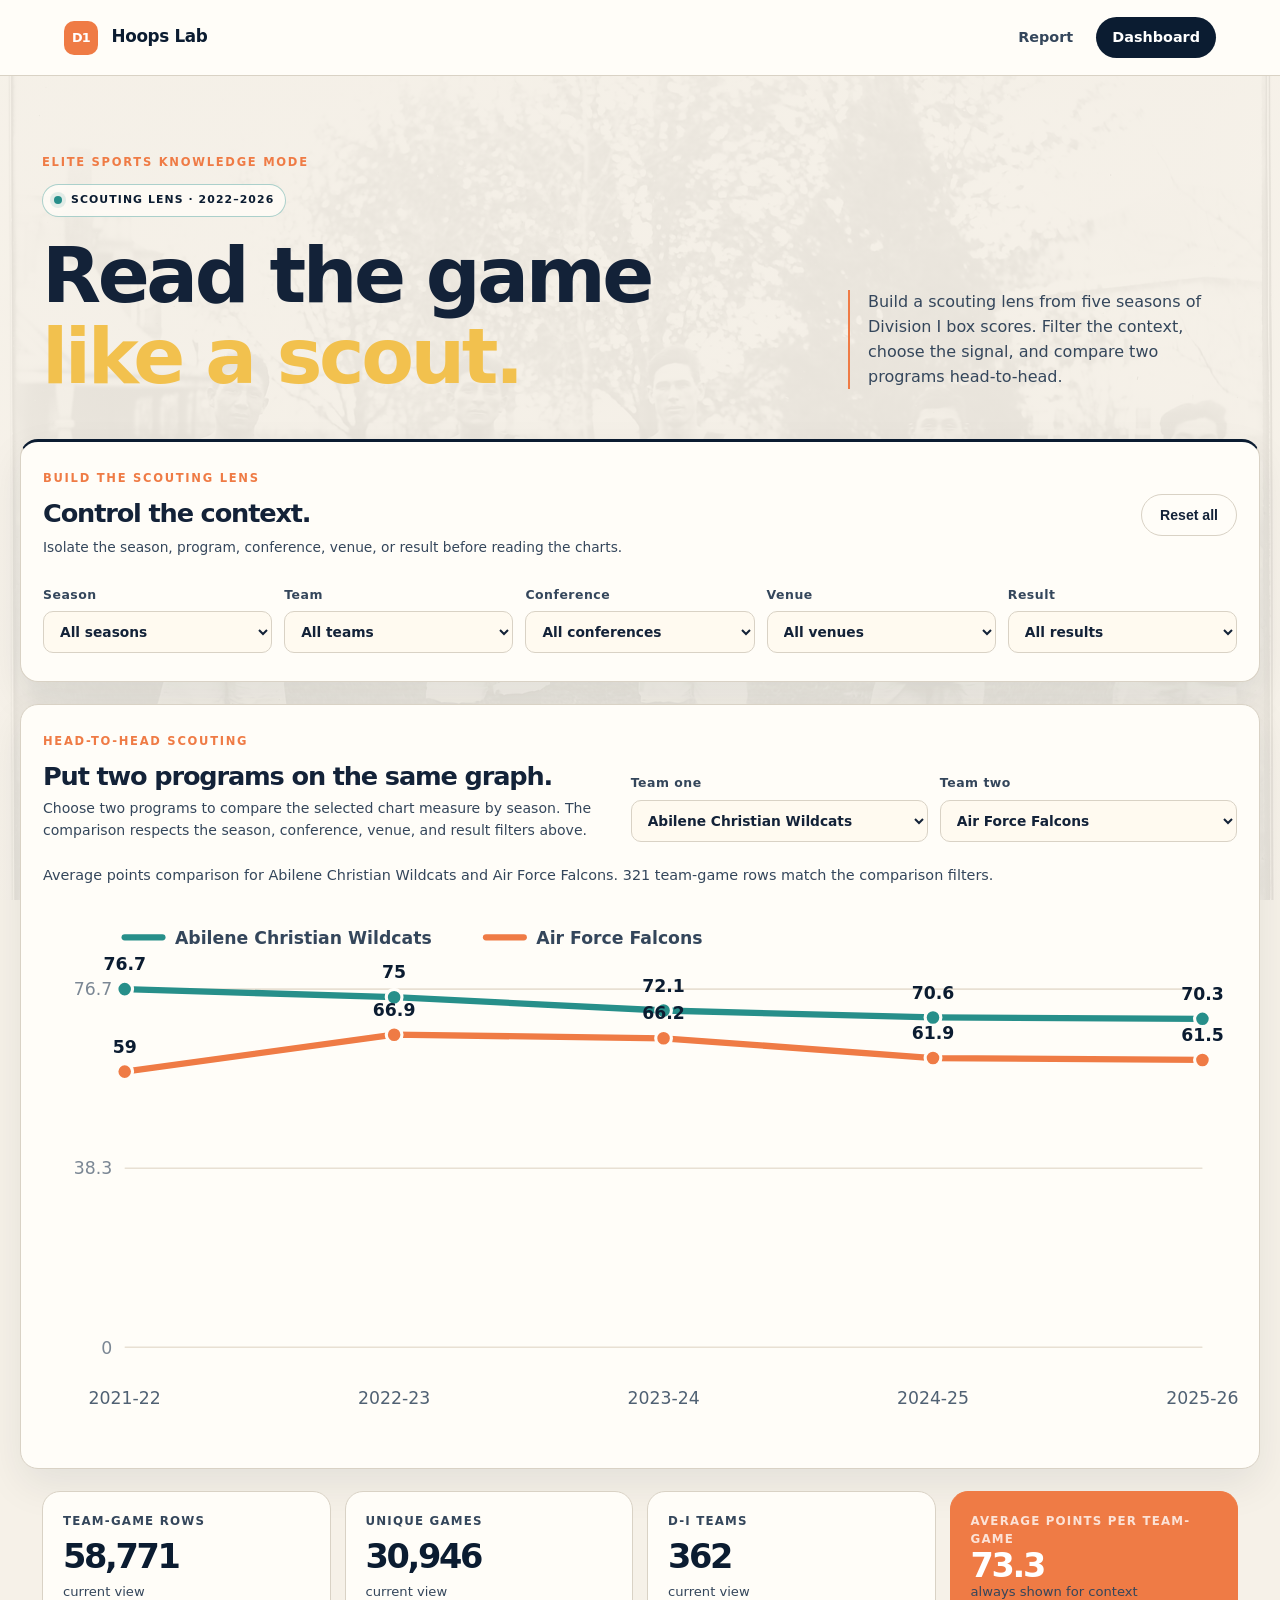
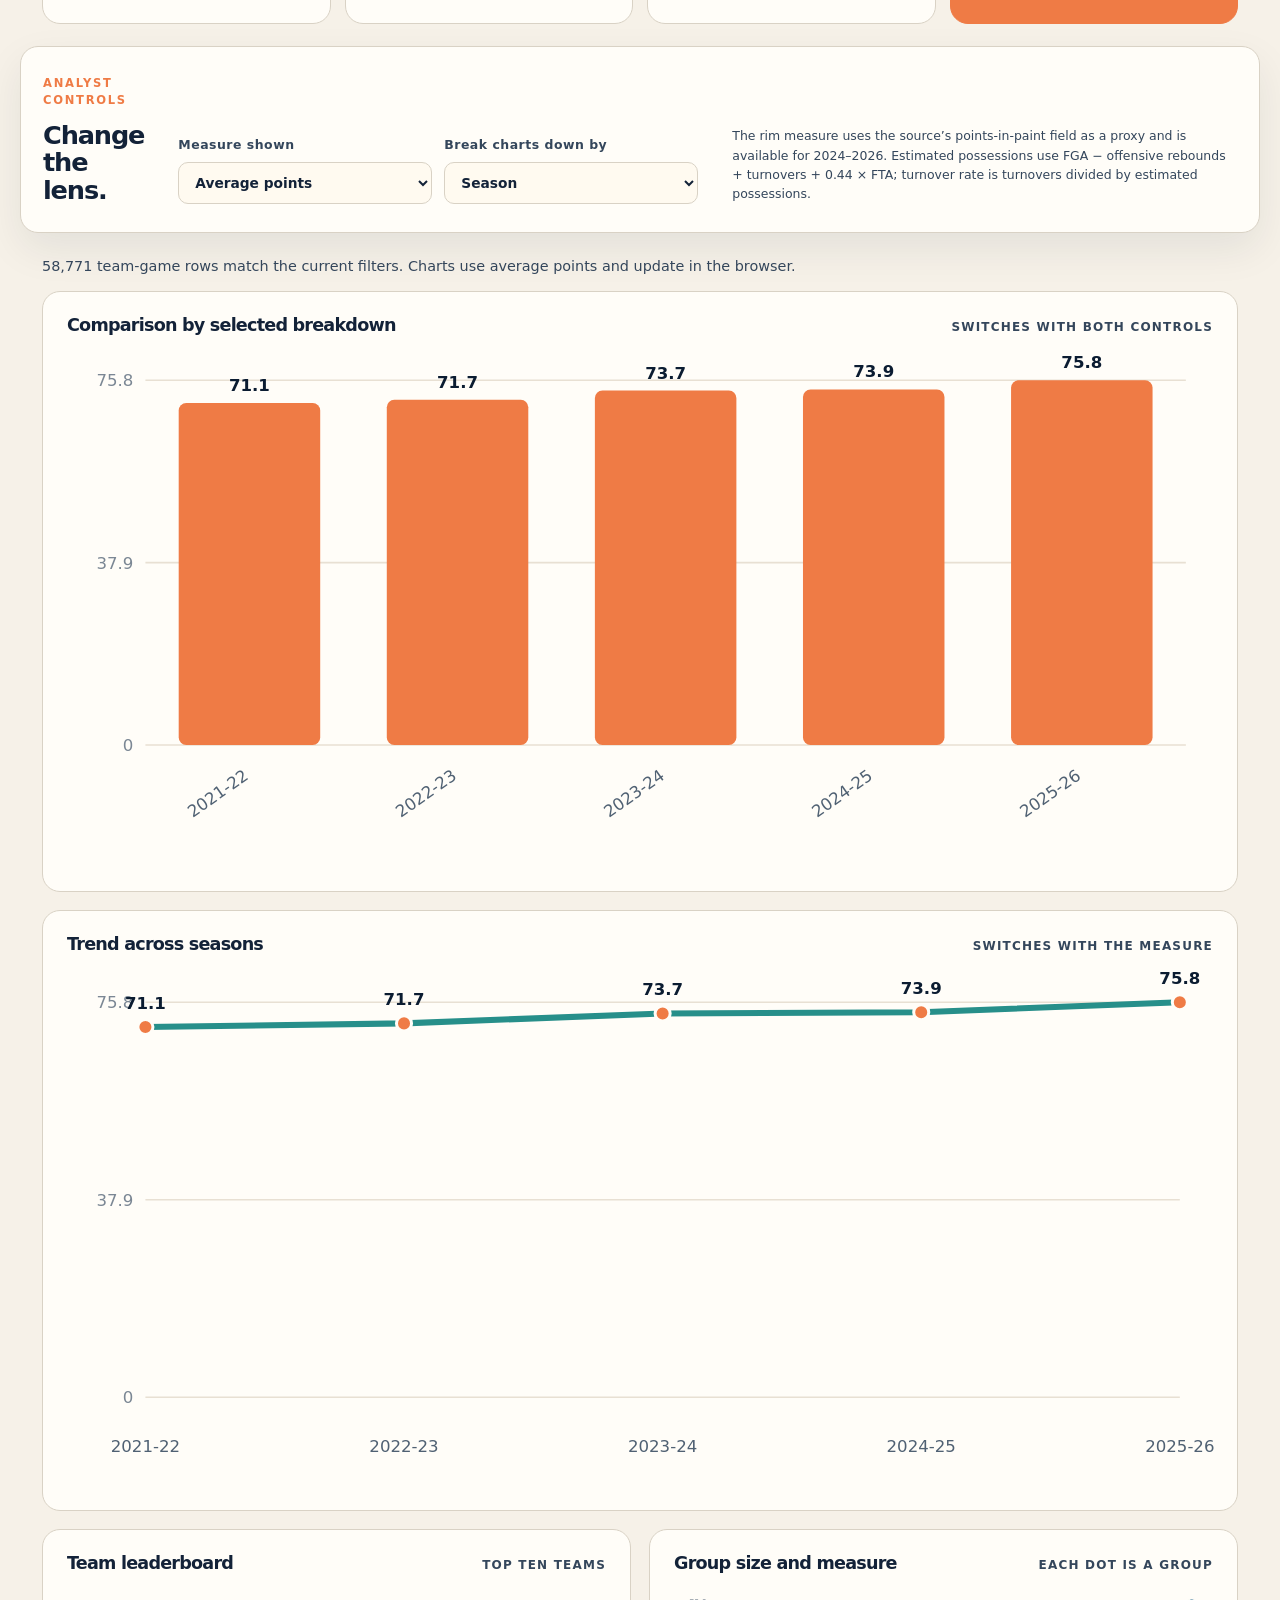
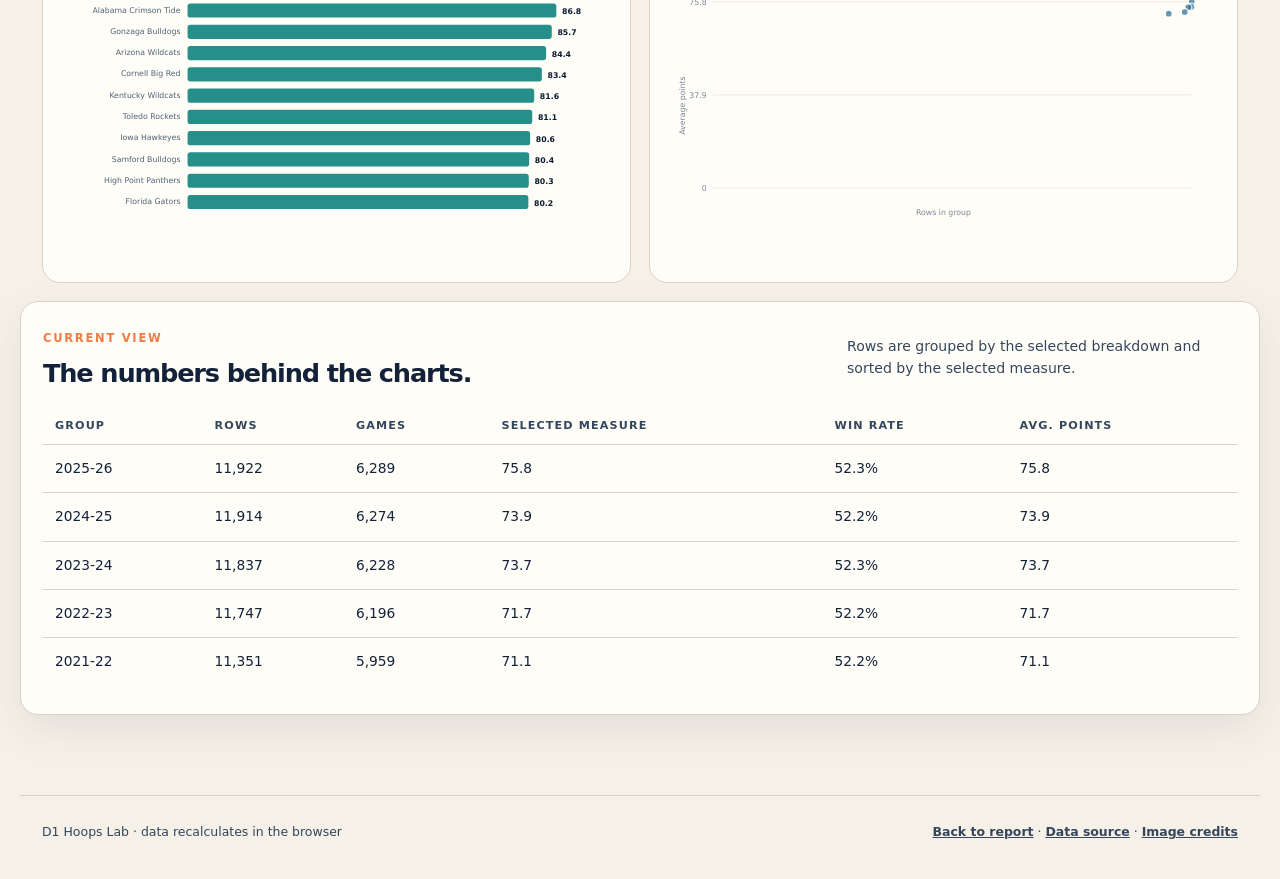
==== dashboard.html @ cf7beac0 "Refine dashboard for elite sports knowledge mode" ====
<!doctype html>
<html lang="en">
  <head>
    <meta charset="utf-8">
    <meta name="viewport" content="width=device-width, initial-scale=1">
    <meta name="description" content="Filter and explore NCAA Division I men's basketball team-game data.">
    <title>D-I Hoops Lab | Dashboard</title>
    <link rel="stylesheet" href="styles.css">
  </head>
  <body data-page="dashboard">
    <header class="site-nav">
      <a class="brand" href="index.html"><span class="brand-mark">D1</span> Hoops Lab</a>
      <nav aria-label="Primary navigation">
        <a href="index.html">Report</a>
        <a class="active" href="dashboard.html">Dashboard</a>
      </nav>
    </header>

    <main class="dashboard-page">
      <section class="dashboard-heading">
        <div>
          <p class="eyebrow">Elite Sports Knowledge Mode</p>
          <div class="dashboard-mode" aria-label="Elite Sports Knowledge Mode">
            <span class="mode-dot" aria-hidden="true"></span>
            <span>Scouting lens · 2022–2026</span>
          </div>
          <h1>Read the game<br><span>like a scout.</span></h1>
        </div>
        <p class="dashboard-intro">Build a scouting lens from five seasons of Division I box scores. Filter the context, choose the signal, and compare two programs head-to-head.</p>
      </section>

      <section class="filter-panel" aria-label="Dashboard filters">
        <div class="filter-heading">
          <div>
            <p class="eyebrow">Build the scouting lens</p>
            <h2>Control the context.</h2>
            <p class="filter-heading-note">Isolate the season, program, conference, venue, or result before reading the charts.</p>
          </div>
          <button id="reset-filters" class="button button-outline" type="button">Reset all</button>
        </div>
        <div class="filter-grid">
          <label>Season<select id="filter-season"></select></label>
          <label>Team<select id="filter-team"></select></label>
          <label>Conference<select id="filter-conference"></select></label>
          <label>Venue<select id="filter-venue"></select></label>
          <label>Result<select id="filter-result"></select></label>
        </div>
      </section>

      <section class="comparison-panel" aria-labelledby="comparison-heading">
        <div class="comparison-heading">
          <div>
            <p class="eyebrow">Head-to-head scouting</p>
            <h2 id="comparison-heading">Put two programs on the same graph.</h2>
            <p>Choose two programs to compare the selected chart measure by season. The comparison respects the season, conference, venue, and result filters above.</p>
          </div>
          <div class="comparison-controls">
            <label>Team one<select id="compare-team-a" aria-label="First team to compare"></select></label>
            <label>Team two<select id="compare-team-b" aria-label="Second team to compare"></select></label>
          </div>
        </div>
        <p id="comparison-status" class="comparison-status">Choose two teams to begin.</p>
        <div id="dashboard-chart-compare" class="chart comparison-chart loading">Loading…</div>
      </section>

      <section class="summary-grid" aria-label="Filtered summary numbers">
        <article class="summary-card"><span class="card-label">Team-game rows</span><strong id="summary-teamgames" class="loading">—</strong><span>current view</span></article>
        <article class="summary-card"><span class="card-label">Unique games</span><strong id="summary-games" class="loading">—</strong><span>current view</span></article>
        <article class="summary-card"><span class="card-label">D-I teams</span><strong id="summary-teams" class="loading">—</strong><span>current view</span></article>
        <article class="summary-card accent-card"><span class="card-label" id="summary-average-label">Average points per team-game</span><strong id="summary-average" class="loading">—</strong><span>always shown for context</span></article>
      </section>

      <section class="control-panel">
        <div>
          <p class="eyebrow">Analyst controls</p>
          <h2>Change the lens.</h2>
        </div>
        <div class="control-grid">
          <label>Measure shown<select id="measure-select">
            <option value="points">Average points</option>
            <option value="winRate">Win rate</option>
            <option value="threePA">Average 3PA</option>
            <option value="threeRate">3-point shot attempt rate</option>
            <option value="efg">Effective FG%</option>
            <option value="rebounds">Average rebounds</option>
            <option value="pointsInPaint">Shots around rim (paint points proxy)</option>
            <option value="freeThrowAttempts">Free throw attempts</option>
            <option value="steals">Steals</option>
            <option value="blocks">Blocks</option>
            <option value="turnovers">Average turnovers</option>
            <option value="turnoverRate">Turnover rate</option>
            <option value="possessions">Number of possessions</option>
          </select></label>
          <label>Break charts down by<select id="breakdown-select">
            <option value="season">Season</option>
            <option value="conference">Conference</option>
            <option value="venue">Venue</option>
            <option value="team">Team</option>
          </select></label>
        </div>
        <p class="control-note">The rim measure uses the source’s points-in-paint field as a proxy and is available for 2024–2026. Estimated possessions use FGA − offensive rebounds + turnovers + 0.44 × FTA; turnover rate is turnovers divided by estimated possessions.</p>
      </section>

      <p id="dashboard-status" class="dashboard-status loading">Loading the data…</p>

      <section class="dashboard-charts" aria-label="Interactive charts">
        <article class="dashboard-chart-card chart-wide"><div class="chart-card-heading"><h3>Comparison by selected breakdown</h3><span>Switches with both controls</span></div><div id="dashboard-chart-bars" class="chart loading">Loading…</div></article>
        <article class="dashboard-chart-card chart-wide"><div class="chart-card-heading"><h3>Trend across seasons</h3><span>Switches with the measure</span></div><div id="dashboard-chart-line" class="chart loading">Loading…</div></article>
        <article class="dashboard-chart-card"><div class="chart-card-heading"><h3>Team leaderboard</h3><span>Top ten teams</span></div><div id="dashboard-chart-top" class="chart loading">Loading…</div></article>
        <article class="dashboard-chart-card"><div class="chart-card-heading"><h3>Group size and measure</h3><span>Each dot is a group</span></div><div id="dashboard-chart-dots" class="chart loading">Loading…</div></article>
      </section>

      <section class="table-section">
        <div class="table-heading"><div><p class="eyebrow">Current view</p><h2>The numbers behind the charts.</h2></div><p>Rows are grouped by the selected breakdown and sorted by the selected measure.</p></div>
        <div class="table-scroll"><table><thead><tr><th>Group</th><th>Rows</th><th>Games</th><th>Selected measure</th><th>Win rate</th><th>Avg. points</th></tr></thead><tbody id="dashboard-table-body"><tr><td colspan="6" class="empty-cell">Loading…</td></tr></tbody></table></div>
      </section>
    </main>

    <footer class="site-footer">
      <span>D1 Hoops Lab · data recalculates in the browser</span>
      <span><a href="index.html">Back to report</a> · <a href="data/README.md">Data source</a> · <a href="assets/README.md">Image credits</a></span>
    </footer>

    <noscript><div class="noscript">This dashboard needs JavaScript to load and filter the data.</div></noscript>
    <script src="app.js"></script>
  </body>
</html>
---- styles.css ----
:root {
  --ink: #132238;
  --ink-soft: #34465b;
  --navy: #0b1c31;
  --cream: #f6f1e8;
  --paper: #fffdf8;
  --line: #d9d2c5;
  --orange: #ef7b45;
  --gold: #f2c14e;
  --teal: #278f8a;
  --blue: #2e6f95;
  --shadow: 0 16px 40px rgba(19, 34, 56, 0.08);
  --radius: 18px;
}

* { box-sizing: border-box; }

html { scroll-behavior: smooth; }

body {
  margin: 0;
  background: var(--cream);
  color: var(--ink);
  font-family: Inter, ui-sans-serif, system-ui, -apple-system, BlinkMacSystemFont, "Segoe UI", sans-serif;
  line-height: 1.55;
}

body[data-page="report"] {
  background-image: linear-gradient(rgba(246, 241, 232, 0.91), rgba(246, 241, 232, 0.91)), url("assets/basketball-1901-purdue.jpg");
  background-position: center top;
  background-size: cover;
  background-attachment: fixed;
}

body[data-page="dashboard"] {
  background-image: linear-gradient(rgba(246, 241, 232, 0.93), rgba(246, 241, 232, 0.93)), url("assets/basketball-1909-nara.jpg");
  background-position: center top;
  background-size: cover;
  background-attachment: fixed;
}

a { color: inherit; }

.site-nav {
  height: 76px;
  padding: 0 clamp(22px, 5vw, 76px);
  display: flex;
  align-items: center;
  justify-content: space-between;
  background: var(--paper);
  border-bottom: 1px solid var(--line);
}

.brand {
  color: var(--navy);
  font-size: 1.05rem;
  font-weight: 800;
  letter-spacing: -0.02em;
  text-decoration: none;
}

.brand-mark {
  display: inline-grid;
  place-items: center;
  width: 34px;
  height: 34px;
  margin-right: 8px;
  border-radius: 10px;
  background: var(--orange);
  color: white;
  font-size: 0.8rem;
  letter-spacing: -0.06em;
}

nav { display: flex; gap: 7px; }

nav a {
  padding: 9px 16px;
  border-radius: 999px;
  color: var(--ink-soft);
  font-size: 0.9rem;
  font-weight: 700;
  text-decoration: none;
}

nav a:hover, nav a.active { background: var(--navy); color: white; }

main { overflow: hidden; }

.hero {
  min-height: 480px;
  padding: clamp(58px, 9vw, 120px) clamp(22px, 8vw, 124px);
  display: flex;
  justify-content: space-between;
  gap: 42px;
  background: var(--navy);
  color: white;
  position: relative;
}

.report-hero {
  background-image: linear-gradient(rgba(11, 28, 49, 0.91), rgba(11, 28, 49, 0.91)), url("assets/basketball-1901-purdue.jpg");
  background-position: center;
  background-size: cover;
}

.hero::after {
  content: "";
  width: 42vw;
  height: 42vw;
  max-width: 510px;
  max-height: 510px;
  position: absolute;
  right: 5vw;
  bottom: -19vw;
  border: 2px solid rgba(242, 193, 78, 0.42);
  border-radius: 50%;
  box-shadow: 0 0 0 28px rgba(242, 193, 78, 0.07), 0 0 0 56px rgba(242, 193, 78, 0.05);
  pointer-events: none;
}

.hero-copy, .hero-note { position: relative; z-index: 1; }
.hero-copy { max-width: 760px; }

.eyebrow {
  margin: 0 0 12px;
  color: var(--orange);
  font-size: 0.72rem;
  font-weight: 850;
  letter-spacing: 0.15em;
  text-transform: uppercase;
}

.hero .eyebrow { color: var(--gold); }

h1, h2, h3, p { margin-top: 0; }
h1, h2, h3 { line-height: 1.06; letter-spacing: -0.045em; }
h1 { margin-bottom: 24px; font-size: clamp(3.2rem, 7vw, 7.7rem); font-weight: 850; }
h1 span { color: var(--gold); }
h2 { font-size: clamp(1.7rem, 3vw, 3rem); }
h3 { font-size: 1.1rem; }

.hero-summary { max-width: 640px; color: #cbd4df; font-size: 1.05rem; }
.hero-note { align-self: flex-start; max-width: 180px; margin-top: 30px; color: #cbd4df; }
.hero-note p { margin-bottom: 4px; color: var(--gold); font-size: 2rem; font-weight: 850; letter-spacing: -0.05em; }
.hero-note span { font-size: 0.85rem; }

.button {
  display: inline-flex;
  align-items: center;
  gap: 14px;
  padding: 12px 18px;
  border: 1px solid transparent;
  border-radius: 999px;
  font-size: 0.88rem;
  font-weight: 800;
  text-decoration: none;
  transition: transform 160ms ease, background 160ms ease, color 160ms ease;
}

.button:hover { transform: translateY(-2px); }
.button-light { margin-top: 18px; background: var(--gold); color: var(--navy); }
.button-dark { background: var(--navy); color: white; }
.button-outline { background: transparent; border-color: var(--line); color: var(--ink); cursor: pointer; }
.button-outline:hover { background: var(--navy); border-color: var(--navy); color: white; }

.headline-grid, .summary-grid {
  max-width: 1240px;
  margin: -52px auto 0;
  padding: 0 22px;
  position: relative;
  z-index: 2;
  display: grid;
  grid-template-columns: repeat(4, 1fr);
  gap: 14px;
}

.headline-card, .summary-card {
  min-height: 150px;
  padding: 24px;
  display: flex;
  flex-direction: column;
  justify-content: space-between;
  background: var(--paper);
  border: 1px solid var(--line);
  border-radius: var(--radius);
  box-shadow: var(--shadow);
}

.accent-card { background: var(--orange); color: white; border-color: var(--orange); }
.card-label { color: var(--ink-soft); font-size: 0.74rem; font-weight: 800; letter-spacing: 0.1em; text-transform: uppercase; }
.accent-card .card-label, .accent-card > span:last-child { color: rgba(255,255,255,0.78); }
.headline-card strong, .summary-card strong { display: block; color: var(--navy); font-size: 2.5rem; letter-spacing: -0.07em; line-height: 1; }
.accent-card strong { color: white; }
.headline-card > span:last-child, .summary-card > span:last-child { color: var(--ink-soft); font-size: 0.82rem; }

.intro-section, .report-sections, .methodology-section, .next-step, .dashboard-heading, .dashboard-page > section, .dashboard-status {
  max-width: 1240px;
  margin-left: auto;
  margin-right: auto;
  padding-left: 22px;
  padding-right: 22px;
}

.intro-section { padding-top: 110px; padding-bottom: 58px; max-width: 980px; margin-left: max(22px, calc((100% - 1240px) / 2)); }
.intro-section h2 { max-width: 840px; }
.intro-section p:last-child { max-width: 740px; color: var(--ink-soft); font-size: 1.02rem; }

.report-sections { display: grid; gap: 18px; }
.report-section {
  padding: clamp(24px, 4vw, 48px);
  display: grid;
  grid-template-columns: minmax(250px, 0.8fr) minmax(420px, 1.2fr);
  gap: clamp(24px, 5vw, 76px);
  align-items: center;
  background: var(--paper);
  border: 1px solid var(--line);
  border-radius: var(--radius);
  box-shadow: 0 8px 26px rgba(19, 34, 56, 0.04);
}

.section-copy h2 { margin-bottom: 16px; font-size: clamp(1.6rem, 2.4vw, 2.3rem); }
.section-copy > p:last-child { margin-bottom: 0; color: var(--ink-soft); }
.chart-wrap { min-width: 0; }
.chart-title, .chart-card-heading span { color: var(--ink-soft); font-size: 0.75rem; font-weight: 800; letter-spacing: 0.1em; text-transform: uppercase; }
.chart-title { margin: 0 0 8px 4px; }
.chart { min-height: 240px; }
.chart svg { width: 100%; height: auto; min-height: 240px; overflow: visible; }
.chart-grid { stroke: #e8e0d3; stroke-width: 1; }
.chart-axis { fill: #7b8794; font-size: 11px; }
.chart-label { fill: #506173; font-size: 11px; }
.chart-value { fill: var(--navy); font-size: 11px; font-weight: 800; }
.chart-bar { fill: var(--orange); }
.chart-bar-alt { fill: var(--teal); }
.chart-line { fill: none; stroke: var(--teal); stroke-width: 4; stroke-linejoin: round; stroke-linecap: round; }
.chart-line-alt { fill: none; stroke: var(--orange); stroke-width: 4; stroke-linejoin: round; stroke-linecap: round; }
.chart-dot { fill: var(--orange); stroke: var(--paper); stroke-width: 2; }
.chart-dot-primary { fill: var(--teal); stroke: var(--paper); stroke-width: 2; }
.chart-dot-alt { fill: var(--orange); stroke: var(--paper); stroke-width: 2; }
.chart-legend { fill: var(--ink-soft); font-size: 11px; font-weight: 800; }
.chart-dot-soft { fill: var(--blue); opacity: 0.72; }
.empty-chart { min-height: 220px; display: grid; place-items: center; color: var(--ink-soft); background: #faf6ed; border-radius: 12px; }

.methodology-section {
  margin-top: 18px;
  padding-top: 68px;
  padding-bottom: 68px;
  display: grid;
  grid-template-columns: 0.55fr 1.45fr;
  gap: 58px;
}
.methodology-section p:last-child { margin: 0; color: var(--ink-soft); }

.next-step {
  margin-top: 18px;
  margin-bottom: 80px;
  padding: clamp(28px, 5vw, 58px);
  display: flex;
  align-items: center;
  justify-content: space-between;
  gap: 30px;
  background: var(--gold);
  border-radius: var(--radius);
}
.next-step h2 { max-width: 640px; margin-bottom: 14px; }
.next-step p:last-child { max-width: 660px; margin: 0; color: #4b3a14; }

.dashboard-page { padding-bottom: 80px; }
.dashboard-heading { padding-top: 78px; padding-bottom: 42px; display: flex; justify-content: space-between; align-items: end; gap: 48px; }
.dashboard-heading h1 { margin-bottom: 0; font-size: clamp(3rem, 6vw, 6rem); }
.dashboard-mode { display: inline-flex; align-items: center; gap: 9px; margin-bottom: 18px; padding: 7px 11px; border: 1px solid rgba(39, 143, 138, 0.38); border-radius: 999px; background: rgba(255, 253, 248, 0.78); color: var(--navy); font-size: 0.68rem; font-weight: 850; letter-spacing: 0.1em; text-transform: uppercase; }
.mode-dot { width: 8px; height: 8px; border-radius: 50%; background: var(--teal); box-shadow: 0 0 0 4px rgba(39, 143, 138, 0.12); }
.dashboard-intro { max-width: 390px; margin: 0 0 8px; padding-left: 18px; border-left: 2px solid var(--orange); color: var(--ink-soft); }

.filter-panel, .control-panel, .table-section {
  background: var(--paper);
  border: 1px solid var(--line);
  border-radius: var(--radius);
  box-shadow: var(--shadow);
}
.filter-panel { padding: 28px; border-top: 3px solid var(--navy); }
.comparison-panel { margin-top: 22px; padding: 28px; background: var(--paper); border: 1px solid var(--line); border-radius: var(--radius); box-shadow: var(--shadow); }
.filter-heading, .table-heading { display: flex; align-items: center; justify-content: space-between; gap: 24px; }
.filter-heading h2, .table-heading h2 { margin-bottom: 0; font-size: 1.6rem; }
.filter-heading-note { max-width: 580px; margin: 10px 0 0; color: var(--ink-soft); font-size: 0.86rem; }
.comparison-heading { display: flex; align-items: end; justify-content: space-between; gap: 34px; }
.comparison-heading h2 { margin-bottom: 8px; font-size: 1.6rem; }
.comparison-heading p:last-child { max-width: 610px; margin: 0; color: var(--ink-soft); font-size: 0.88rem; }
.comparison-controls { display: grid; grid-template-columns: repeat(2, minmax(170px, 1fr)); gap: 12px; min-width: min(100%, 520px); }
.comparison-status { margin: 22px 0 0; color: var(--ink-soft); font-size: 0.9rem; }
.comparison-chart { margin-top: 12px; }
.filter-grid, .control-grid { display: grid; grid-template-columns: repeat(5, 1fr); gap: 12px; margin-top: 26px; }
label { display: grid; gap: 7px; color: var(--ink-soft); font-size: 0.78rem; font-weight: 800; letter-spacing: 0.04em; }
select { width: 100%; min-height: 42px; padding: 0 12px; border: 1px solid var(--line); border-radius: 10px; background: #fffaf0; color: var(--ink); font: inherit; font-size: 0.86rem; font-weight: 600; letter-spacing: 0; }
select:focus { outline: 3px solid rgba(39, 143, 138, 0.2); border-color: var(--teal); }

.summary-grid { margin-top: 22px; padding: 0; }
.summary-card { min-height: 124px; padding: 20px; box-shadow: none; }
.summary-card strong { font-size: 2.1rem; }

.control-panel { margin-top: 22px; padding: 28px; display: flex; align-items: end; justify-content: space-between; gap: 34px; }
.control-panel h2 { margin-bottom: 0; font-size: 1.6rem; }
.control-grid { min-width: min(100%, 520px); grid-template-columns: repeat(2, 1fr); margin-top: 0; }
.control-note { margin: 16px 0 0; color: var(--ink-soft); font-size: 0.78rem; }
.dashboard-status { margin-top: 22px; margin-bottom: 0; color: var(--ink-soft); font-size: 0.9rem; }

.dashboard-charts { margin-top: 14px; display: grid; grid-template-columns: repeat(2, minmax(0, 1fr)); gap: 18px; }
.dashboard-chart-card { min-width: 0; padding: 24px; background: var(--paper); border: 1px solid var(--line); border-radius: var(--radius); }
.chart-wide { grid-column: span 2; }
.chart-card-heading { display: flex; justify-content: space-between; align-items: baseline; gap: 16px; margin-bottom: 10px; }
.chart-card-heading h3 { margin-bottom: 0; }

.table-section { margin-top: 18px; padding: 28px; }
.table-heading { margin-bottom: 20px; }
.table-heading p:last-child { max-width: 390px; margin: 0; color: var(--ink-soft); font-size: 0.88rem; }
.table-scroll { overflow-x: auto; }
table { width: 100%; border-collapse: collapse; font-size: 0.86rem; }
th { padding: 10px 12px; color: var(--ink-soft); font-size: 0.7rem; letter-spacing: 0.1em; text-align: left; text-transform: uppercase; }
td { padding: 13px 12px; border-top: 1px solid var(--line); white-space: nowrap; }
tbody tr:hover { background: #fff8e9; }
.empty-cell { padding: 30px; color: var(--ink-soft); text-align: center; }

.site-footer { max-width: 1240px; margin: 0 auto; padding: 26px 22px 38px; display: flex; justify-content: space-between; gap: 20px; border-top: 1px solid var(--line); color: var(--ink-soft); font-size: 0.78rem; }
.site-footer a { font-weight: 750; }
.noscript { padding: 18px 22px; background: var(--orange); color: white; text-align: center; }
.loading { color: #9ba6b2 !important; }
.loading-panel { min-height: 180px; display: grid; place-items: center; background: var(--paper); border: 1px dashed var(--line); border-radius: var(--radius); color: var(--ink-soft); }

@media (max-width: 900px) {
  .hero { min-height: 430px; }
  .hero-note { display: none; }
  .headline-grid, .summary-grid { grid-template-columns: repeat(2, 1fr); }
  .report-section { grid-template-columns: 1fr; }
  .methodology-section { grid-template-columns: 1fr; gap: 10px; }
  .filter-grid { grid-template-columns: repeat(2, 1fr); }
  .filter-grid label:last-child { grid-column: span 2; }
  .dashboard-heading, .control-panel, .comparison-heading { display: block; }
  .dashboard-intro { margin-top: 24px; }
  .control-grid { margin-top: 24px; }
  .comparison-controls { margin-top: 24px; }
}

@media (max-width: 620px) {
  .site-nav { height: 66px; }
  nav a { padding: 8px 10px; font-size: 0.8rem; }
  .hero { padding-top: 58px; padding-bottom: 100px; }
  h1 { font-size: 3.25rem; }
  .headline-grid, .summary-grid { grid-template-columns: 1fr 1fr; gap: 9px; }
  .headline-card, .summary-card { min-height: 125px; padding: 16px; }
  .headline-card strong, .summary-card strong { font-size: 1.9rem; }
  .headline-card > span:last-child, .summary-card > span:last-child { font-size: 0.7rem; }
  .intro-section { padding-top: 82px; }
  .report-section, .filter-panel, .comparison-panel, .control-panel, .table-section { padding: 20px; }
  .filter-grid, .control-grid { grid-template-columns: 1fr; }
  .filter-grid label:last-child { grid-column: auto; }
  .comparison-controls { grid-template-columns: 1fr; }
  .dashboard-charts { grid-template-columns: 1fr; }
  .chart-wide { grid-column: auto; }
  .chart-card-heading { display: block; }
  .chart-card-heading span { display: block; margin-top: 5px; }
  .table-heading, .next-step { display: block; }
  .next-step .button { margin-top: 22px; }
  .site-footer { display: block; }
  .site-footer span { display: block; margin-top: 8px; }
}

@media (prefers-reduced-motion: reduce) {
  body[data-page="report"], body[data-page="dashboard"] { background-attachment: scroll; }
}
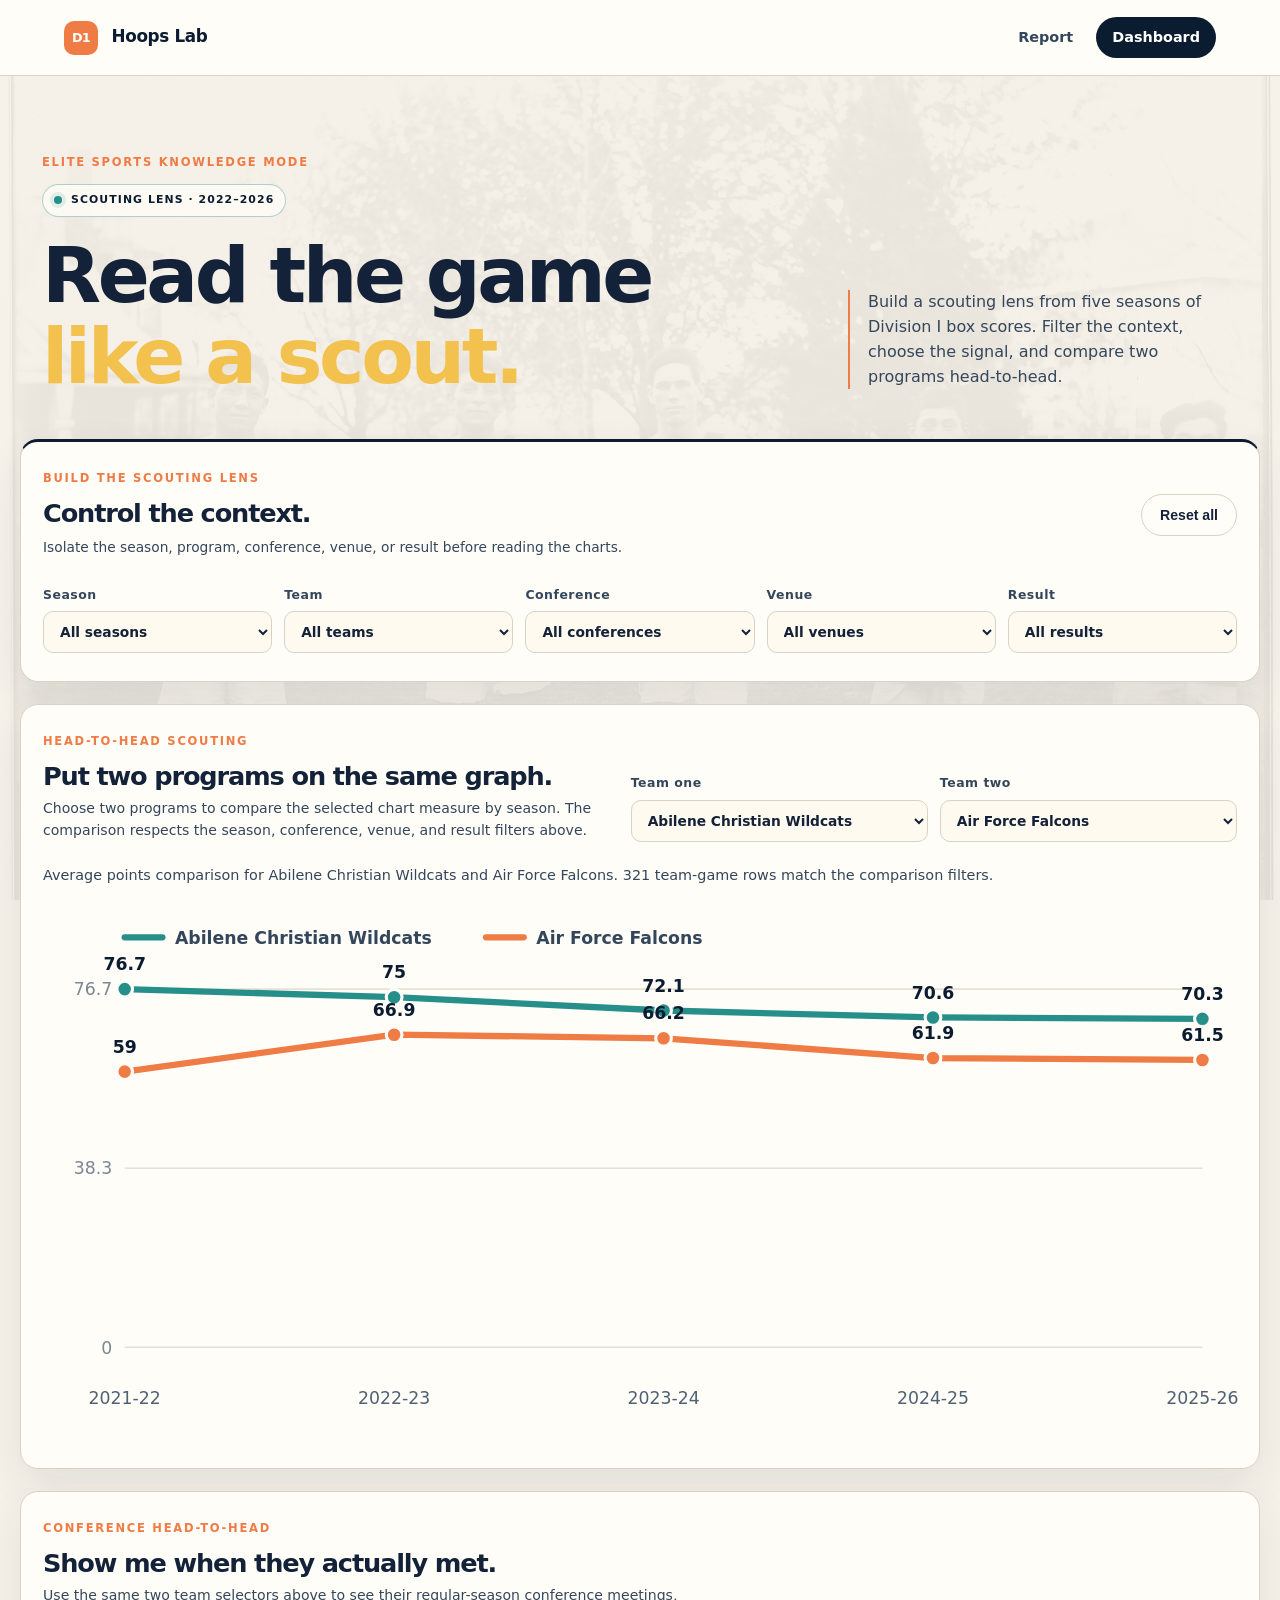
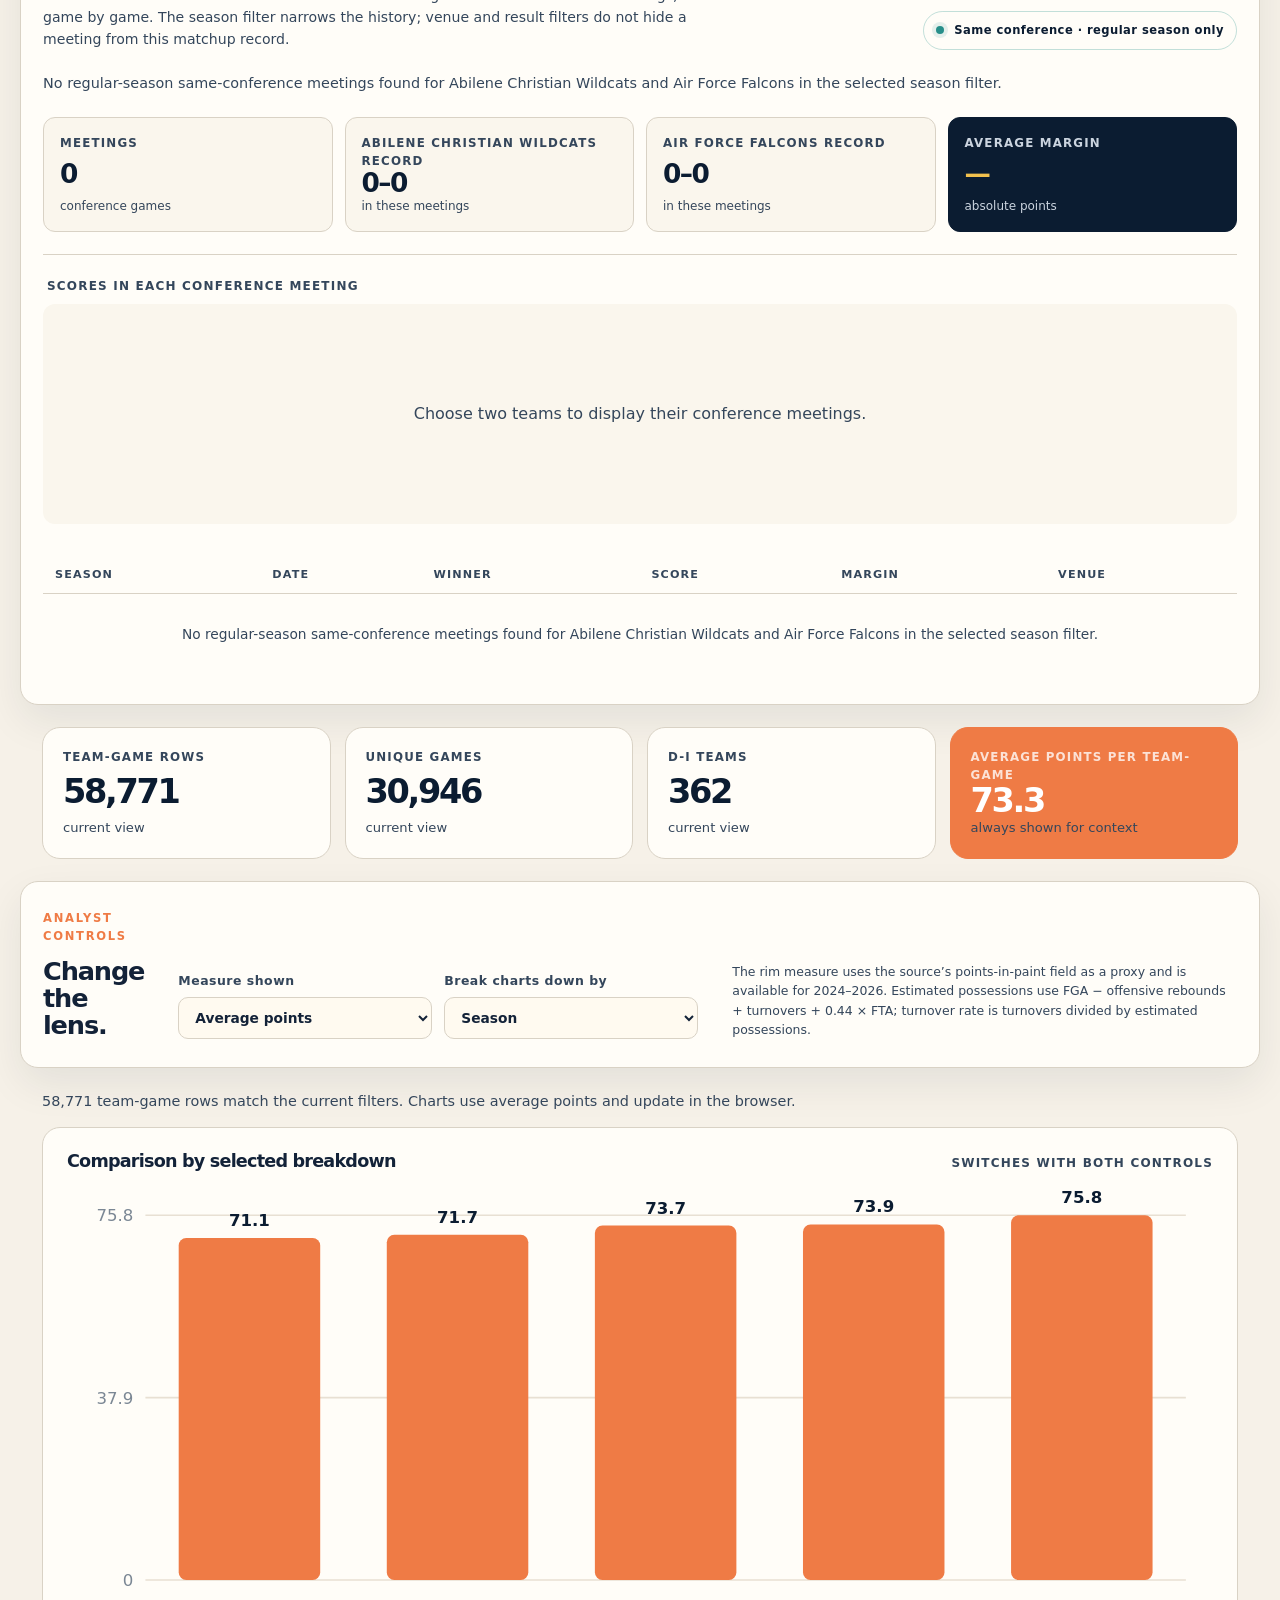
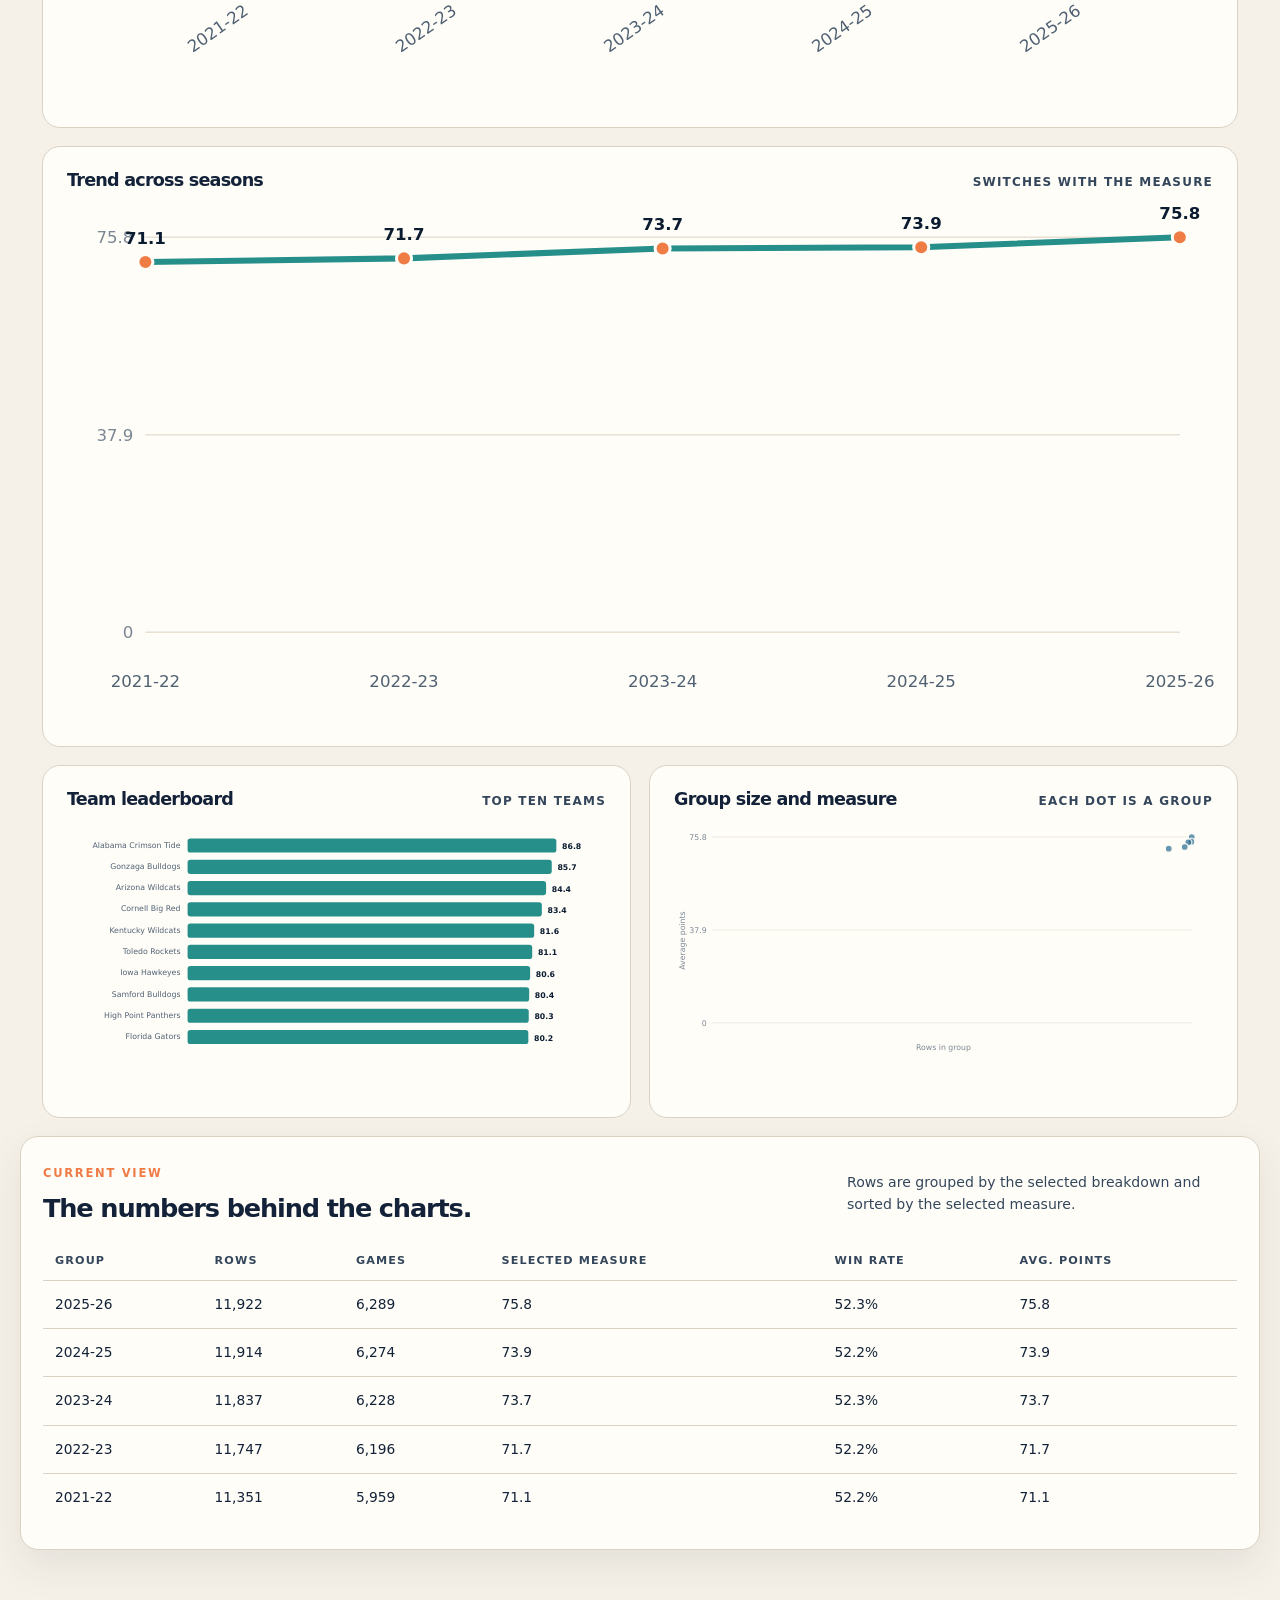
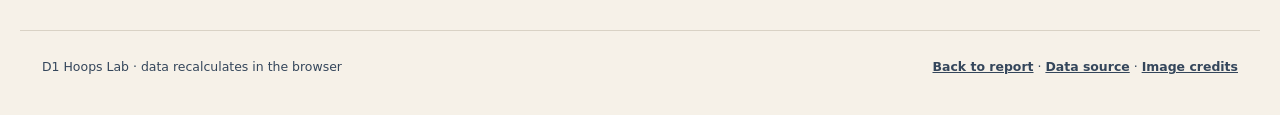
==== commit 0ef5256d: "Add conference head-to-head matchup history" ====
--- a/dashboard.html
+++ b/dashboard.html
@@ -63,6 +63,34 @@
         <div id="dashboard-chart-compare" class="chart comparison-chart loading">Loading…</div>
       </section>
 
+      <section class="matchup-panel" aria-labelledby="matchup-heading">
+        <div class="matchup-heading">
+          <div>
+            <p class="eyebrow">Conference head-to-head</p>
+            <h2 id="matchup-heading">Show me when they actually met.</h2>
+            <p>Use the same two team selectors above to see their regular-season conference meetings, game by game. The season filter narrows the history; venue and result filters do not hide a meeting from this matchup record.</p>
+          </div>
+          <div class="matchup-rule"><span class="mode-dot" aria-hidden="true"></span><span>Same conference · regular season only</span></div>
+        </div>
+        <p id="matchup-status" class="comparison-status">Choose two teams to see their conference history.</p>
+        <div class="matchup-summary" aria-label="Head-to-head summary">
+          <article class="matchup-stat"><span class="card-label">Meetings</span><strong id="matchup-meetings">—</strong><span>conference games</span></article>
+          <article class="matchup-stat"><span class="card-label" id="matchup-team-a-label">Team one record</span><strong id="matchup-team-a-record">—</strong><span>in these meetings</span></article>
+          <article class="matchup-stat"><span class="card-label" id="matchup-team-b-label">Team two record</span><strong id="matchup-team-b-record">—</strong><span>in these meetings</span></article>
+          <article class="matchup-stat matchup-stat-accent"><span class="card-label">Average margin</span><strong id="matchup-average-margin">—</strong><span>absolute points</span></article>
+        </div>
+        <div class="matchup-chart-wrap">
+          <div class="chart-title">Scores in each conference meeting</div>
+          <div id="dashboard-chart-matchup" class="chart loading">Loading…</div>
+        </div>
+        <div class="table-scroll matchup-table-scroll">
+          <table>
+            <thead><tr><th>Season</th><th>Date</th><th>Winner</th><th>Score</th><th>Margin</th><th>Venue</th></tr></thead>
+            <tbody id="matchup-table-body"><tr><td colspan="6" class="empty-cell">Choose two teams to see the matchup history.</td></tr></tbody>
+          </table>
+        </div>
+      </section>
+
       <section class="summary-grid" aria-label="Filtered summary numbers">
         <article class="summary-card"><span class="card-label">Team-game rows</span><strong id="summary-teamgames" class="loading">—</strong><span>current view</span></article>
         <article class="summary-card"><span class="card-label">Unique games</span><strong id="summary-games" class="loading">—</strong><span>current view</span></article>
--- a/styles.css
+++ b/styles.css
@@ -221,6 +221,9 @@
 
 .section-copy h2 { margin-bottom: 16px; font-size: clamp(1.6rem, 2.4vw, 2.3rem); }
 .section-copy > p:last-child { margin-bottom: 0; color: var(--ink-soft); }
+.why-it-matters { margin-top: 24px; padding: 14px 16px; border-left: 3px solid var(--gold); border-radius: 0 12px 12px 0; background: #faf6ed; }
+.why-it-matters span { display: block; margin-bottom: 5px; color: var(--navy); font-size: 0.68rem; font-weight: 850; letter-spacing: 0.12em; text-transform: uppercase; }
+.why-it-matters p { margin: 0; color: var(--ink-soft); font-size: 0.84rem; line-height: 1.5; }
 .chart-wrap { min-width: 0; }
 .chart-title, .chart-card-heading span { color: var(--ink-soft); font-size: 0.75rem; font-weight: 800; letter-spacing: 0.1em; text-transform: uppercase; }
 .chart-title { margin: 0 0 8px 4px; }
@@ -289,6 +292,21 @@
 .comparison-controls { display: grid; grid-template-columns: repeat(2, minmax(170px, 1fr)); gap: 12px; min-width: min(100%, 520px); }
 .comparison-status { margin: 22px 0 0; color: var(--ink-soft); font-size: 0.9rem; }
 .comparison-chart { margin-top: 12px; }
+.matchup-panel { margin-top: 22px; padding: 28px; background: var(--paper); border: 1px solid var(--line); border-radius: var(--radius); box-shadow: var(--shadow); }
+.matchup-heading { display: flex; align-items: end; justify-content: space-between; gap: 34px; }
+.matchup-heading h2 { margin-bottom: 8px; font-size: 1.6rem; }
+.matchup-heading p:last-child { max-width: 670px; margin: 0; color: var(--ink-soft); font-size: 0.88rem; }
+.matchup-rule { flex: 0 0 auto; display: inline-flex; align-items: center; gap: 10px; padding: 10px 12px; border: 1px solid rgba(39, 143, 138, 0.28); border-radius: 999px; color: var(--navy); font-size: 0.72rem; font-weight: 800; letter-spacing: 0.04em; white-space: nowrap; }
+.matchup-rule .mode-dot { flex: 0 0 auto; }
+.matchup-summary { margin-top: 22px; display: grid; grid-template-columns: repeat(4, 1fr); gap: 12px; }
+.matchup-stat { min-height: 108px; padding: 16px; display: flex; flex-direction: column; justify-content: space-between; background: #faf6ed; border: 1px solid var(--line); border-radius: 12px; }
+.matchup-stat strong { color: var(--navy); font-size: 1.65rem; letter-spacing: -0.06em; line-height: 1; }
+.matchup-stat > span:last-child { color: var(--ink-soft); font-size: 0.75rem; }
+.matchup-stat-accent { background: var(--navy); border-color: var(--navy); }
+.matchup-stat-accent .card-label, .matchup-stat-accent > span:last-child { color: #cbd4df; }
+.matchup-stat-accent strong { color: var(--gold); }
+.matchup-chart-wrap { margin-top: 22px; padding-top: 22px; border-top: 1px solid var(--line); }
+.matchup-table-scroll { margin-top: 12px; }
 .filter-grid, .control-grid { display: grid; grid-template-columns: repeat(5, 1fr); gap: 12px; margin-top: 26px; }
 label { display: grid; gap: 7px; color: var(--ink-soft); font-size: 0.78rem; font-weight: 800; letter-spacing: 0.04em; }
 select { width: 100%; min-height: 42px; padding: 0 12px; border: 1px solid var(--line); border-radius: 10px; background: #fffaf0; color: var(--ink); font: inherit; font-size: 0.86rem; font-weight: 600; letter-spacing: 0; }
@@ -334,10 +352,12 @@
   .methodology-section { grid-template-columns: 1fr; gap: 10px; }
   .filter-grid { grid-template-columns: repeat(2, 1fr); }
   .filter-grid label:last-child { grid-column: span 2; }
-  .dashboard-heading, .control-panel, .comparison-heading { display: block; }
+  .dashboard-heading, .control-panel, .comparison-heading, .matchup-heading { display: block; }
   .dashboard-intro { margin-top: 24px; }
   .control-grid { margin-top: 24px; }
   .comparison-controls { margin-top: 24px; }
+  .matchup-rule { margin-top: 24px; }
+  .matchup-summary { grid-template-columns: repeat(2, 1fr); }
 }
 
 @media (max-width: 620px) {
@@ -350,10 +370,13 @@
   .headline-card strong, .summary-card strong { font-size: 1.9rem; }
   .headline-card > span:last-child, .summary-card > span:last-child { font-size: 0.7rem; }
   .intro-section { padding-top: 82px; }
-  .report-section, .filter-panel, .comparison-panel, .control-panel, .table-section { padding: 20px; }
+  .report-section, .filter-panel, .comparison-panel, .matchup-panel, .control-panel, .table-section { padding: 20px; }
   .filter-grid, .control-grid { grid-template-columns: 1fr; }
   .filter-grid label:last-child { grid-column: auto; }
   .comparison-controls { grid-template-columns: 1fr; }
+  .matchup-summary { grid-template-columns: 1fr 1fr; gap: 9px; }
+  .matchup-stat { min-height: 112px; padding: 14px; }
+  .matchup-stat strong { font-size: 1.45rem; }
   .dashboard-charts { grid-template-columns: 1fr; }
   .chart-wide { grid-column: auto; }
   .chart-card-heading { display: block; }
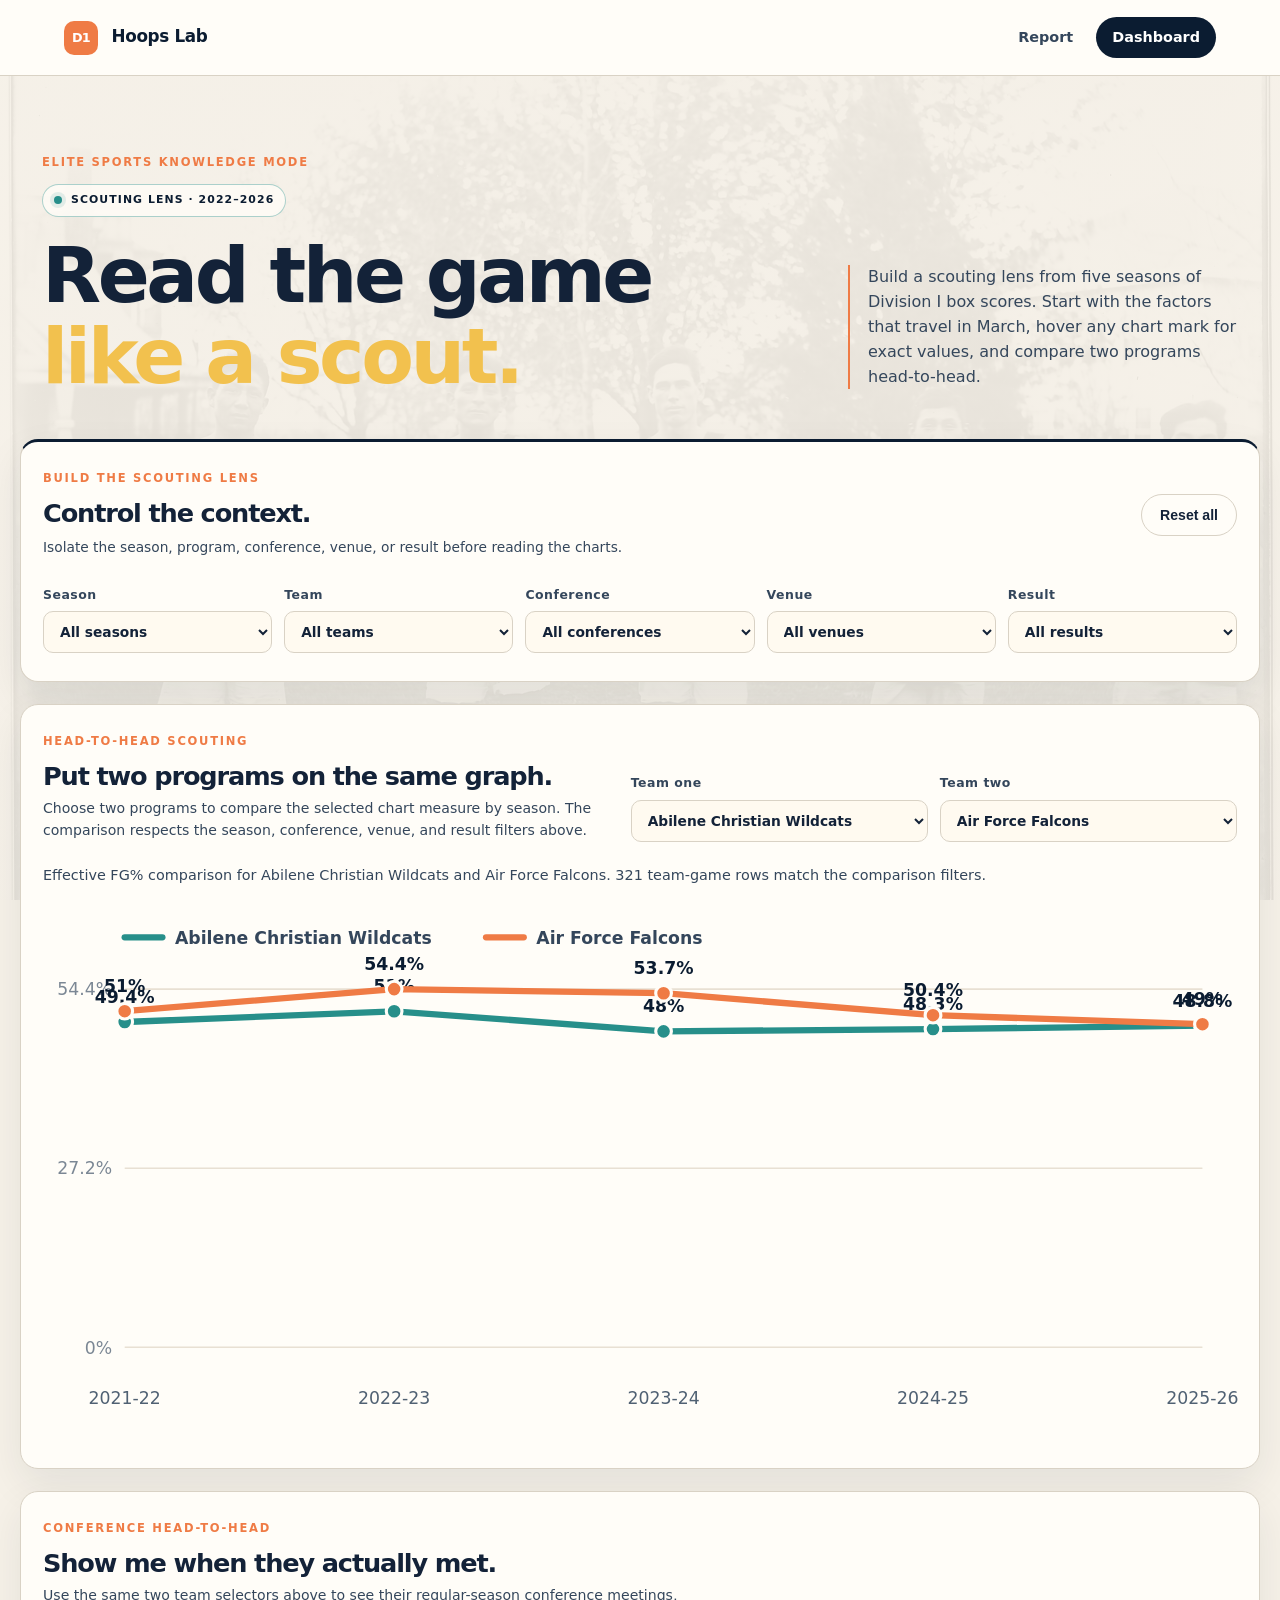
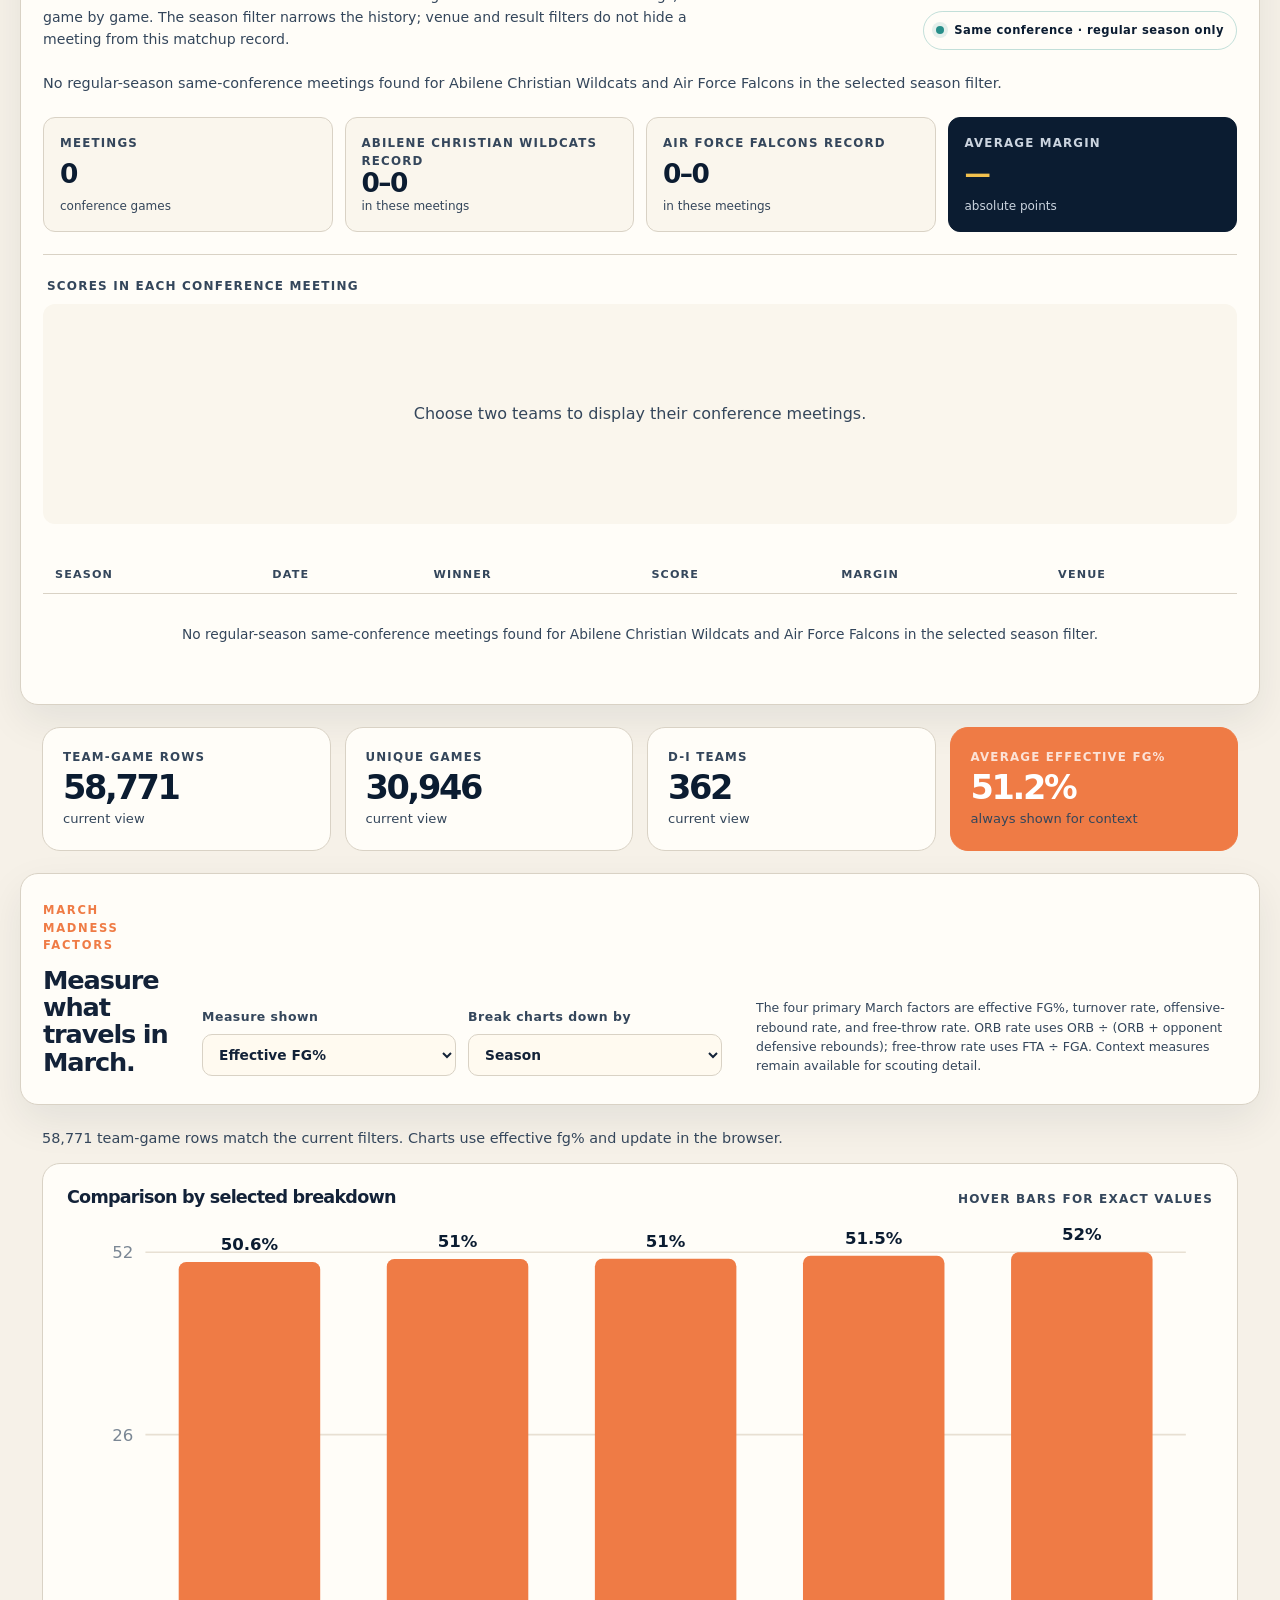
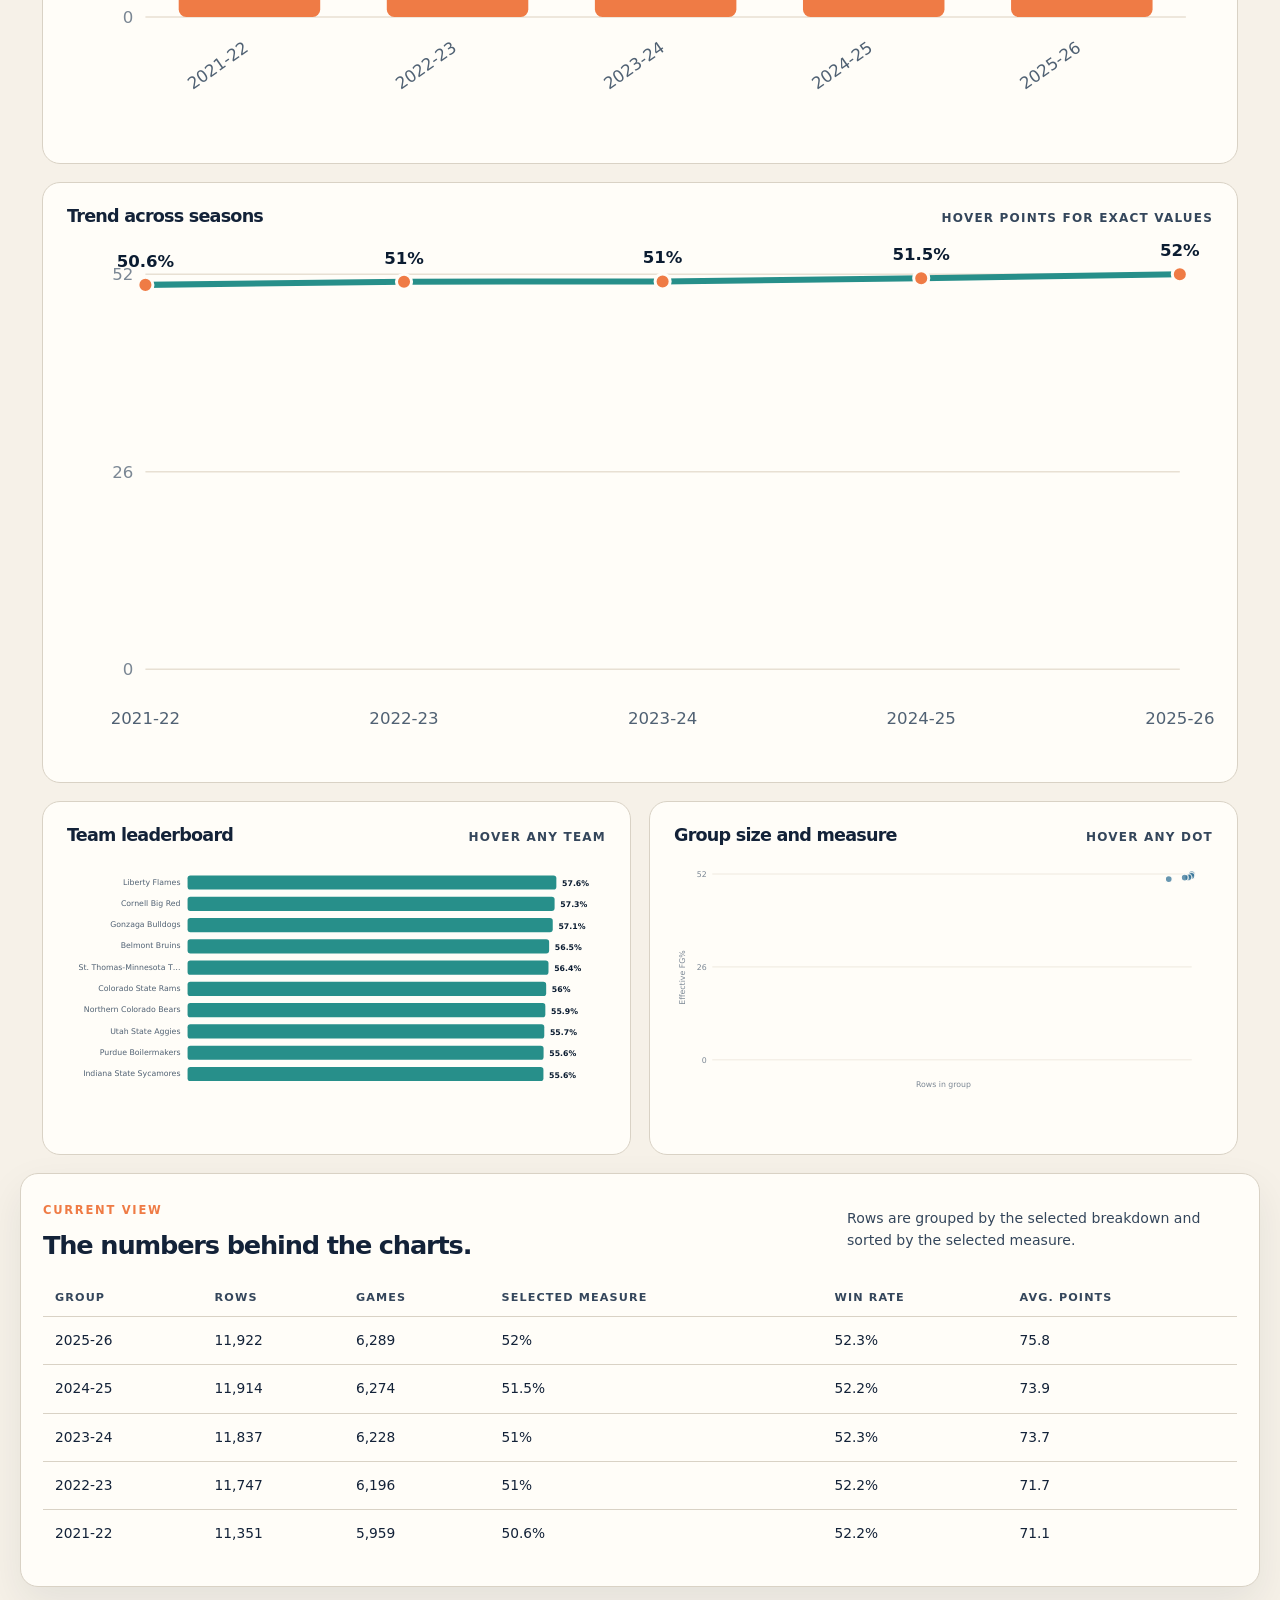
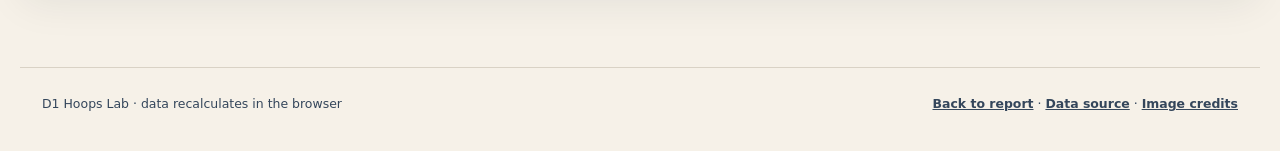
==== commit 2b4b8dfd: "Make March analytics interactive" ====
--- a/dashboard.html
+++ b/dashboard.html
@@ -26,7 +26,7 @@
           </div>
           <h1>Read the game<br><span>like a scout.</span></h1>
         </div>
-        <p class="dashboard-intro">Build a scouting lens from five seasons of Division I box scores. Filter the context, choose the signal, and compare two programs head-to-head.</p>
+        <p class="dashboard-intro">Build a scouting lens from five seasons of Division I box scores. Start with the factors that travel in March, hover any chart mark for exact values, and compare two programs head-to-head.</p>
       </section>
 
       <section class="filter-panel" aria-label="Dashboard filters">
@@ -95,29 +95,35 @@
         <article class="summary-card"><span class="card-label">Team-game rows</span><strong id="summary-teamgames" class="loading">—</strong><span>current view</span></article>
         <article class="summary-card"><span class="card-label">Unique games</span><strong id="summary-games" class="loading">—</strong><span>current view</span></article>
         <article class="summary-card"><span class="card-label">D-I teams</span><strong id="summary-teams" class="loading">—</strong><span>current view</span></article>
-        <article class="summary-card accent-card"><span class="card-label" id="summary-average-label">Average points per team-game</span><strong id="summary-average" class="loading">—</strong><span>always shown for context</span></article>
+        <article class="summary-card accent-card"><span class="card-label" id="summary-average-label">Average effective FG%</span><strong id="summary-average" class="loading">—</strong><span>always shown for context</span></article>
       </section>
 
       <section class="control-panel">
         <div>
-          <p class="eyebrow">Analyst controls</p>
-          <h2>Change the lens.</h2>
+          <p class="eyebrow">March Madness factors</p>
+          <h2>Measure what travels in March.</h2>
         </div>
         <div class="control-grid">
           <label>Measure shown<select id="measure-select">
-            <option value="points">Average points</option>
-            <option value="winRate">Win rate</option>
-            <option value="threePA">Average 3PA</option>
-            <option value="threeRate">3-point shot attempt rate</option>
-            <option value="efg">Effective FG%</option>
-            <option value="rebounds">Average rebounds</option>
-            <option value="pointsInPaint">Shots around rim (paint points proxy)</option>
-            <option value="freeThrowAttempts">Free throw attempts</option>
-            <option value="steals">Steals</option>
-            <option value="blocks">Blocks</option>
-            <option value="turnovers">Average turnovers</option>
-            <option value="turnoverRate">Turnover rate</option>
-            <option value="possessions">Number of possessions</option>
+            <optgroup label="March-winning factors">
+              <option value="efg">Effective FG%</option>
+              <option value="turnoverRate">Turnover rate</option>
+              <option value="orbRate">Offensive-rebound rate</option>
+              <option value="freeThrowRate">Free-throw rate</option>
+            </optgroup>
+            <optgroup label="Context measures">
+              <option value="points">Average points</option>
+              <option value="winRate">Win rate</option>
+              <option value="threePA">Average 3PA</option>
+              <option value="threeRate">3-point shot attempt rate</option>
+              <option value="rebounds">Average rebounds</option>
+              <option value="pointsInPaint">Shots around rim (paint points proxy)</option>
+              <option value="freeThrowAttempts">Free throw attempts</option>
+              <option value="steals">Steals</option>
+              <option value="blocks">Blocks</option>
+              <option value="turnovers">Average turnovers</option>
+              <option value="possessions">Number of possessions</option>
+            </optgroup>
           </select></label>
           <label>Break charts down by<select id="breakdown-select">
             <option value="season">Season</option>
@@ -126,16 +132,16 @@
             <option value="team">Team</option>
           </select></label>
         </div>
-        <p class="control-note">The rim measure uses the source’s points-in-paint field as a proxy and is available for 2024–2026. Estimated possessions use FGA − offensive rebounds + turnovers + 0.44 × FTA; turnover rate is turnovers divided by estimated possessions.</p>
+        <p class="control-note">The four primary March factors are effective FG%, turnover rate, offensive-rebound rate, and free-throw rate. ORB rate uses ORB ÷ (ORB + opponent defensive rebounds); free-throw rate uses FTA ÷ FGA. Context measures remain available for scouting detail.</p>
       </section>
 
       <p id="dashboard-status" class="dashboard-status loading">Loading the data…</p>
 
       <section class="dashboard-charts" aria-label="Interactive charts">
-        <article class="dashboard-chart-card chart-wide"><div class="chart-card-heading"><h3>Comparison by selected breakdown</h3><span>Switches with both controls</span></div><div id="dashboard-chart-bars" class="chart loading">Loading…</div></article>
-        <article class="dashboard-chart-card chart-wide"><div class="chart-card-heading"><h3>Trend across seasons</h3><span>Switches with the measure</span></div><div id="dashboard-chart-line" class="chart loading">Loading…</div></article>
-        <article class="dashboard-chart-card"><div class="chart-card-heading"><h3>Team leaderboard</h3><span>Top ten teams</span></div><div id="dashboard-chart-top" class="chart loading">Loading…</div></article>
-        <article class="dashboard-chart-card"><div class="chart-card-heading"><h3>Group size and measure</h3><span>Each dot is a group</span></div><div id="dashboard-chart-dots" class="chart loading">Loading…</div></article>
+        <article class="dashboard-chart-card chart-wide"><div class="chart-card-heading"><h3>Comparison by selected breakdown</h3><span>Hover bars for exact values</span></div><div id="dashboard-chart-bars" class="chart loading">Loading…</div></article>
+        <article class="dashboard-chart-card chart-wide"><div class="chart-card-heading"><h3>Trend across seasons</h3><span>Hover points for exact values</span></div><div id="dashboard-chart-line" class="chart loading">Loading…</div></article>
+        <article class="dashboard-chart-card"><div class="chart-card-heading"><h3>Team leaderboard</h3><span>Hover any team</span></div><div id="dashboard-chart-top" class="chart loading">Loading…</div></article>
+        <article class="dashboard-chart-card"><div class="chart-card-heading"><h3>Group size and measure</h3><span>Hover any dot</span></div><div id="dashboard-chart-dots" class="chart loading">Loading…</div></article>
       </section>
 
       <section class="table-section">
--- a/styles.css
+++ b/styles.css
@@ -206,6 +206,34 @@
 .intro-section h2 { max-width: 840px; }
 .intro-section p:last-child { max-width: 740px; color: var(--ink-soft); font-size: 1.02rem; }
 
+.march-takeaway {
+  max-width: 1240px;
+  margin: 0 auto 18px;
+  padding: clamp(28px, 5vw, 54px);
+  background: var(--navy);
+  color: white;
+  border-radius: var(--radius);
+  box-shadow: 0 18px 42px rgba(11, 28, 49, 0.16);
+}
+.march-takeaway .eyebrow { color: var(--gold); }
+.march-takeaway-header h2 { max-width: 780px; margin-bottom: 14px; color: white; font-size: clamp(2rem, 4vw, 4rem); }
+.march-takeaway-header > p:last-child { max-width: 790px; margin-bottom: 0; color: #cbd4df; font-size: 1rem; }
+.march-model-layout { margin-top: 34px; display: grid; grid-template-columns: minmax(280px, 0.82fr) minmax(480px, 1.18fr); gap: 28px; align-items: stretch; }
+.march-model-explainer { min-width: 0; }
+.march-model-label { margin-bottom: 10px; color: var(--gold); font-size: 0.72rem; font-weight: 850; letter-spacing: 0.14em; text-transform: uppercase; }
+.march-formula { padding: 15px 17px; overflow-x: auto; background: rgba(255, 255, 255, 0.09); border: 1px solid rgba(255, 255, 255, 0.16); border-radius: 12px; color: white; font-family: "SFMono-Regular", Consolas, "Liberation Mono", monospace; font-size: 0.79rem; line-height: 1.55; white-space: nowrap; }
+.march-model-note { margin: 14px 0 0; color: #cbd4df; font-size: 0.82rem; }
+.march-factor-grid { margin-top: 18px; display: grid; grid-template-columns: repeat(2, 1fr); gap: 9px; }
+.march-factor { min-width: 0; padding: 13px; background: rgba(255, 255, 255, 0.08); border: 1px solid rgba(255, 255, 255, 0.13); border-radius: 12px; }
+.march-factor .card-label { display: block; color: #cbd4df; font-size: 0.65rem; letter-spacing: 0.08em; }
+.march-factor strong { display: block; margin: 7px 0 4px; color: var(--gold); font-size: 1.55rem; letter-spacing: -0.06em; line-height: 1; }
+.march-factor > span:not(.card-label) { display: block; color: white; font-size: 0.72rem; font-weight: 800; }
+.march-factor small { display: block; margin-top: 5px; color: #cbd4df; font-size: 0.68rem; line-height: 1.35; }
+.march-model-chart { min-width: 0; padding: 22px 22px 16px; background: var(--paper); border-radius: 14px; color: var(--ink); }
+.march-model-chart .chart { min-height: 300px; }
+.march-model-chart .chart svg { min-height: 300px; }
+.march-model-footnote { margin: 5px 0 0; color: var(--ink-soft); font-size: 0.75rem; line-height: 1.45; }
+
 .report-sections { display: grid; gap: 18px; }
 .report-section {
   padding: clamp(24px, 4vw, 48px);
@@ -217,7 +245,9 @@
   border: 1px solid var(--line);
   border-radius: var(--radius);
   box-shadow: 0 8px 26px rgba(19, 34, 56, 0.04);
-}
+  transition: border-color 160ms ease, box-shadow 160ms ease, transform 160ms ease;
+}
+.report-section:hover { border-color: rgba(39, 143, 138, 0.5); box-shadow: var(--shadow); transform: translateY(-2px); }
 
 .section-copy h2 { margin-bottom: 16px; font-size: clamp(1.6rem, 2.4vw, 2.3rem); }
 .section-copy > p:last-child { margin-bottom: 0; color: var(--ink-soft); }
@@ -227,8 +257,12 @@
 .chart-wrap { min-width: 0; }
 .chart-title, .chart-card-heading span { color: var(--ink-soft); font-size: 0.75rem; font-weight: 800; letter-spacing: 0.1em; text-transform: uppercase; }
 .chart-title { margin: 0 0 8px 4px; }
-.chart { min-height: 240px; }
+.chart { min-height: 240px; position: relative; }
 .chart svg { width: 100%; height: auto; min-height: 240px; overflow: visible; }
+.chart [data-tooltip] { cursor: crosshair; outline: none; transition: filter 140ms ease, opacity 140ms ease; }
+.chart [data-tooltip]:hover, .chart [data-tooltip]:focus { filter: brightness(0.82) saturate(1.18); }
+.chart-tooltip { position: absolute; z-index: 5; max-width: 250px; padding: 9px 11px; border: 1px solid rgba(242, 193, 78, 0.45); border-radius: 9px; background: var(--navy); color: white; box-shadow: 0 10px 24px rgba(11, 28, 49, 0.2); font-size: 0.75rem; font-weight: 750; line-height: 1.35; opacity: 0; pointer-events: none; transform: translateY(3px); transition: opacity 120ms ease, transform 120ms ease; }
+.chart-tooltip.is-visible { opacity: 1; transform: translateY(0); }
 .chart-grid { stroke: #e8e0d3; stroke-width: 1; }
 .chart-axis { fill: #7b8794; font-size: 11px; }
 .chart-label { fill: #506173; font-size: 11px; }
@@ -323,7 +357,8 @@
 .dashboard-status { margin-top: 22px; margin-bottom: 0; color: var(--ink-soft); font-size: 0.9rem; }
 
 .dashboard-charts { margin-top: 14px; display: grid; grid-template-columns: repeat(2, minmax(0, 1fr)); gap: 18px; }
-.dashboard-chart-card { min-width: 0; padding: 24px; background: var(--paper); border: 1px solid var(--line); border-radius: var(--radius); }
+.dashboard-chart-card { min-width: 0; padding: 24px; background: var(--paper); border: 1px solid var(--line); border-radius: var(--radius); transition: border-color 160ms ease, box-shadow 160ms ease, transform 160ms ease; }
+.dashboard-chart-card:hover { border-color: rgba(39, 143, 138, 0.5); box-shadow: var(--shadow); transform: translateY(-2px); }
 .chart-wide { grid-column: span 2; }
 .chart-card-heading { display: flex; justify-content: space-between; align-items: baseline; gap: 16px; margin-bottom: 10px; }
 .chart-card-heading h3 { margin-bottom: 0; }
@@ -349,6 +384,7 @@
   .hero-note { display: none; }
   .headline-grid, .summary-grid { grid-template-columns: repeat(2, 1fr); }
   .report-section { grid-template-columns: 1fr; }
+  .march-model-layout { grid-template-columns: 1fr; }
   .methodology-section { grid-template-columns: 1fr; gap: 10px; }
   .filter-grid { grid-template-columns: repeat(2, 1fr); }
   .filter-grid label:last-child { grid-column: span 2; }
@@ -370,6 +406,7 @@
   .headline-card strong, .summary-card strong { font-size: 1.9rem; }
   .headline-card > span:last-child, .summary-card > span:last-child { font-size: 0.7rem; }
   .intro-section { padding-top: 82px; }
+  .march-takeaway { margin-left: 0; margin-right: 0; padding: 24px 20px; border-radius: 0; }
   .report-section, .filter-panel, .comparison-panel, .matchup-panel, .control-panel, .table-section { padding: 20px; }
   .filter-grid, .control-grid { grid-template-columns: 1fr; }
   .filter-grid label:last-child { grid-column: auto; }
@@ -389,4 +426,5 @@
 
 @media (prefers-reduced-motion: reduce) {
   body[data-page="report"], body[data-page="dashboard"] { background-attachment: scroll; }
-}
+  .report-section, .dashboard-chart-card, .chart-tooltip { transition: none; }
+}
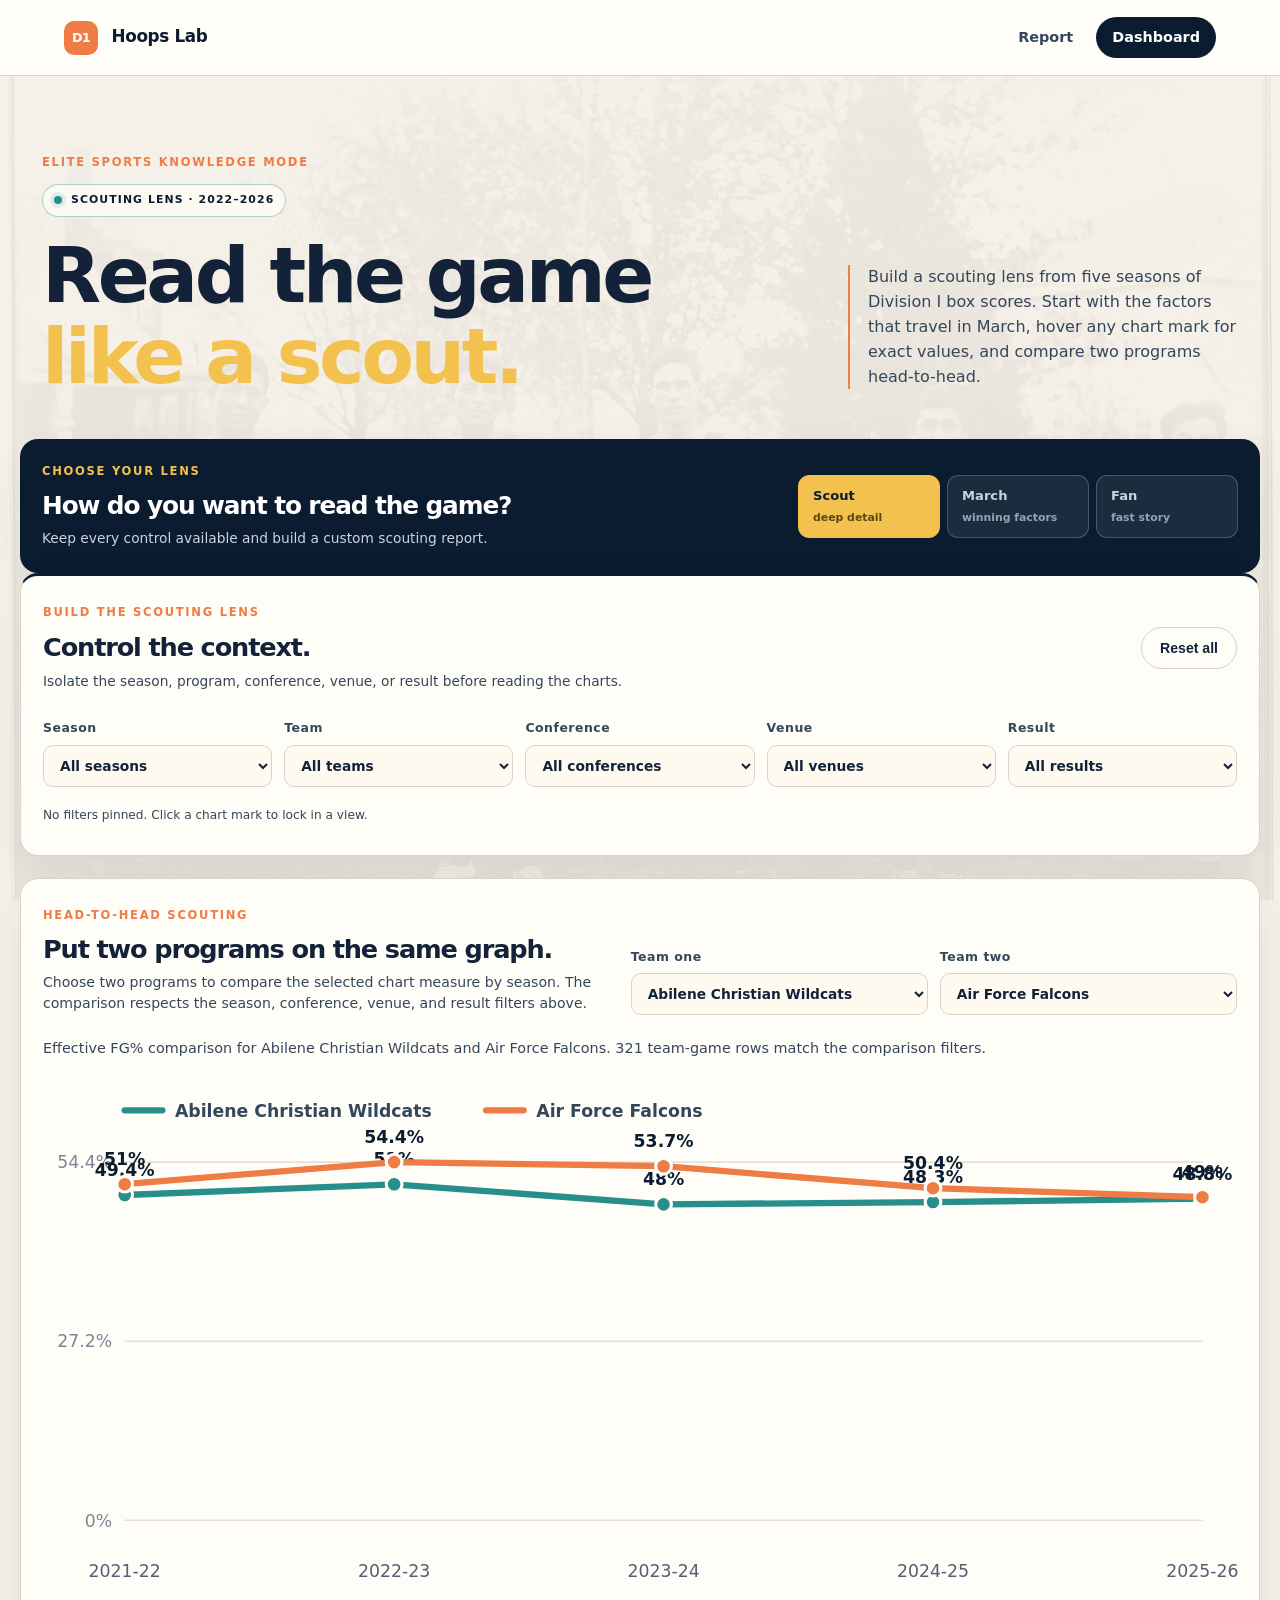
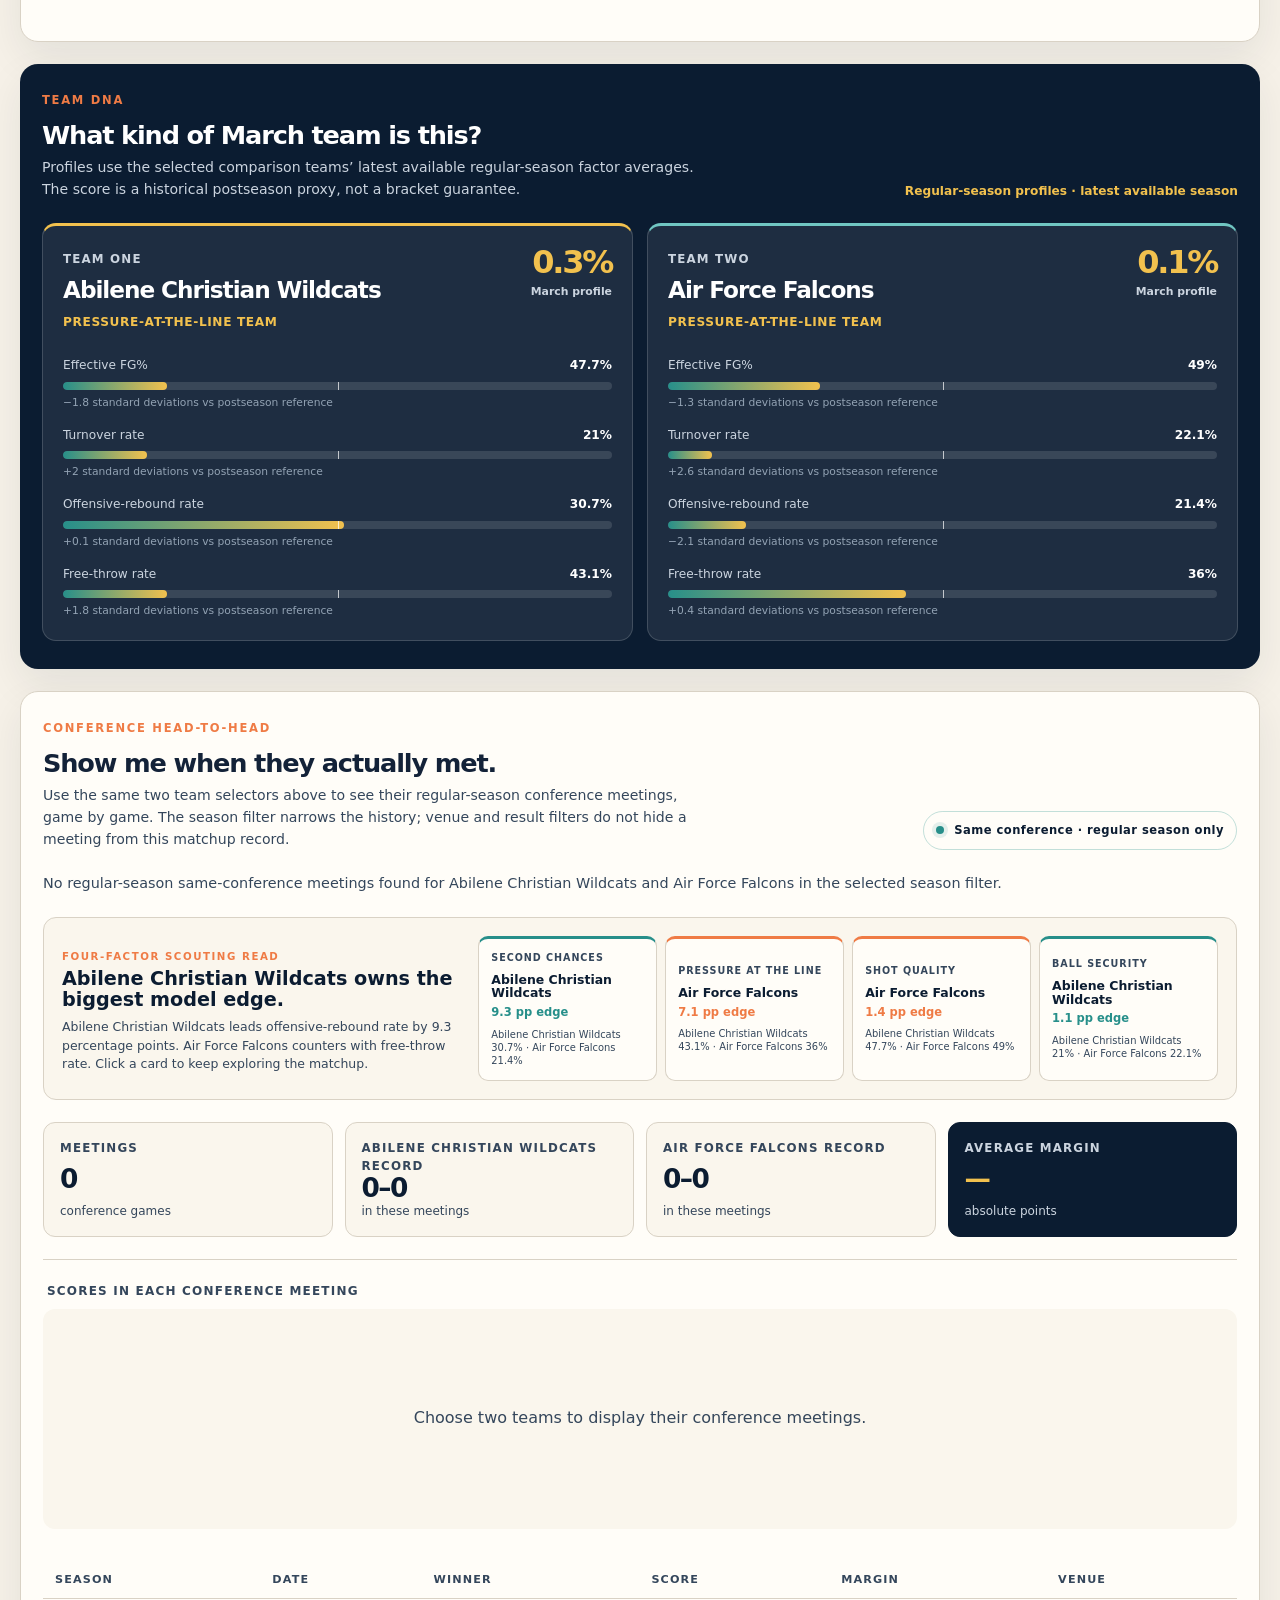
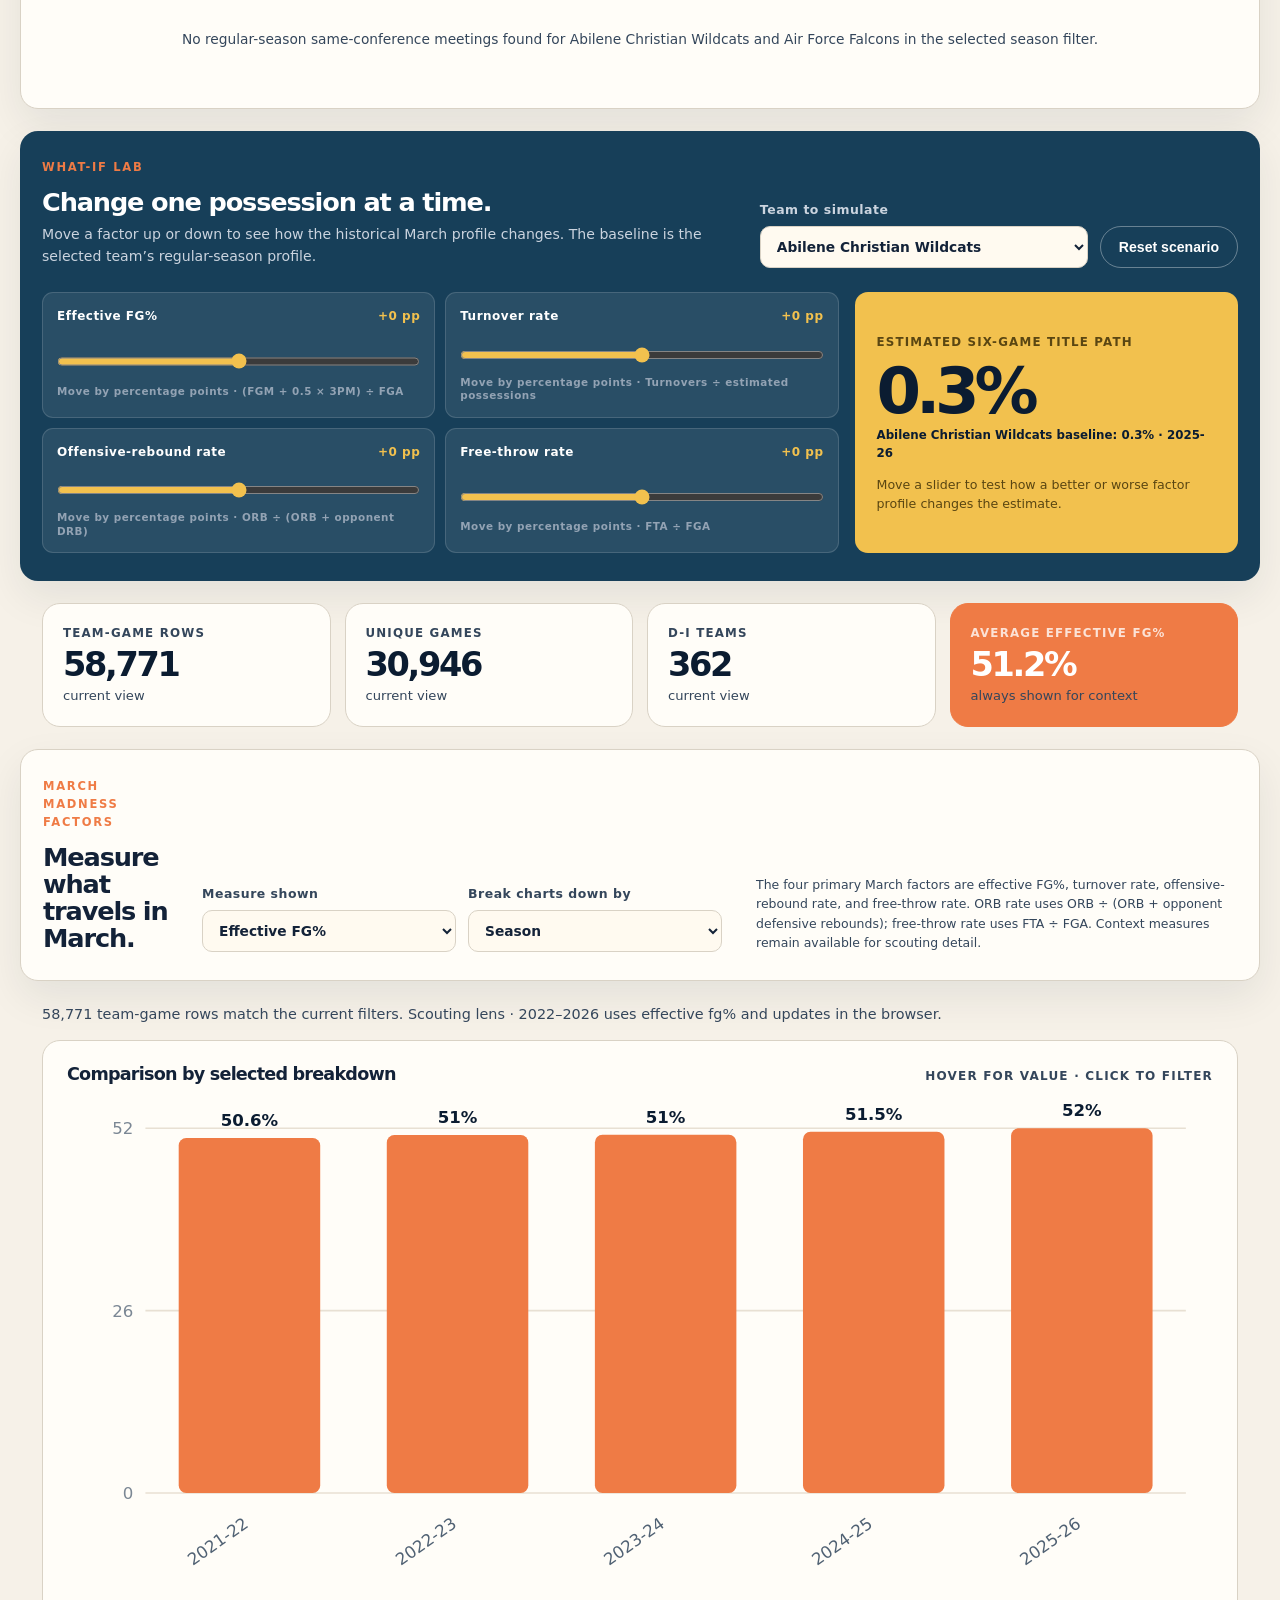
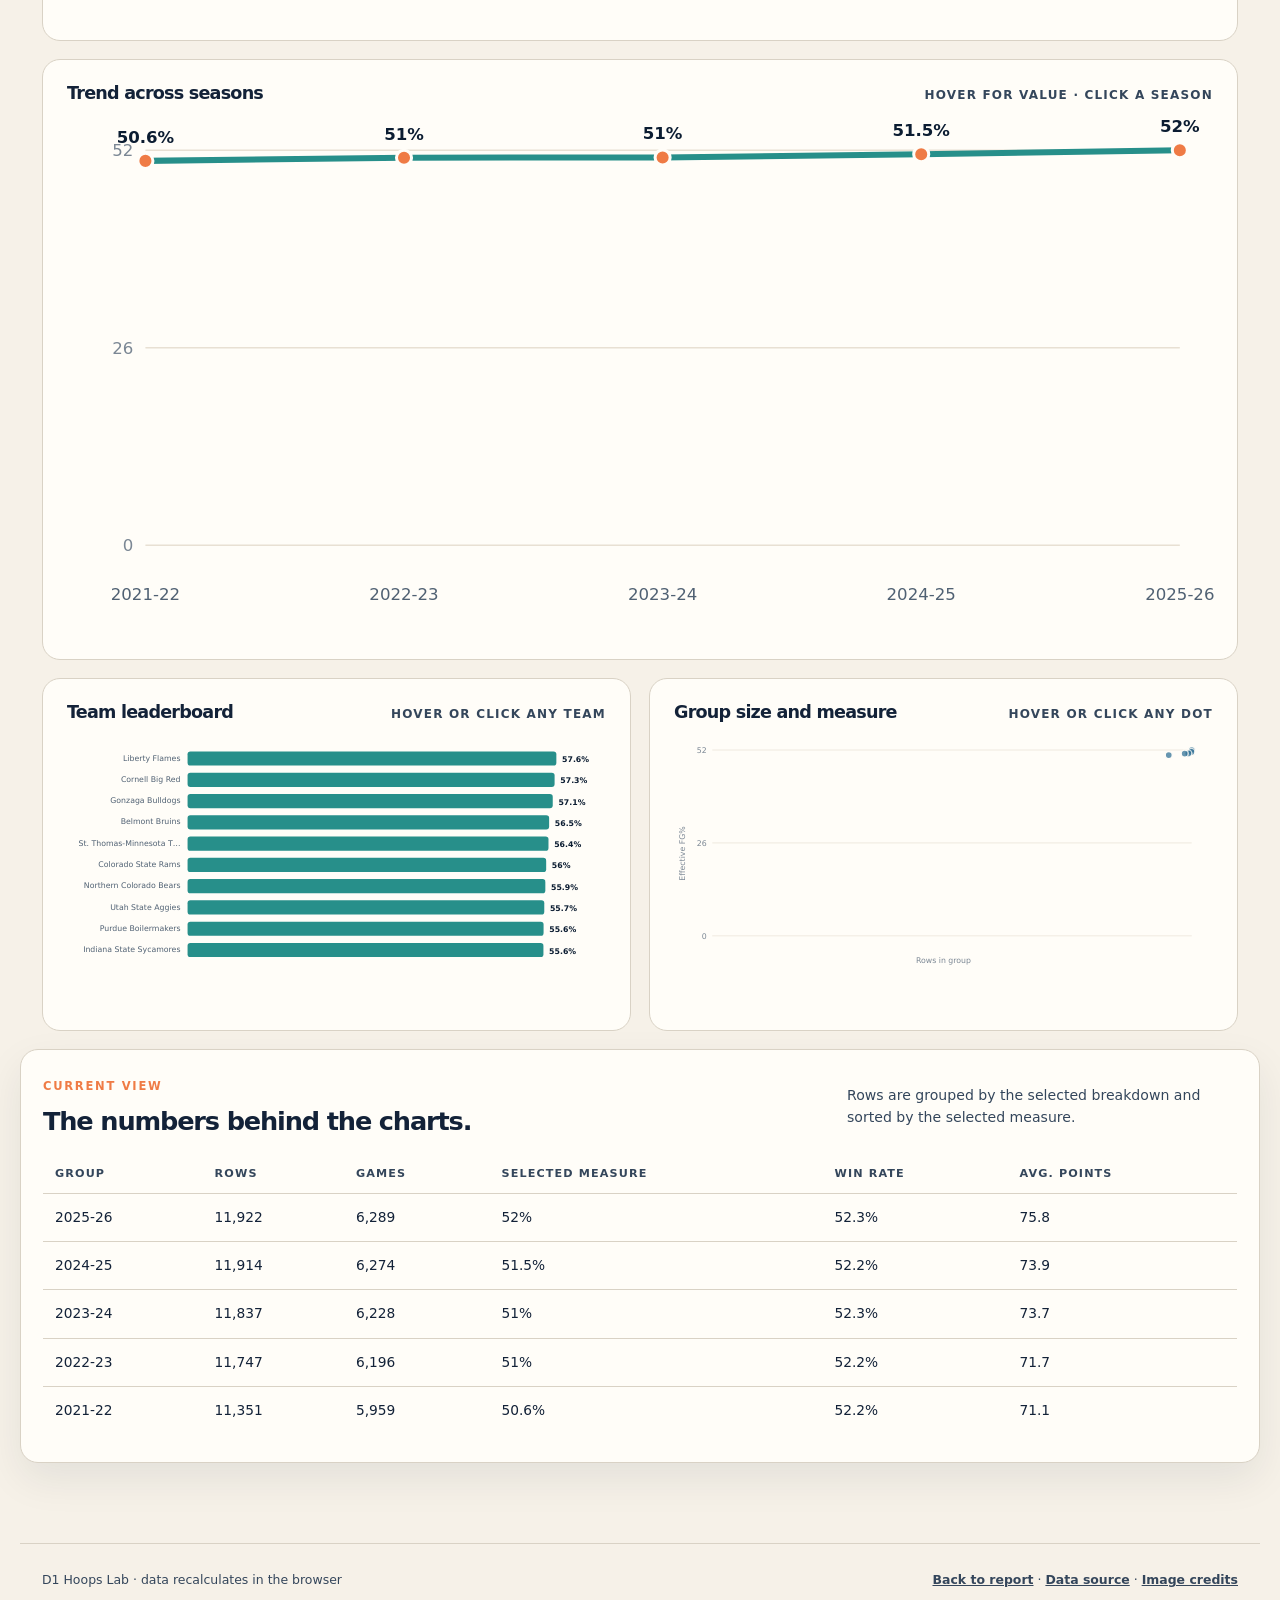
==== commit bca12622: "Add interactive scouting modes and simulators" ====
--- a/dashboard.html
+++ b/dashboard.html
@@ -20,13 +20,26 @@
       <section class="dashboard-heading">
         <div>
           <p class="eyebrow">Elite Sports Knowledge Mode</p>
-          <div class="dashboard-mode" aria-label="Elite Sports Knowledge Mode">
+          <div class="dashboard-mode" aria-label="Current dashboard mode">
             <span class="mode-dot" aria-hidden="true"></span>
-            <span>Scouting lens · 2022–2026</span>
-          </div>
-          <h1>Read the game<br><span>like a scout.</span></h1>
+            <span id="dashboard-mode-badge">Scouting lens · 2022–2026</span>
+          </div>
+          <h1 id="dashboard-heading-title">Read the game<br><span>like a scout.</span></h1>
         </div>
         <p class="dashboard-intro">Build a scouting lens from five seasons of Division I box scores. Start with the factors that travel in March, hover any chart mark for exact values, and compare two programs head-to-head.</p>
+      </section>
+
+      <section class="mode-panel" aria-labelledby="mode-heading">
+        <div>
+          <p class="eyebrow">Choose your lens</p>
+          <h2 id="mode-heading">How do you want to read the game?</h2>
+          <p id="mode-description" class="mode-description">Keep every control available and build a custom scouting report.</p>
+        </div>
+        <div class="mode-switcher" role="tablist" aria-label="Dashboard mode">
+          <button class="mode-button is-active" type="button" role="tab" aria-selected="true" data-dashboard-mode="scout">Scout <span>deep detail</span></button>
+          <button class="mode-button" type="button" role="tab" aria-selected="false" data-dashboard-mode="march">March <span>winning factors</span></button>
+          <button class="mode-button" type="button" role="tab" aria-selected="false" data-dashboard-mode="fan">Fan <span>fast story</span></button>
+        </div>
       </section>
 
       <section class="filter-panel" aria-label="Dashboard filters">
@@ -45,6 +58,7 @@
           <label>Venue<select id="filter-venue"></select></label>
           <label>Result<select id="filter-result"></select></label>
         </div>
+        <div id="active-filters" class="active-filters" aria-live="polite"></div>
       </section>
 
       <section class="comparison-panel" aria-labelledby="comparison-heading">
@@ -63,6 +77,20 @@
         <div id="dashboard-chart-compare" class="chart comparison-chart loading">Loading…</div>
       </section>
 
+      <section class="team-dna-panel" aria-labelledby="team-dna-heading">
+        <div class="team-dna-heading">
+          <div>
+            <p class="eyebrow">Team DNA</p>
+            <h2 id="team-dna-heading">What kind of March team is this?</h2>
+            <p>Profiles use the selected comparison teams’ latest available regular-season factor averages. The score is a historical postseason proxy, not a bracket guarantee.</p>
+          </div>
+          <div id="team-dna-status" class="team-dna-status">Choose two teams to build their profiles.</div>
+        </div>
+        <div id="team-dna-grid" class="team-dna-grid">
+          <div class="empty-chart">Choose two teams to display their Team DNA.</div>
+        </div>
+      </section>
+
       <section class="matchup-panel" aria-labelledby="matchup-heading">
         <div class="matchup-heading">
           <div>
@@ -73,6 +101,7 @@
           <div class="matchup-rule"><span class="mode-dot" aria-hidden="true"></span><span>Same conference · regular season only</span></div>
         </div>
         <p id="matchup-status" class="comparison-status">Choose two teams to see their conference history.</p>
+        <div id="matchup-insights" class="matchup-insights" aria-live="polite"></div>
         <div class="matchup-summary" aria-label="Head-to-head summary">
           <article class="matchup-stat"><span class="card-label">Meetings</span><strong id="matchup-meetings">—</strong><span>conference games</span></article>
           <article class="matchup-stat"><span class="card-label" id="matchup-team-a-label">Team one record</span><strong id="matchup-team-a-record">—</strong><span>in these meetings</span></article>
@@ -88,6 +117,29 @@
             <thead><tr><th>Season</th><th>Date</th><th>Winner</th><th>Score</th><th>Margin</th><th>Venue</th></tr></thead>
             <tbody id="matchup-table-body"><tr><td colspan="6" class="empty-cell">Choose two teams to see the matchup history.</td></tr></tbody>
           </table>
+        </div>
+      </section>
+
+      <section class="simulator-panel" aria-labelledby="simulator-heading">
+        <div class="simulator-heading">
+          <div>
+            <p class="eyebrow">What-if lab</p>
+            <h2 id="simulator-heading">Change one possession at a time.</h2>
+            <p>Move a factor up or down to see how the historical March profile changes. The baseline is the selected team’s regular-season profile.</p>
+          </div>
+          <div class="simulator-controls">
+            <label>Team to simulate<select id="scenario-team" aria-label="Team to simulate"></select></label>
+            <button id="reset-scenario" class="button button-outline" type="button">Reset scenario</button>
+          </div>
+        </div>
+        <div class="simulator-layout">
+          <div id="scenario-sliders" class="scenario-sliders"></div>
+          <div class="scenario-result" aria-live="polite">
+            <span class="card-label">Estimated six-game title path</span>
+            <strong id="scenario-probability">—</strong>
+            <span id="scenario-baseline">Choose a team to begin.</span>
+            <p id="scenario-insight">The model will explain which change moved the estimate.</p>
+          </div>
         </div>
       </section>
 
@@ -138,10 +190,10 @@
       <p id="dashboard-status" class="dashboard-status loading">Loading the data…</p>
 
       <section class="dashboard-charts" aria-label="Interactive charts">
-        <article class="dashboard-chart-card chart-wide"><div class="chart-card-heading"><h3>Comparison by selected breakdown</h3><span>Hover bars for exact values</span></div><div id="dashboard-chart-bars" class="chart loading">Loading…</div></article>
-        <article class="dashboard-chart-card chart-wide"><div class="chart-card-heading"><h3>Trend across seasons</h3><span>Hover points for exact values</span></div><div id="dashboard-chart-line" class="chart loading">Loading…</div></article>
-        <article class="dashboard-chart-card"><div class="chart-card-heading"><h3>Team leaderboard</h3><span>Hover any team</span></div><div id="dashboard-chart-top" class="chart loading">Loading…</div></article>
-        <article class="dashboard-chart-card"><div class="chart-card-heading"><h3>Group size and measure</h3><span>Hover any dot</span></div><div id="dashboard-chart-dots" class="chart loading">Loading…</div></article>
+        <article class="dashboard-chart-card chart-wide"><div class="chart-card-heading"><h3>Comparison by selected breakdown</h3><span>Hover for value · click to filter</span></div><div id="dashboard-chart-bars" class="chart loading">Loading…</div></article>
+        <article class="dashboard-chart-card chart-wide"><div class="chart-card-heading"><h3>Trend across seasons</h3><span>Hover for value · click a season</span></div><div id="dashboard-chart-line" class="chart loading">Loading…</div></article>
+        <article class="dashboard-chart-card"><div class="chart-card-heading"><h3>Team leaderboard</h3><span>Hover or click any team</span></div><div id="dashboard-chart-top" class="chart loading">Loading…</div></article>
+        <article class="dashboard-chart-card"><div class="chart-card-heading"><h3>Group size and measure</h3><span>Hover or click any dot</span></div><div id="dashboard-chart-dots" class="chart loading">Loading…</div></article>
       </section>
 
       <section class="table-section">
--- a/styles.css
+++ b/styles.css
@@ -308,6 +308,18 @@
 .dashboard-mode { display: inline-flex; align-items: center; gap: 9px; margin-bottom: 18px; padding: 7px 11px; border: 1px solid rgba(39, 143, 138, 0.38); border-radius: 999px; background: rgba(255, 253, 248, 0.78); color: var(--navy); font-size: 0.68rem; font-weight: 850; letter-spacing: 0.1em; text-transform: uppercase; }
 .mode-dot { width: 8px; height: 8px; border-radius: 50%; background: var(--teal); box-shadow: 0 0 0 4px rgba(39, 143, 138, 0.12); }
 .dashboard-intro { max-width: 390px; margin: 0 0 8px; padding-left: 18px; border-left: 2px solid var(--orange); color: var(--ink-soft); }
+.mode-panel { margin-top: 0; padding: 24px 28px; display: flex; align-items: center; justify-content: space-between; gap: 28px; background: var(--navy); border-radius: var(--radius); color: white; box-shadow: var(--shadow); }
+.mode-panel .eyebrow { color: var(--gold); }
+.mode-panel h2 { margin-bottom: 8px; font-size: 1.55rem; }
+.mode-description { margin: 0; color: #cbd4df; font-size: 0.86rem; }
+.mode-switcher { display: grid; grid-template-columns: repeat(3, minmax(112px, 1fr)); gap: 7px; min-width: min(100%, 440px); }
+.mode-button { min-height: 62px; padding: 10px 14px; border: 1px solid rgba(255,255,255,0.2); border-radius: 11px; background: rgba(255,255,255,0.07); color: #cbd4df; cursor: pointer; font: inherit; font-size: 0.82rem; font-weight: 850; text-align: left; transition: transform 160ms ease, background 160ms ease, color 160ms ease, border-color 160ms ease; }
+.mode-button span { display: block; margin-top: 4px; color: #93a3b4; font-size: 0.68rem; font-weight: 600; }
+.mode-button:hover, .mode-button:focus-visible { transform: translateY(-2px); border-color: var(--gold); color: white; outline: none; }
+.mode-button.is-active { background: var(--gold); border-color: var(--gold); color: var(--navy); }
+.mode-button.is-active span { color: #5a4612; }
+body[data-dashboard-mode="march"] .mode-panel { background: #173f59; }
+body[data-dashboard-mode="fan"] .mode-panel { background: #6c321d; }
 
 .filter-panel, .control-panel, .table-section {
   background: var(--paper);
@@ -326,12 +338,49 @@
 .comparison-controls { display: grid; grid-template-columns: repeat(2, minmax(170px, 1fr)); gap: 12px; min-width: min(100%, 520px); }
 .comparison-status { margin: 22px 0 0; color: var(--ink-soft); font-size: 0.9rem; }
 .comparison-chart { margin-top: 12px; }
+.team-dna-panel { margin-top: 22px; padding: 28px; background: var(--navy); border-radius: var(--radius); color: white; box-shadow: var(--shadow); }
+.team-dna-heading { display: flex; align-items: end; justify-content: space-between; gap: 28px; }
+.team-dna-heading h2 { margin-bottom: 8px; font-size: 1.6rem; }
+.team-dna-heading p:last-child { max-width: 680px; margin: 0; color: #cbd4df; font-size: 0.88rem; }
+.team-dna-status { flex: 0 0 auto; color: var(--gold); font-size: 0.76rem; font-weight: 800; }
+.team-dna-grid { margin-top: 22px; display: grid; grid-template-columns: repeat(2, minmax(0, 1fr)); gap: 14px; }
+.dna-card { padding: 20px; background: rgba(255,255,255,0.08); border: 1px solid rgba(255,255,255,0.16); border-radius: 14px; }
+.dna-card-a { border-top: 3px solid var(--gold); }
+.dna-card-b { border-top: 3px solid #70c6c2; }
+.dna-card-top { display: flex; justify-content: space-between; gap: 18px; }
+.dna-card .card-label { color: #cbd4df; }
+.dna-card h3 { margin: 7px 0 7px; color: white; font-size: 1.45rem; }
+.dna-style { color: var(--gold); font-size: 0.76rem; font-weight: 850; letter-spacing: 0.05em; text-transform: uppercase; }
+.dna-score { flex: 0 0 auto; text-align: right; }
+.dna-score strong { display: block; color: var(--gold); font-size: 2rem; letter-spacing: -0.07em; line-height: 1; }
+.dna-score span { color: #cbd4df; font-size: 0.68rem; font-weight: 750; }
+.dna-metrics { margin-top: 22px; display: grid; gap: 14px; }
+.dna-metric > div:first-child { display: flex; justify-content: space-between; gap: 12px; color: #cbd4df; font-size: 0.76rem; }
+.dna-metric strong { color: white; }
+.dna-track { height: 8px; position: relative; margin-top: 7px; overflow: hidden; border-radius: 999px; background: rgba(255,255,255,0.12); }
+.dna-track span { display: block; height: 100%; border-radius: inherit; background: linear-gradient(90deg, var(--teal), var(--gold)); }
+.dna-track i { position: absolute; top: -3px; bottom: -3px; left: 50%; width: 1px; background: rgba(255,255,255,0.7); }
+.dna-metric small { display: block; margin-top: 5px; color: #93a3b4; font-size: 0.67rem; }
 .matchup-panel { margin-top: 22px; padding: 28px; background: var(--paper); border: 1px solid var(--line); border-radius: var(--radius); box-shadow: var(--shadow); }
 .matchup-heading { display: flex; align-items: end; justify-content: space-between; gap: 34px; }
 .matchup-heading h2 { margin-bottom: 8px; font-size: 1.6rem; }
 .matchup-heading p:last-child { max-width: 670px; margin: 0; color: var(--ink-soft); font-size: 0.88rem; }
 .matchup-rule { flex: 0 0 auto; display: inline-flex; align-items: center; gap: 10px; padding: 10px 12px; border: 1px solid rgba(39, 143, 138, 0.28); border-radius: 999px; color: var(--navy); font-size: 0.72rem; font-weight: 800; letter-spacing: 0.04em; white-space: nowrap; }
 .matchup-rule .mode-dot { flex: 0 0 auto; }
+.matchup-insights { margin-top: 22px; padding: 18px; display: grid; grid-template-columns: minmax(220px, 0.7fr) minmax(0, 1.3fr); gap: 18px; background: #faf6ed; border: 1px solid var(--line); border-radius: 13px; }
+.matchup-insight-copy { align-self: center; }
+.matchup-insight-copy .eyebrow { margin-bottom: 8px; font-size: 0.64rem; }
+.matchup-insight-copy strong { display: block; color: var(--navy); font-size: 1.2rem; line-height: 1.1; }
+.matchup-insight-copy p { margin: 8px 0 0; color: var(--ink-soft); font-size: 0.78rem; line-height: 1.45; }
+.matchup-edge-grid { display: grid; grid-template-columns: repeat(4, minmax(0, 1fr)); gap: 8px; }
+.matchup-edge-card { min-width: 0; padding: 12px; border: 1px solid var(--line); border-top: 3px solid var(--teal); border-radius: 10px; background: var(--paper); color: var(--ink); cursor: pointer; font: inherit; text-align: left; transition: transform 160ms ease, box-shadow 160ms ease, border-color 160ms ease; }
+.matchup-edge-card.edge-b { border-top-color: var(--orange); }
+.matchup-edge-card:hover, .matchup-edge-card:focus-visible { border-color: var(--teal); box-shadow: 0 8px 16px rgba(19, 34, 56, 0.1); outline: none; transform: translateY(-2px); }
+.matchup-edge-card .card-label { display: block; font-size: 0.6rem; }
+.matchup-edge-card strong { display: block; margin: 7px 0 4px; color: var(--navy); font-size: 0.78rem; line-height: 1.1; }
+.matchup-edge-card > span:not(.card-label) { display: block; color: var(--teal); font-size: 0.72rem; font-weight: 850; }
+.matchup-edge-card.edge-b > span:not(.card-label) { color: var(--orange); }
+.matchup-edge-card small { display: block; margin-top: 7px; color: var(--ink-soft); font-size: 0.62rem; line-height: 1.3; }
 .matchup-summary { margin-top: 22px; display: grid; grid-template-columns: repeat(4, 1fr); gap: 12px; }
 .matchup-stat { min-height: 108px; padding: 16px; display: flex; flex-direction: column; justify-content: space-between; background: #faf6ed; border: 1px solid var(--line); border-radius: 12px; }
 .matchup-stat strong { color: var(--navy); font-size: 1.65rem; letter-spacing: -0.06em; line-height: 1; }
@@ -341,10 +390,37 @@
 .matchup-stat-accent strong { color: var(--gold); }
 .matchup-chart-wrap { margin-top: 22px; padding-top: 22px; border-top: 1px solid var(--line); }
 .matchup-table-scroll { margin-top: 12px; }
+.simulator-panel { margin-top: 22px; padding: 28px; background: #173f59; border-radius: var(--radius); color: white; box-shadow: var(--shadow); }
+.simulator-heading { display: flex; align-items: end; justify-content: space-between; gap: 28px; }
+.simulator-heading h2 { margin-bottom: 8px; font-size: 1.6rem; }
+.simulator-heading p:last-child { max-width: 680px; margin: 0; color: #cbd4df; font-size: 0.88rem; }
+.simulator-controls { display: flex; align-items: end; gap: 12px; min-width: min(100%, 440px); }
+.simulator-controls label { flex: 1 1 auto; color: #cbd4df; }
+.simulator-controls .button-outline { flex: 0 0 auto; border-color: rgba(255,255,255,0.35); color: white; }
+.simulator-controls .button-outline:hover { background: white; border-color: white; color: var(--navy); }
+.simulator-layout { margin-top: 24px; display: grid; grid-template-columns: minmax(0, 1.35fr) minmax(240px, 0.65fr); gap: 16px; align-items: stretch; }
+.scenario-sliders { display: grid; grid-template-columns: repeat(2, minmax(0, 1fr)); gap: 10px; }
+.scenario-slider { padding: 14px; background: rgba(255,255,255,0.08); border: 1px solid rgba(255,255,255,0.14); border-radius: 11px; color: #cbd4df; }
+.scenario-slider > span { display: flex; justify-content: space-between; gap: 8px; font-size: 0.75rem; }
+.scenario-slider b { color: white; }
+.scenario-slider output { color: var(--gold); font-weight: 850; }
+.scenario-slider input { width: 100%; margin: 14px 0 6px; accent-color: var(--gold); cursor: pointer; }
+.scenario-slider small { display: block; color: #93a3b4; font-size: 0.65rem; font-weight: 600; line-height: 1.3; }
+.scenario-result { min-height: 210px; padding: 22px; display: flex; flex-direction: column; justify-content: center; background: var(--gold); border-radius: 13px; color: var(--navy); }
+.scenario-result .card-label { color: #5a4612; }
+.scenario-result strong { margin: 12px 0 5px; font-size: clamp(2.6rem, 5vw, 4.2rem); letter-spacing: -0.08em; line-height: 0.9; }
+.scenario-result > span:not(.card-label) { font-size: 0.74rem; font-weight: 800; }
+.scenario-result p { margin: 14px 0 0; color: #5a4612; font-size: 0.79rem; line-height: 1.45; }
 .filter-grid, .control-grid { display: grid; grid-template-columns: repeat(5, 1fr); gap: 12px; margin-top: 26px; }
 label { display: grid; gap: 7px; color: var(--ink-soft); font-size: 0.78rem; font-weight: 800; letter-spacing: 0.04em; }
 select { width: 100%; min-height: 42px; padding: 0 12px; border: 1px solid var(--line); border-radius: 10px; background: #fffaf0; color: var(--ink); font: inherit; font-size: 0.86rem; font-weight: 600; letter-spacing: 0; }
 select:focus { outline: 3px solid rgba(39, 143, 138, 0.2); border-color: var(--teal); }
+.active-filters { min-height: 22px; margin-top: 18px; display: flex; flex-wrap: wrap; align-items: center; gap: 7px; }
+.active-filter-empty { color: var(--ink-soft); font-size: 0.76rem; }
+.filter-chip { display: inline-flex; align-items: center; gap: 6px; padding: 6px 9px; border: 1px solid rgba(39, 143, 138, 0.28); border-radius: 999px; background: #eff8f5; color: var(--navy); cursor: pointer; font: inherit; font-size: 0.72rem; font-weight: 750; }
+.filter-chip span { color: var(--teal); font-size: 0.64rem; letter-spacing: 0.08em; text-transform: uppercase; }
+.filter-chip b { color: var(--orange); font-size: 0.95rem; line-height: 0.7; }
+.filter-chip:hover, .filter-chip:focus-visible { border-color: var(--orange); outline: none; }
 
 .summary-grid { margin-top: 22px; padding: 0; }
 .summary-card { min-height: 124px; padding: 20px; box-shadow: none; }
@@ -388,11 +464,17 @@
   .methodology-section { grid-template-columns: 1fr; gap: 10px; }
   .filter-grid { grid-template-columns: repeat(2, 1fr); }
   .filter-grid label:last-child { grid-column: span 2; }
-  .dashboard-heading, .control-panel, .comparison-heading, .matchup-heading { display: block; }
+  .dashboard-heading, .control-panel, .comparison-heading, .matchup-heading, .team-dna-heading, .simulator-heading { display: block; }
   .dashboard-intro { margin-top: 24px; }
+  .mode-panel { display: block; }
+  .mode-switcher { margin-top: 20px; }
   .control-grid { margin-top: 24px; }
   .comparison-controls { margin-top: 24px; }
+  .team-dna-status { margin-top: 18px; }
+  .matchup-insights { grid-template-columns: 1fr; }
   .matchup-rule { margin-top: 24px; }
+  .simulator-controls { margin-top: 20px; }
+  .simulator-layout { grid-template-columns: 1fr; }
   .matchup-summary { grid-template-columns: repeat(2, 1fr); }
 }
 
@@ -407,13 +489,19 @@
   .headline-card > span:last-child, .summary-card > span:last-child { font-size: 0.7rem; }
   .intro-section { padding-top: 82px; }
   .march-takeaway { margin-left: 0; margin-right: 0; padding: 24px 20px; border-radius: 0; }
-  .report-section, .filter-panel, .comparison-panel, .matchup-panel, .control-panel, .table-section { padding: 20px; }
+  .report-section, .filter-panel, .comparison-panel, .team-dna-panel, .matchup-panel, .simulator-panel, .control-panel, .table-section { padding: 20px; }
+  .mode-panel { margin-left: 0; margin-right: 0; padding: 20px; border-radius: 0; }
+  .mode-switcher { grid-template-columns: 1fr; }
   .filter-grid, .control-grid { grid-template-columns: 1fr; }
   .filter-grid label:last-child { grid-column: auto; }
   .comparison-controls { grid-template-columns: 1fr; }
   .matchup-summary { grid-template-columns: 1fr 1fr; gap: 9px; }
   .matchup-stat { min-height: 112px; padding: 14px; }
   .matchup-stat strong { font-size: 1.45rem; }
+  .team-dna-grid, .scenario-sliders { grid-template-columns: 1fr; }
+  .matchup-edge-grid { grid-template-columns: repeat(2, minmax(0, 1fr)); }
+  .simulator-controls { display: block; }
+  .simulator-controls .button-outline { margin-top: 12px; }
   .dashboard-charts { grid-template-columns: 1fr; }
   .chart-wide { grid-column: auto; }
   .chart-card-heading { display: block; }
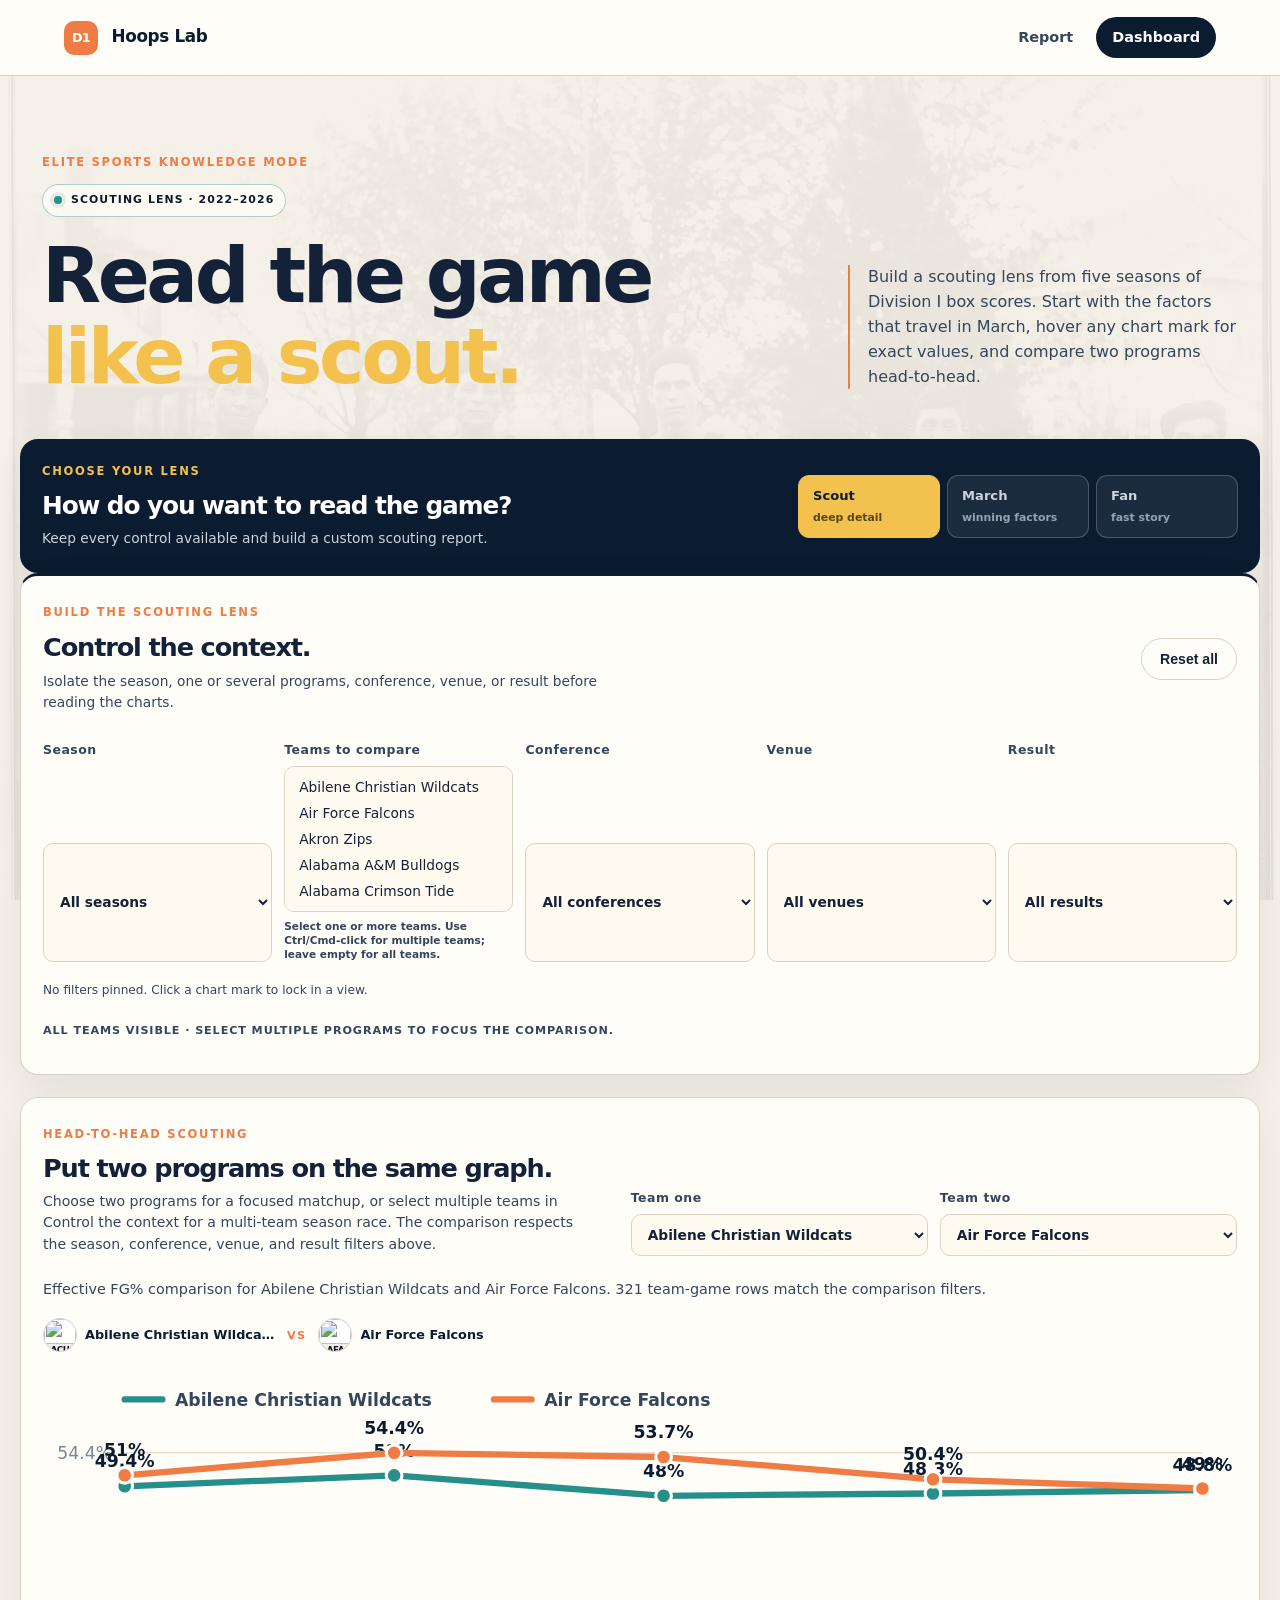
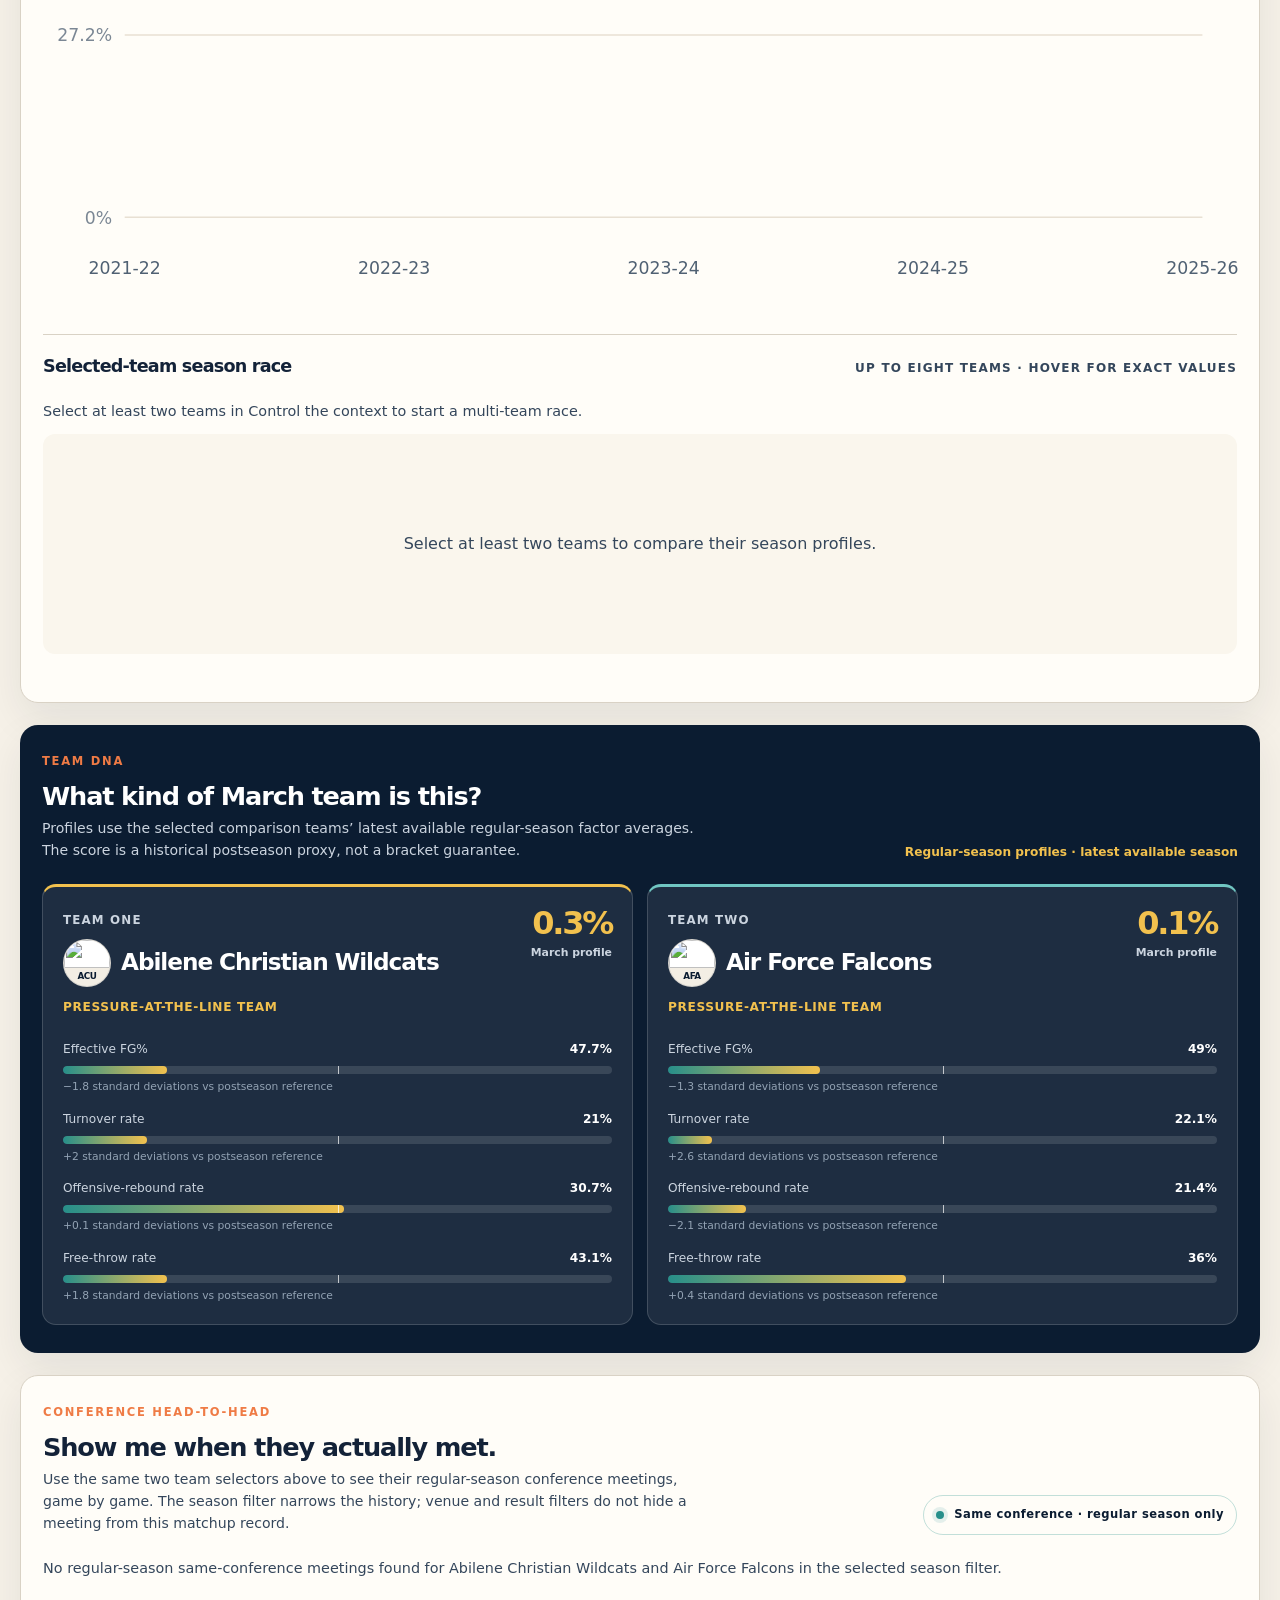
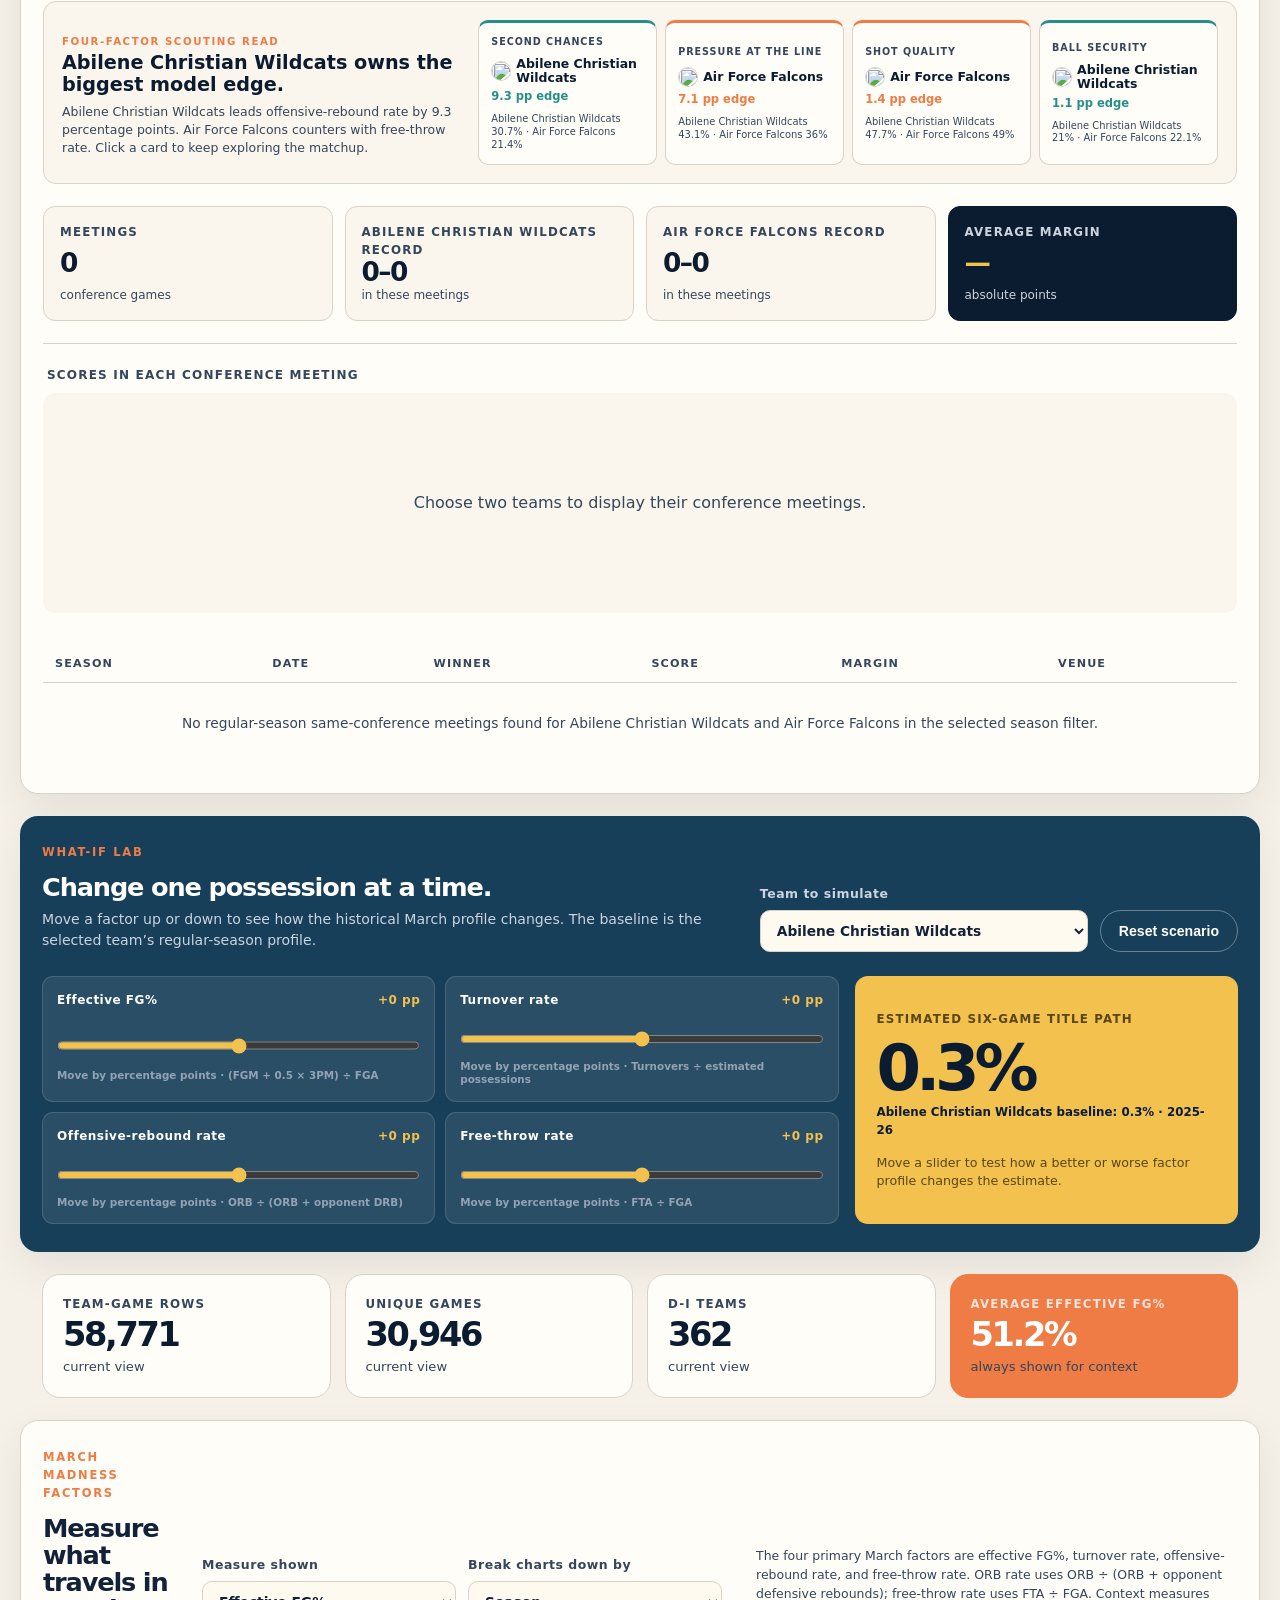
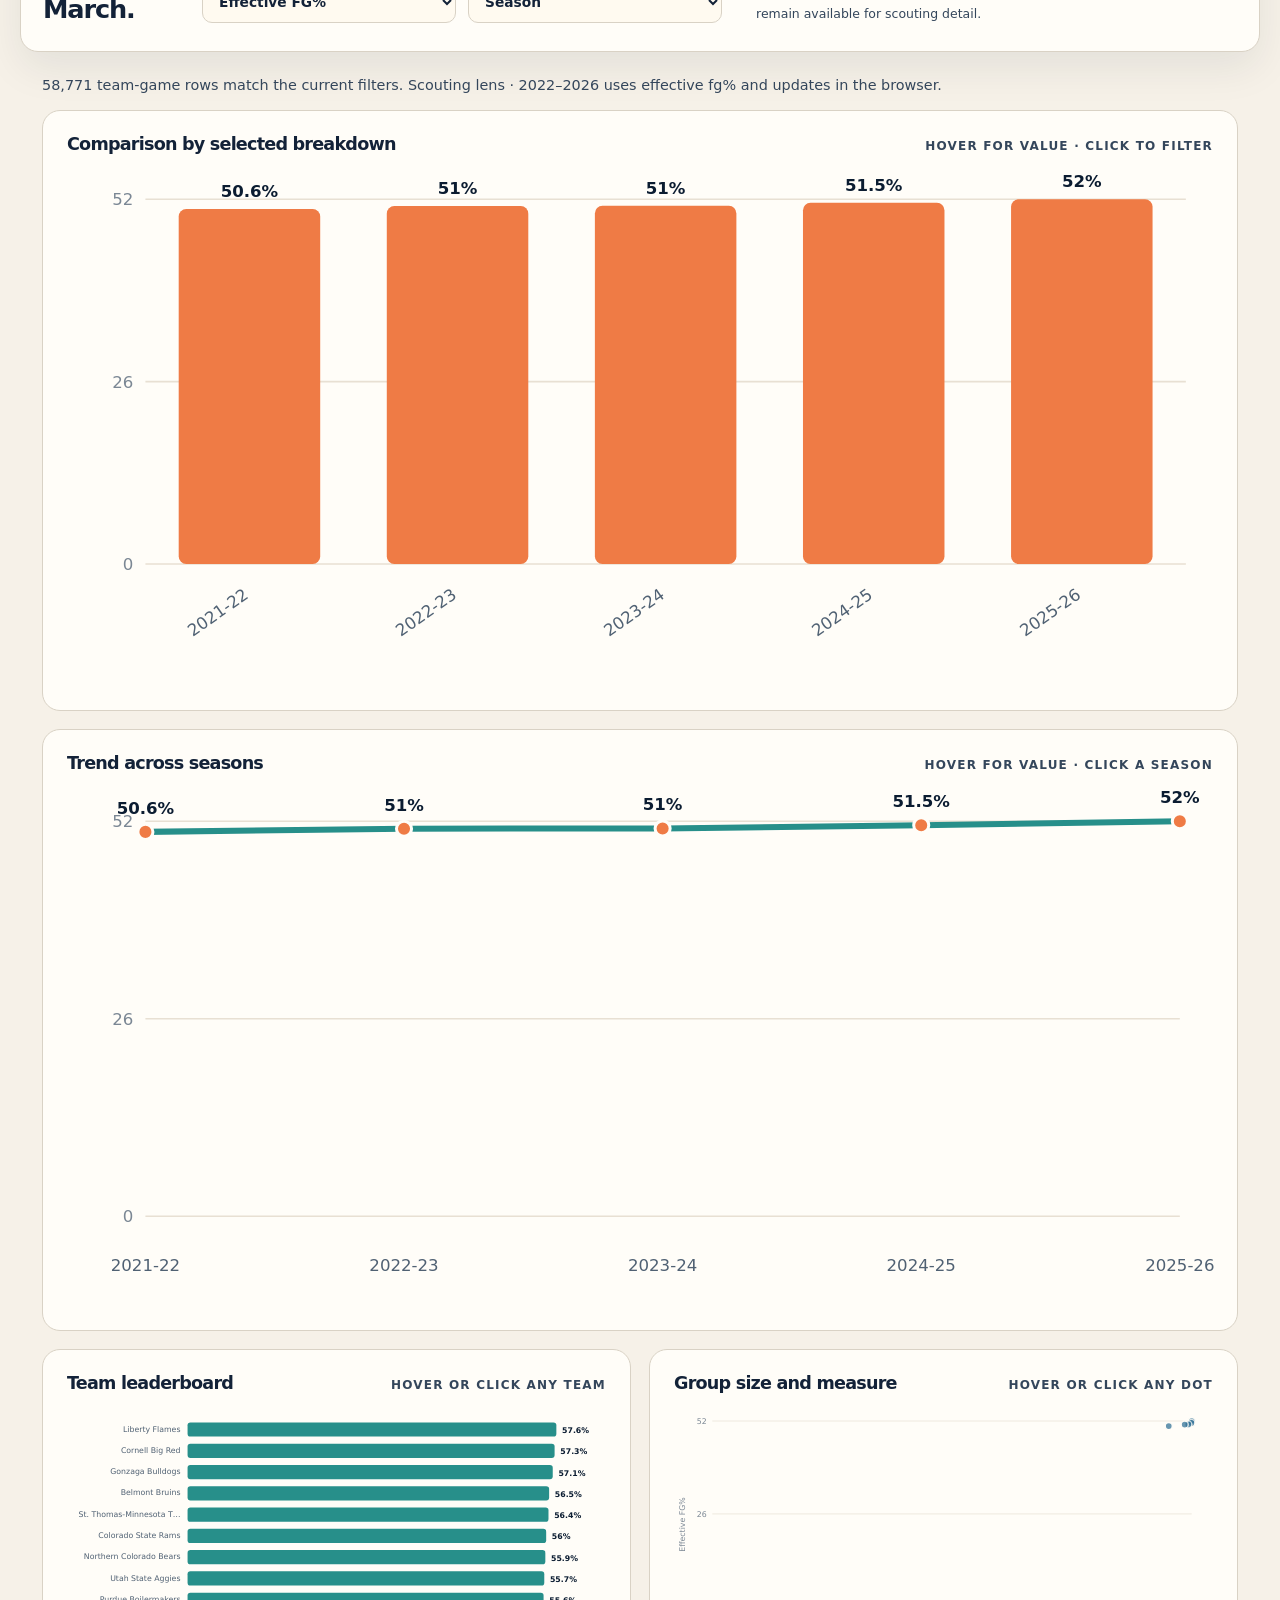
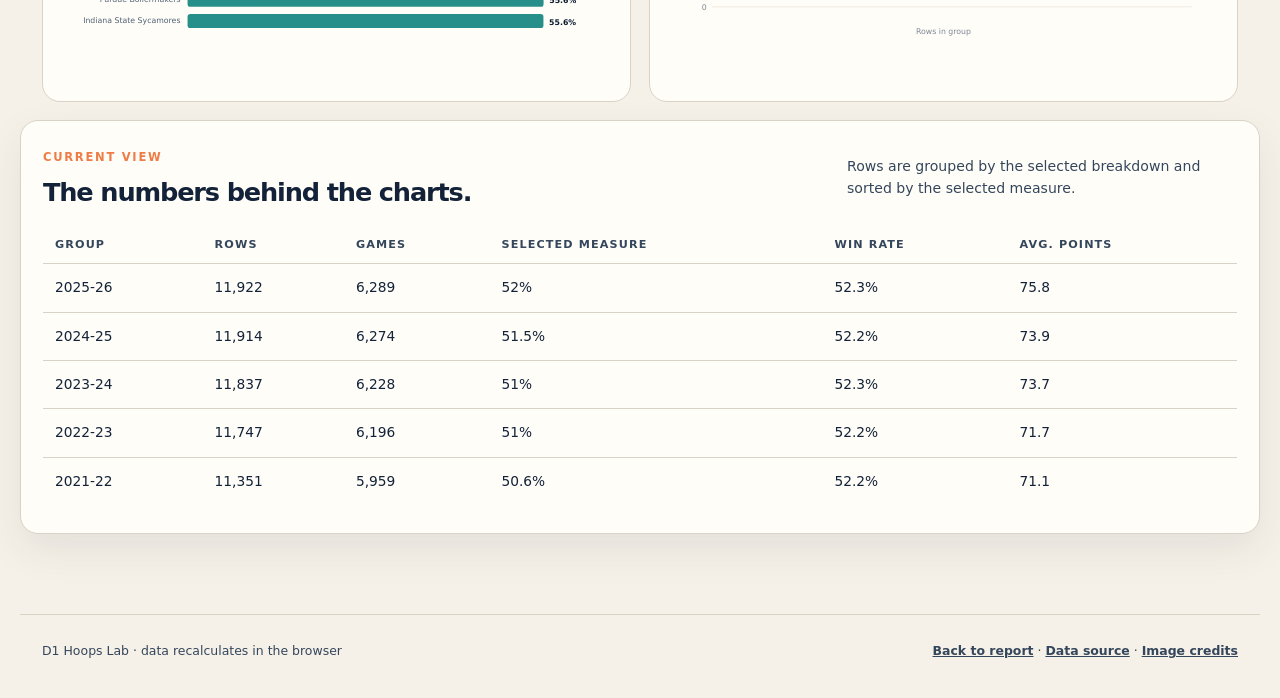
==== commit fdb49880: "Add multi-team March analytics experience" ====
--- a/dashboard.html
+++ b/dashboard.html
@@ -47,18 +47,19 @@
           <div>
             <p class="eyebrow">Build the scouting lens</p>
             <h2>Control the context.</h2>
-            <p class="filter-heading-note">Isolate the season, program, conference, venue, or result before reading the charts.</p>
+            <p class="filter-heading-note">Isolate the season, one or several programs, conference, venue, or result before reading the charts.</p>
           </div>
           <button id="reset-filters" class="button button-outline" type="button">Reset all</button>
         </div>
         <div class="filter-grid">
           <label>Season<select id="filter-season"></select></label>
-          <label>Team<select id="filter-team"></select></label>
+          <label class="multi-team-field">Teams to compare<select id="filter-team" multiple size="5" aria-describedby="team-filter-help"></select><small id="team-filter-help">Select one or more teams. Use Ctrl/Cmd-click for multiple teams; leave empty for all teams.</small></label>
           <label>Conference<select id="filter-conference"></select></label>
           <label>Venue<select id="filter-venue"></select></label>
           <label>Result<select id="filter-result"></select></label>
         </div>
         <div id="active-filters" class="active-filters" aria-live="polite"></div>
+        <div id="selected-team-identity" class="selected-team-identity" aria-live="polite"></div>
       </section>
 
       <section class="comparison-panel" aria-labelledby="comparison-heading">
@@ -66,7 +67,7 @@
           <div>
             <p class="eyebrow">Head-to-head scouting</p>
             <h2 id="comparison-heading">Put two programs on the same graph.</h2>
-            <p>Choose two programs to compare the selected chart measure by season. The comparison respects the season, conference, venue, and result filters above.</p>
+            <p>Choose two programs for a focused matchup, or select multiple teams in Control the context for a multi-team season race. The comparison respects the season, conference, venue, and result filters above.</p>
           </div>
           <div class="comparison-controls">
             <label>Team one<select id="compare-team-a" aria-label="First team to compare"></select></label>
@@ -74,7 +75,13 @@
           </div>
         </div>
         <p id="comparison-status" class="comparison-status">Choose two teams to begin.</p>
+        <div id="comparison-identities" class="comparison-identities" aria-live="polite"></div>
         <div id="dashboard-chart-compare" class="chart comparison-chart loading">Loading…</div>
+        <div class="multi-comparison-block">
+          <div class="chart-card-heading"><h3>Selected-team season race</h3><span>Up to eight teams · hover for exact values</span></div>
+          <p id="multi-comparison-status" class="comparison-status">Select at least two teams in Control the context.</p>
+          <div id="dashboard-chart-multi" class="chart comparison-chart">Choose multiple teams to compare their season profiles.</div>
+        </div>
       </section>
 
       <section class="team-dna-panel" aria-labelledby="team-dna-heading">
--- a/styles.css
+++ b/styles.css
@@ -204,7 +204,9 @@
 
 .intro-section { padding-top: 110px; padding-bottom: 58px; max-width: 980px; margin-left: max(22px, calc((100% - 1240px) / 2)); }
 .intro-section h2 { max-width: 840px; }
-.intro-section p:last-child { max-width: 740px; color: var(--ink-soft); font-size: 1.02rem; }
+.intro-section p:not(.interaction-note) { max-width: 740px; color: var(--ink-soft); font-size: 1.02rem; }
+.interaction-note { max-width: 740px; margin-top: 20px; color: var(--teal); font-size: 0.78rem !important; font-weight: 850; letter-spacing: 0.03em; }
+.interaction-note span { display: inline-grid; width: 20px; height: 20px; margin-right: 5px; place-items: center; border-radius: 50%; background: var(--gold); color: var(--navy); }
 
 .march-takeaway {
   max-width: 1240px;
@@ -261,6 +263,7 @@
 .chart svg { width: 100%; height: auto; min-height: 240px; overflow: visible; }
 .chart [data-tooltip] { cursor: crosshair; outline: none; transition: filter 140ms ease, opacity 140ms ease; }
 .chart [data-tooltip]:hover, .chart [data-tooltip]:focus { filter: brightness(0.82) saturate(1.18); }
+.chart [data-tooltip].is-selected { filter: brightness(0.78) saturate(1.3); stroke: var(--gold); stroke-width: 3; }
 .chart-tooltip { position: absolute; z-index: 5; max-width: 250px; padding: 9px 11px; border: 1px solid rgba(242, 193, 78, 0.45); border-radius: 9px; background: var(--navy); color: white; box-shadow: 0 10px 24px rgba(11, 28, 49, 0.2); font-size: 0.75rem; font-weight: 750; line-height: 1.35; opacity: 0; pointer-events: none; transform: translateY(3px); transition: opacity 120ms ease, transform 120ms ease; }
 .chart-tooltip.is-visible { opacity: 1; transform: translateY(0); }
 .chart-grid { stroke: #e8e0d3; stroke-width: 1; }
@@ -271,11 +274,26 @@
 .chart-bar-alt { fill: var(--teal); }
 .chart-line { fill: none; stroke: var(--teal); stroke-width: 4; stroke-linejoin: round; stroke-linecap: round; }
 .chart-line-alt { fill: none; stroke: var(--orange); stroke-width: 4; stroke-linejoin: round; stroke-linecap: round; }
+.chart-line-third { fill: none; stroke: var(--blue); stroke-width: 4; stroke-linejoin: round; stroke-linecap: round; }
+.chart-line-fourth { fill: none; stroke: #9b59b6; stroke-width: 4; stroke-linejoin: round; stroke-linecap: round; }
 .chart-dot { fill: var(--orange); stroke: var(--paper); stroke-width: 2; }
 .chart-dot-primary { fill: var(--teal); stroke: var(--paper); stroke-width: 2; }
 .chart-dot-alt { fill: var(--orange); stroke: var(--paper); stroke-width: 2; }
+.chart-dot-third { fill: var(--blue); stroke: var(--paper); stroke-width: 2; }
+.chart-dot-fourth { fill: #9b59b6; stroke: var(--paper); stroke-width: 2; }
 .chart-legend { fill: var(--ink-soft); font-size: 11px; font-weight: 800; }
 .chart-dot-soft { fill: var(--blue); opacity: 0.72; }
+.chart-radar-ring { fill: none; stroke: #e8e0d3; stroke-width: 1; }
+.chart-radar-axis { stroke: #e8e0d3; stroke-width: 1; }
+.chart-radar-area { fill: rgba(39, 143, 138, 0.22); stroke: var(--teal); stroke-width: 3; stroke-linejoin: round; }
+.chart-radar-point { fill: var(--gold); stroke: var(--navy); stroke-width: 2; cursor: crosshair; }
+.chart-radar-key { stroke: var(--teal); stroke-width: 4; stroke-linecap: round; }
+.chart-dumbbell-line { stroke: var(--navy); stroke-width: 5; stroke-linecap: round; opacity: 0.22; }
+.chart-dumbbell-point { stroke: var(--paper); stroke-width: 3; cursor: crosshair; }
+.chart-dumbbell-win { fill: var(--teal); }
+.chart-dumbbell-loss { fill: var(--orange); }
+.chart-lollipop-line { stroke: var(--teal); stroke-width: 5; stroke-linecap: round; opacity: 0.35; }
+.chart-lollipop-point { fill: var(--orange); stroke: var(--paper); stroke-width: 3; cursor: crosshair; }
 .empty-chart { min-height: 220px; display: grid; place-items: center; color: var(--ink-soft); background: #faf6ed; border-radius: 12px; }
 
 .methodology-section {
@@ -349,7 +367,8 @@
 .dna-card-b { border-top: 3px solid #70c6c2; }
 .dna-card-top { display: flex; justify-content: space-between; gap: 18px; }
 .dna-card .card-label { color: #cbd4df; }
-.dna-card h3 { margin: 7px 0 7px; color: white; font-size: 1.45rem; }
+.dna-team-name { display: flex; align-items: center; gap: 10px; margin: 7px 0; }
+.dna-card h3 { margin: 0; color: white; font-size: 1.45rem; }
 .dna-style { color: var(--gold); font-size: 0.76rem; font-weight: 850; letter-spacing: 0.05em; text-transform: uppercase; }
 .dna-score { flex: 0 0 auto; text-align: right; }
 .dna-score strong { display: block; color: var(--gold); font-size: 2rem; letter-spacing: -0.07em; line-height: 1; }
@@ -377,7 +396,7 @@
 .matchup-edge-card.edge-b { border-top-color: var(--orange); }
 .matchup-edge-card:hover, .matchup-edge-card:focus-visible { border-color: var(--teal); box-shadow: 0 8px 16px rgba(19, 34, 56, 0.1); outline: none; transform: translateY(-2px); }
 .matchup-edge-card .card-label { display: block; font-size: 0.6rem; }
-.matchup-edge-card strong { display: block; margin: 7px 0 4px; color: var(--navy); font-size: 0.78rem; line-height: 1.1; }
+.matchup-edge-card strong { display: flex; align-items: center; margin: 7px 0 4px; color: var(--navy); font-size: 0.78rem; line-height: 1.1; }
 .matchup-edge-card > span:not(.card-label) { display: block; color: var(--teal); font-size: 0.72rem; font-weight: 850; }
 .matchup-edge-card.edge-b > span:not(.card-label) { color: var(--orange); }
 .matchup-edge-card small { display: block; margin-top: 7px; color: var(--ink-soft); font-size: 0.62rem; line-height: 1.3; }
@@ -390,6 +409,8 @@
 .matchup-stat-accent strong { color: var(--gold); }
 .matchup-chart-wrap { margin-top: 22px; padding-top: 22px; border-top: 1px solid var(--line); }
 .matchup-table-scroll { margin-top: 12px; }
+.multi-comparison-block { margin-top: 24px; padding-top: 22px; border-top: 1px solid var(--line); }
+.multi-comparison-block .chart-card-heading { margin-bottom: 0; }
 .simulator-panel { margin-top: 22px; padding: 28px; background: #173f59; border-radius: var(--radius); color: white; box-shadow: var(--shadow); }
 .simulator-heading { display: flex; align-items: end; justify-content: space-between; gap: 28px; }
 .simulator-heading h2 { margin-bottom: 8px; font-size: 1.6rem; }
@@ -415,12 +436,30 @@
 label { display: grid; gap: 7px; color: var(--ink-soft); font-size: 0.78rem; font-weight: 800; letter-spacing: 0.04em; }
 select { width: 100%; min-height: 42px; padding: 0 12px; border: 1px solid var(--line); border-radius: 10px; background: #fffaf0; color: var(--ink); font: inherit; font-size: 0.86rem; font-weight: 600; letter-spacing: 0; }
 select:focus { outline: 3px solid rgba(39, 143, 138, 0.2); border-color: var(--teal); }
+.multi-team-field select { min-height: 128px; padding: 7px; }
+.multi-team-field select option { padding: 5px 7px; border-radius: 6px; }
+.multi-team-field select option:checked { background: var(--teal) linear-gradient(0deg, var(--teal), var(--teal)); color: white; }
+label small, .multi-team-field small { color: var(--ink-soft); font-size: 0.66rem; font-weight: 600; line-height: 1.35; letter-spacing: 0; }
 .active-filters { min-height: 22px; margin-top: 18px; display: flex; flex-wrap: wrap; align-items: center; gap: 7px; }
 .active-filter-empty { color: var(--ink-soft); font-size: 0.76rem; }
 .filter-chip { display: inline-flex; align-items: center; gap: 6px; padding: 6px 9px; border: 1px solid rgba(39, 143, 138, 0.28); border-radius: 999px; background: #eff8f5; color: var(--navy); cursor: pointer; font: inherit; font-size: 0.72rem; font-weight: 750; }
 .filter-chip span { color: var(--teal); font-size: 0.64rem; letter-spacing: 0.08em; text-transform: uppercase; }
 .filter-chip b { color: var(--orange); font-size: 0.95rem; line-height: 0.7; }
 .filter-chip:hover, .filter-chip:focus-visible { border-color: var(--orange); outline: none; }
+.selected-team-identity { min-height: 30px; margin-top: 14px; display: flex; flex-wrap: wrap; align-items: center; gap: 8px; }
+.selection-label { margin-right: 3px; color: var(--ink-soft); font-size: 0.7rem; font-weight: 800; letter-spacing: 0.08em; text-transform: uppercase; }
+.selected-team-pill { display: inline-flex; align-items: center; gap: 7px; padding: 5px 9px 5px 5px; border: 1px solid rgba(39, 143, 138, 0.25); border-radius: 999px; background: #eff8f5; color: var(--navy); font-size: 0.72rem; font-weight: 800; }
+.team-logo { width: 32px; height: 32px; position: relative; display: inline-grid; flex: 0 0 auto; place-items: center; overflow: hidden; border: 1px solid rgba(19, 34, 56, 0.12); border-radius: 50%; background: #f3eee4; color: var(--navy); font-size: 0.55rem; font-weight: 900; letter-spacing: -0.05em; }
+.team-logo img { width: 100%; height: 100%; object-fit: contain; background: white; }
+.team-logo-text { display: none; }
+.team-logo.logo-fallback .team-logo-text { display: block; }
+.team-logo-small { width: 34px; height: 34px; }
+.team-logo-large { width: 48px; height: 48px; }
+.team-logo-tiny { width: 20px; height: 20px; margin-right: 5px; vertical-align: -5px; font-size: 0.42rem; }
+.comparison-identities { min-height: 42px; margin-top: 14px; display: flex; align-items: center; gap: 12px; }
+.comparison-team-identity { display: inline-flex; align-items: center; gap: 8px; color: var(--navy); font-size: 0.8rem; }
+.comparison-team-identity strong { max-width: 190px; overflow: hidden; text-overflow: ellipsis; white-space: nowrap; }
+.vs-mark { color: var(--orange); font-size: 0.7rem; font-weight: 900; letter-spacing: 0.12em; }
 
 .summary-grid { margin-top: 22px; padding: 0; }
 .summary-card { min-height: 124px; padding: 20px; box-shadow: none; }
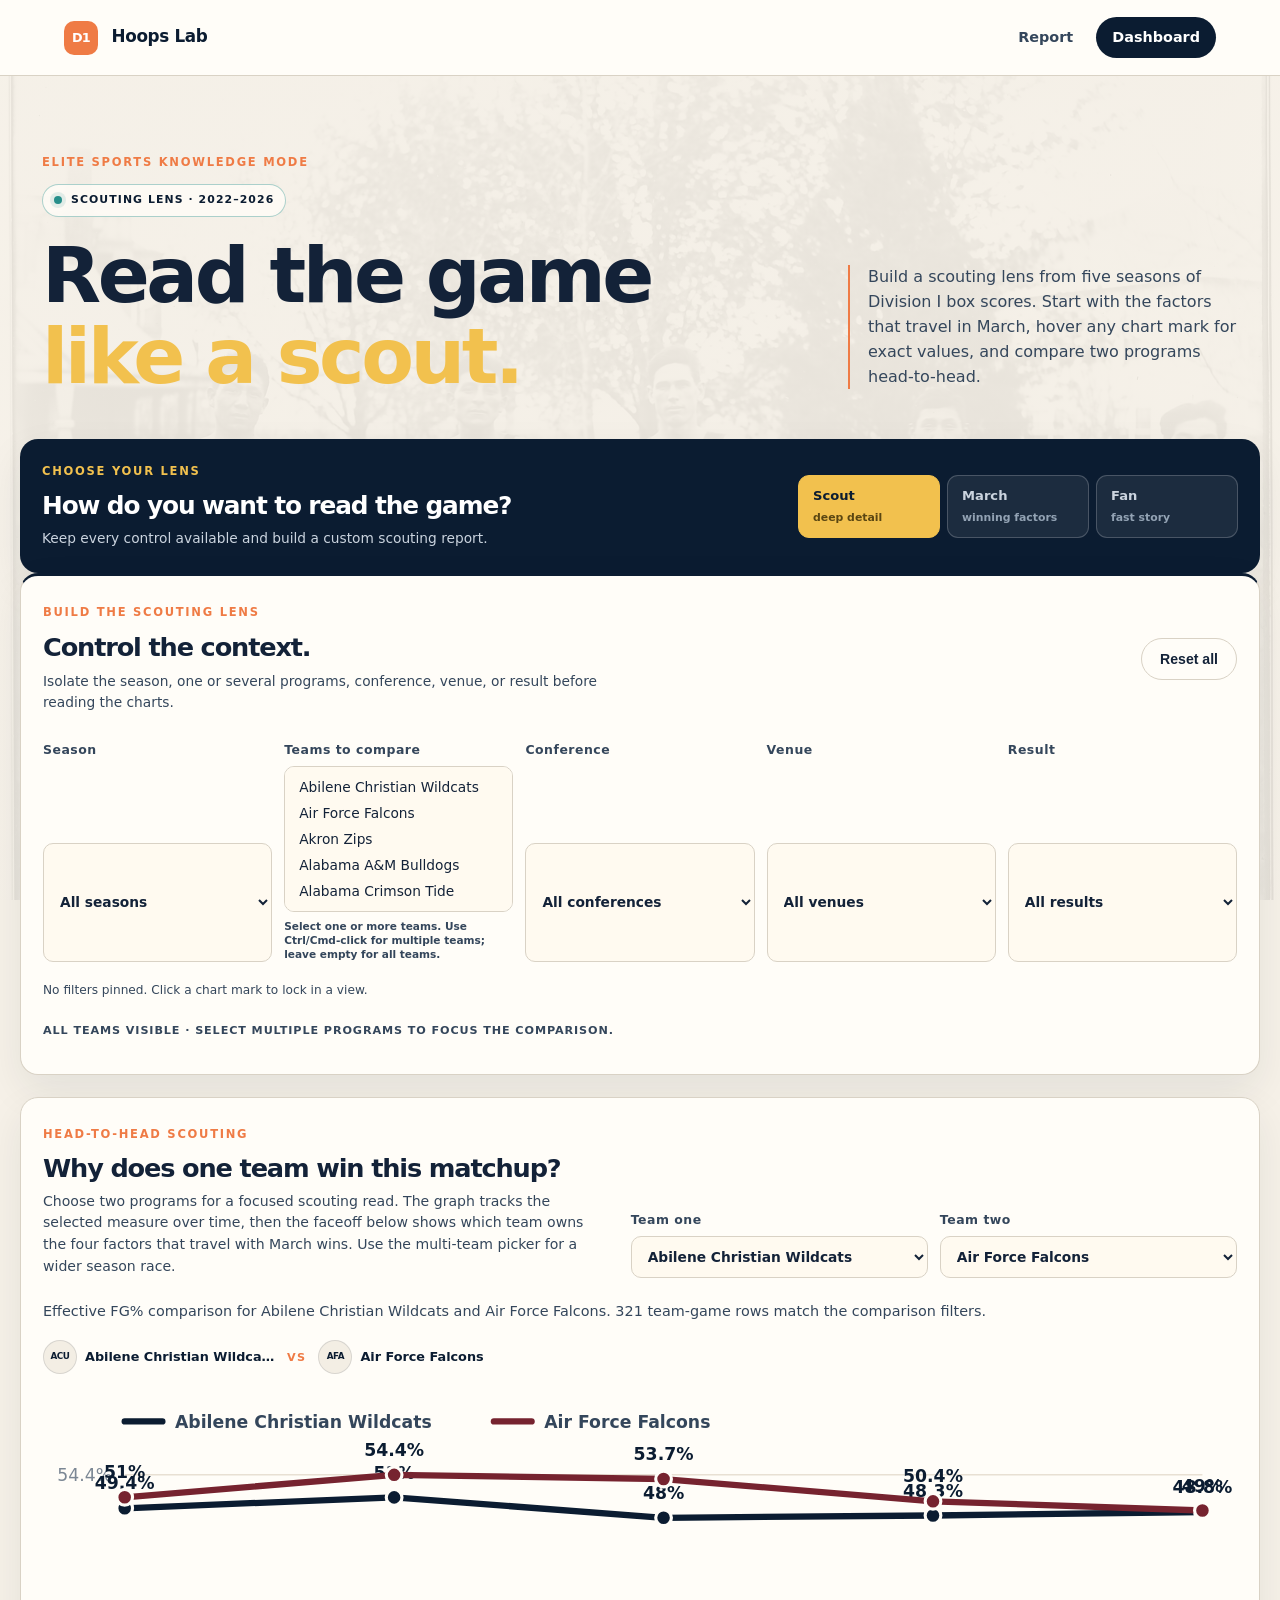
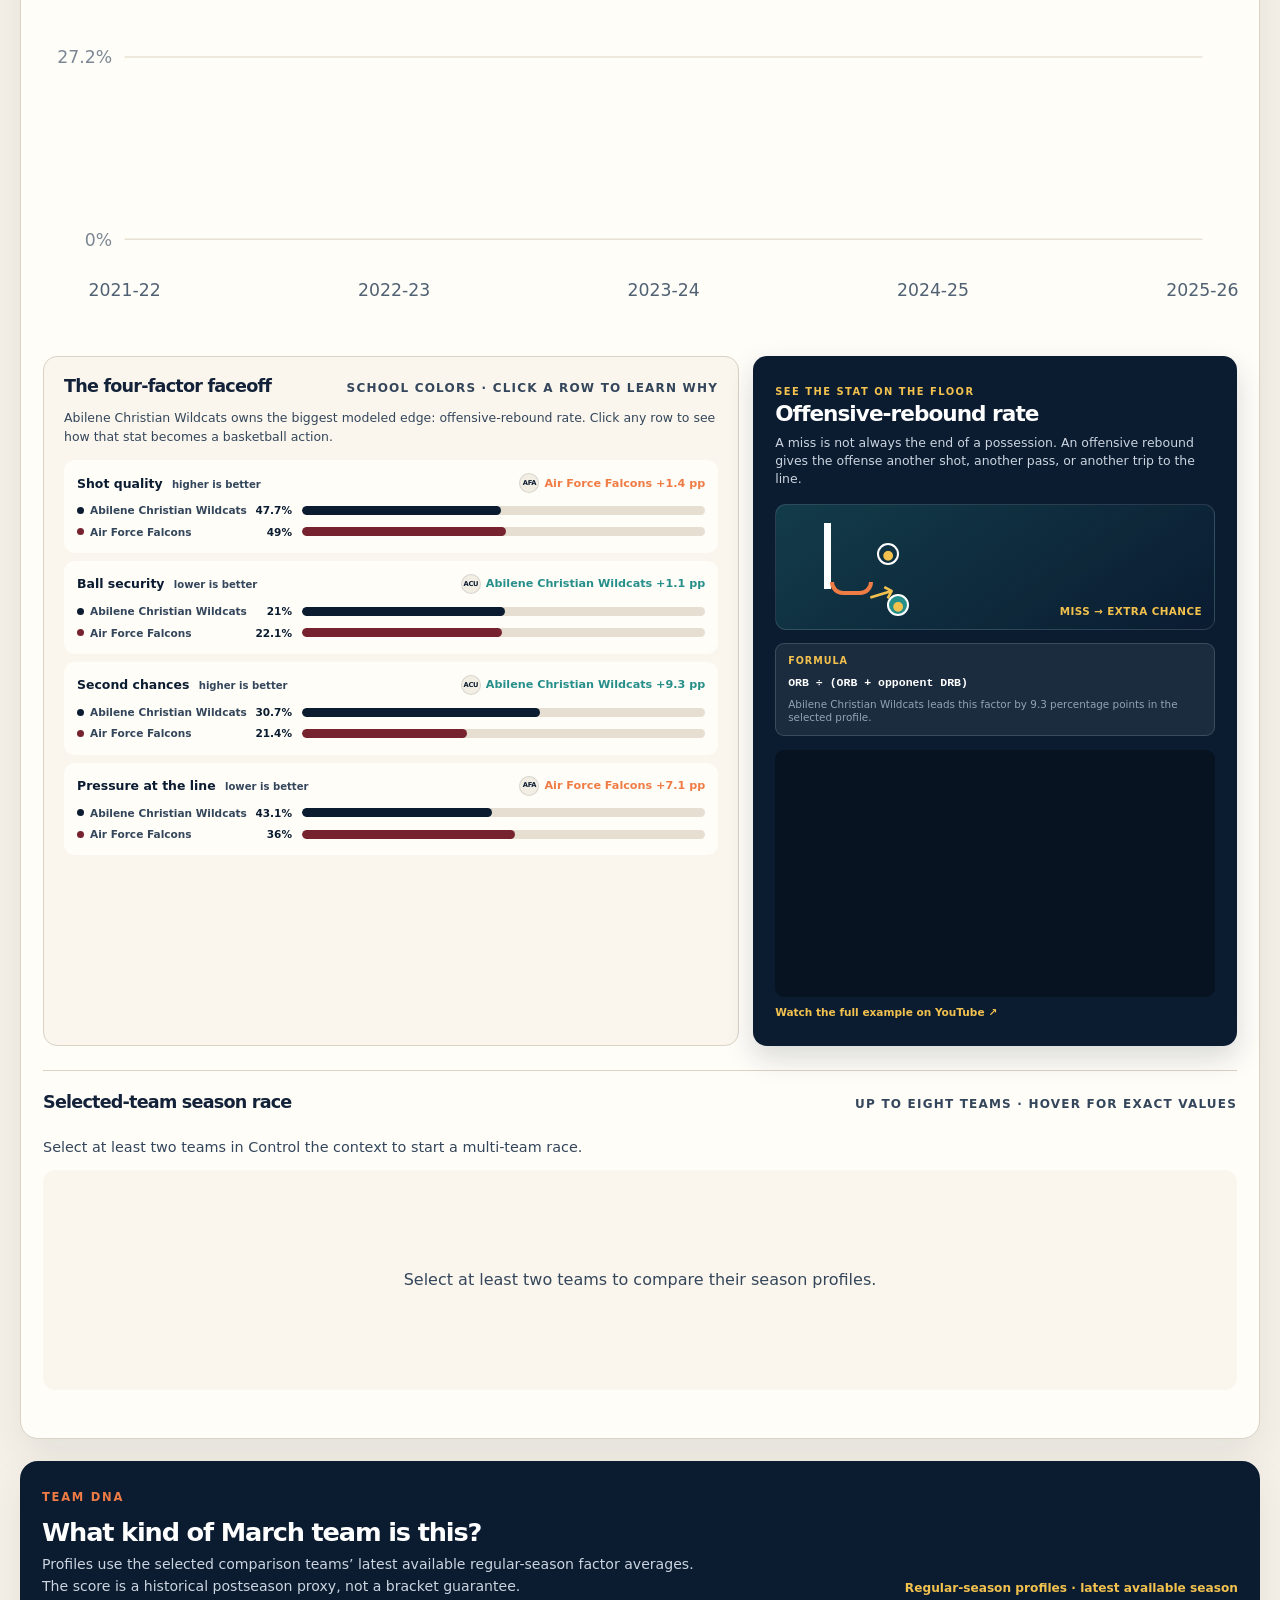
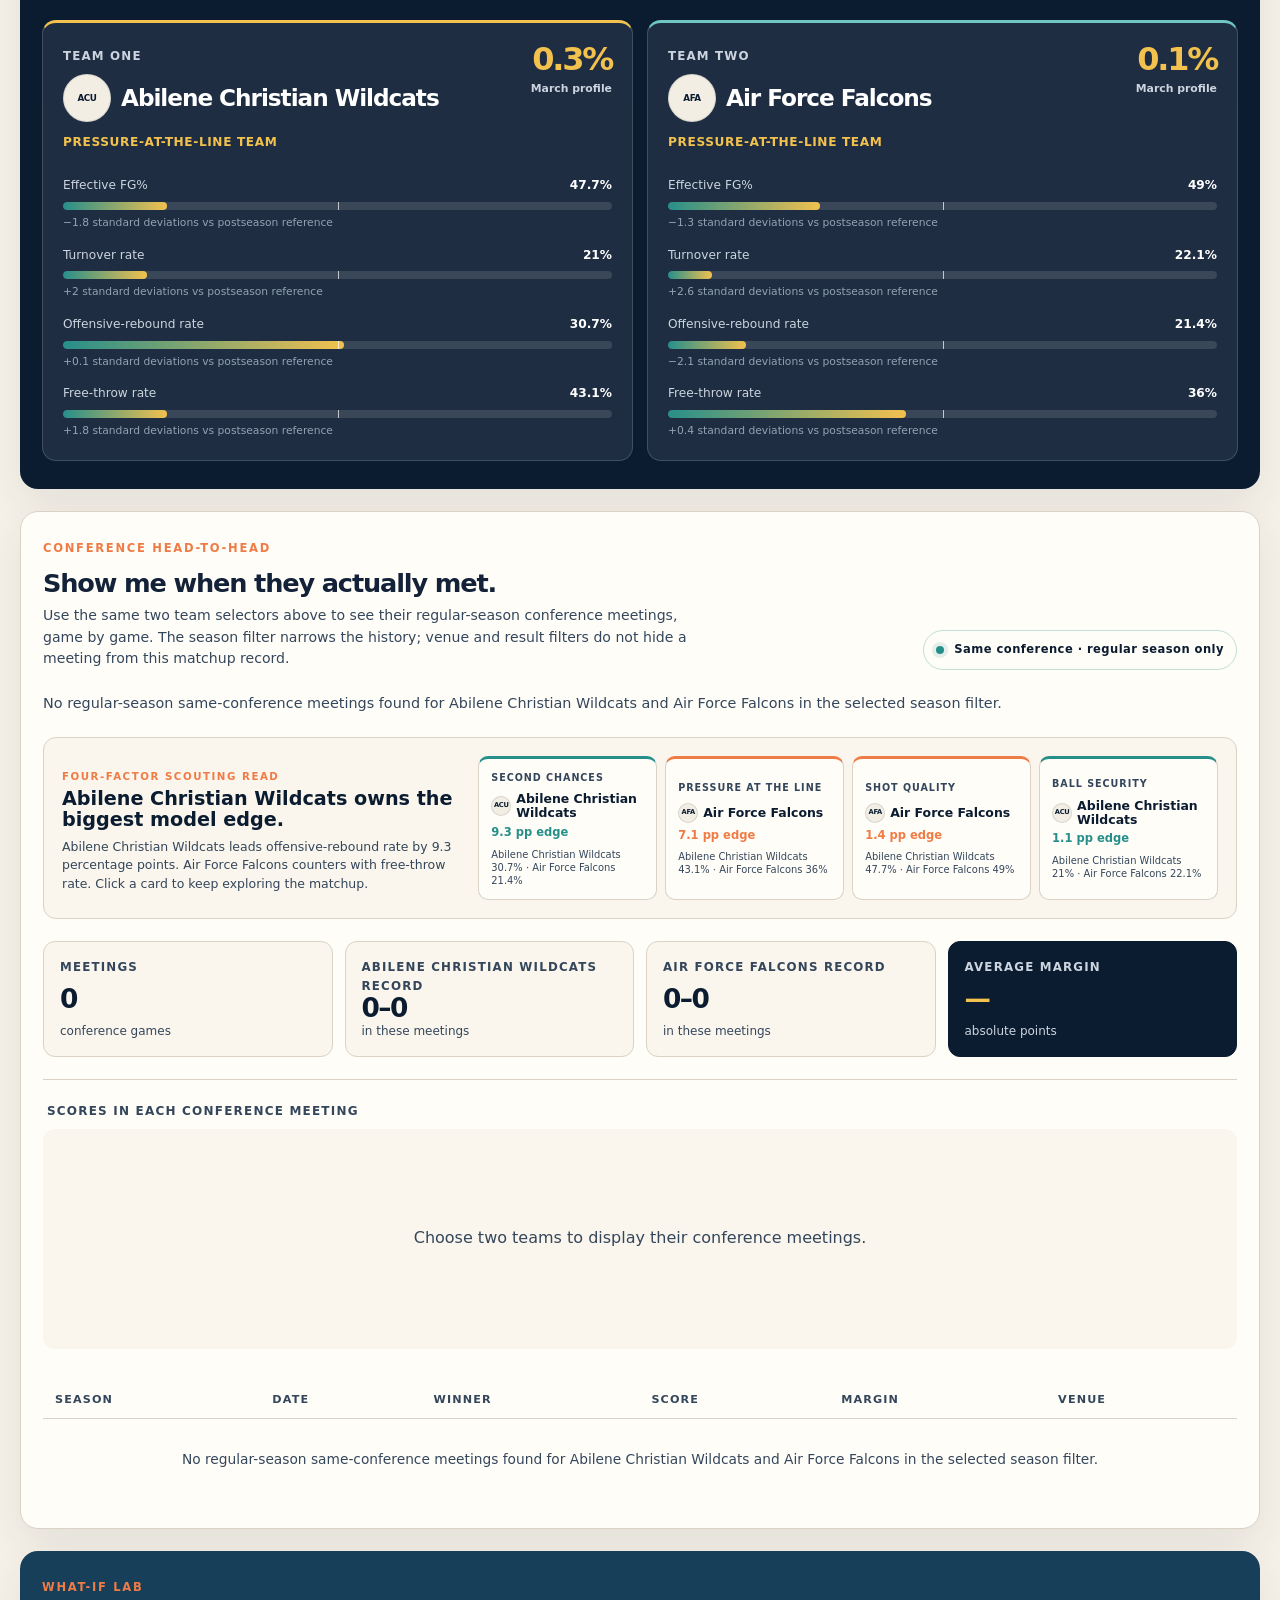
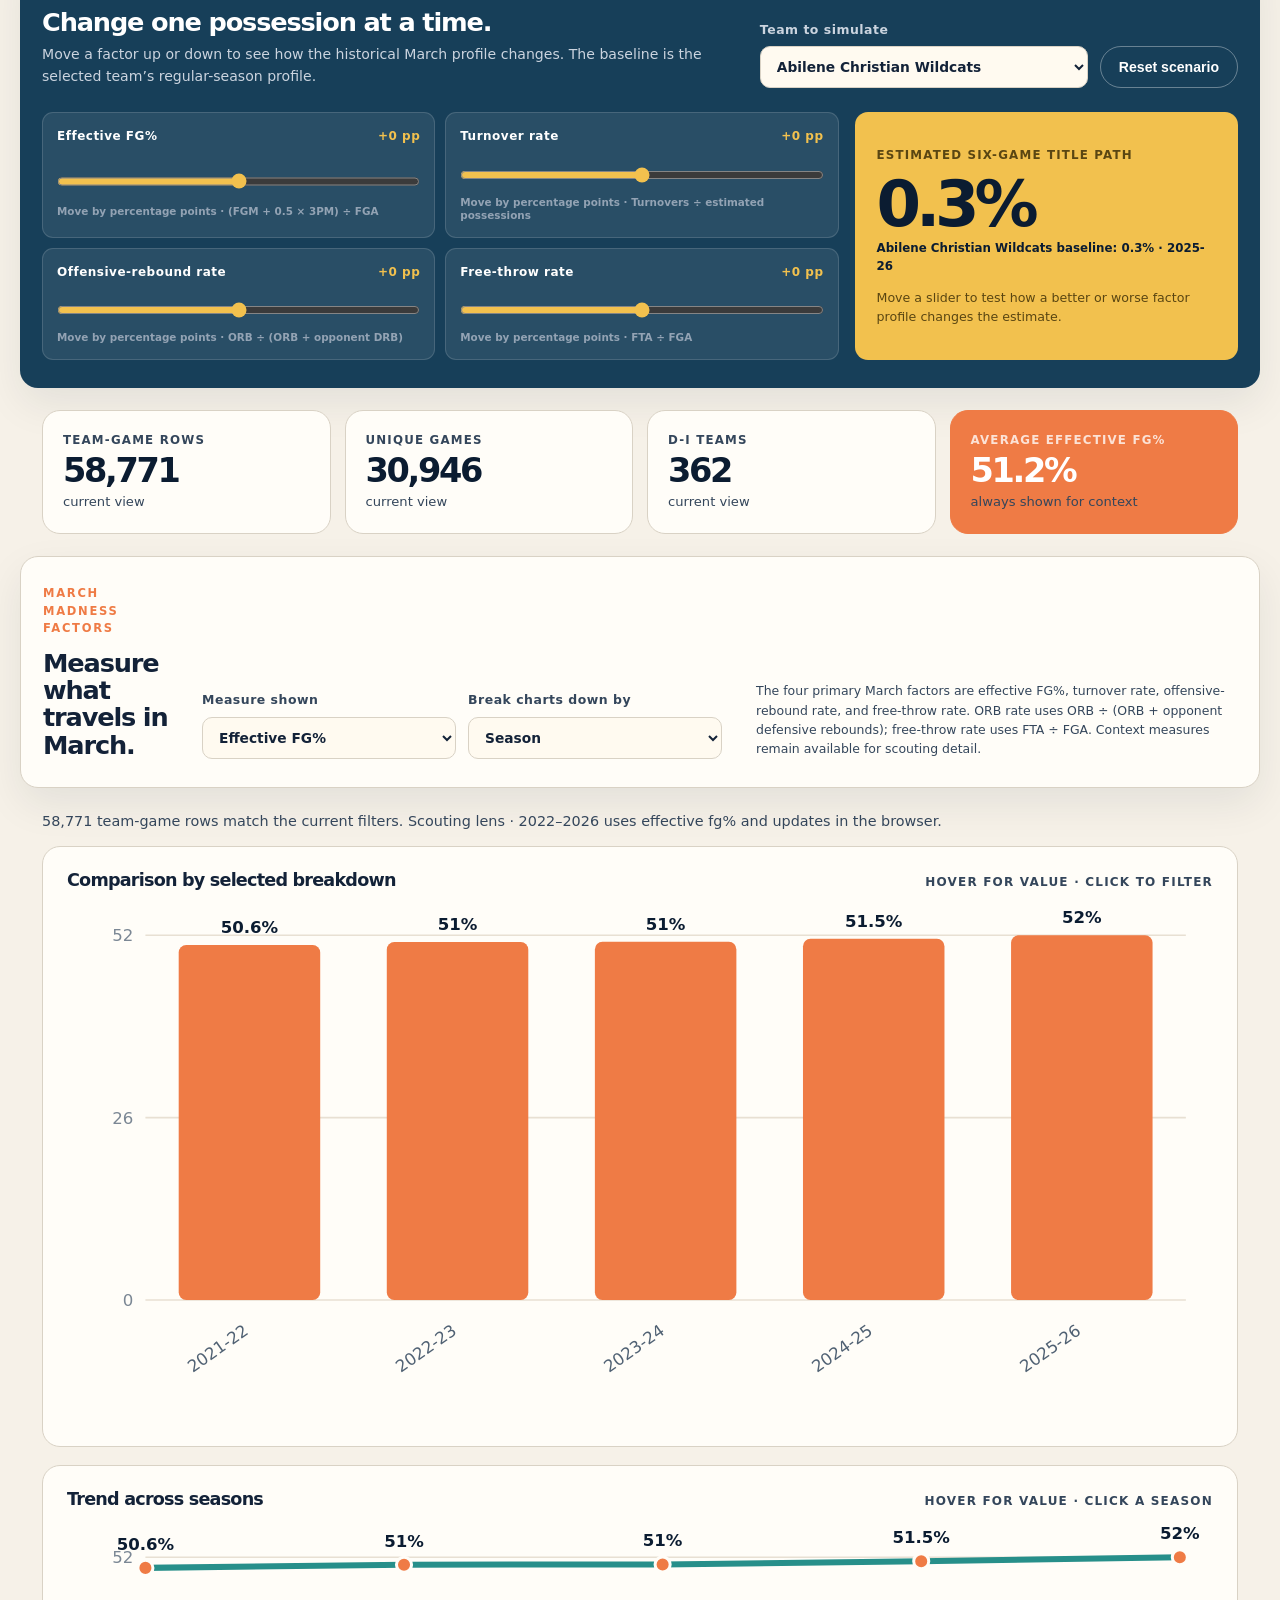
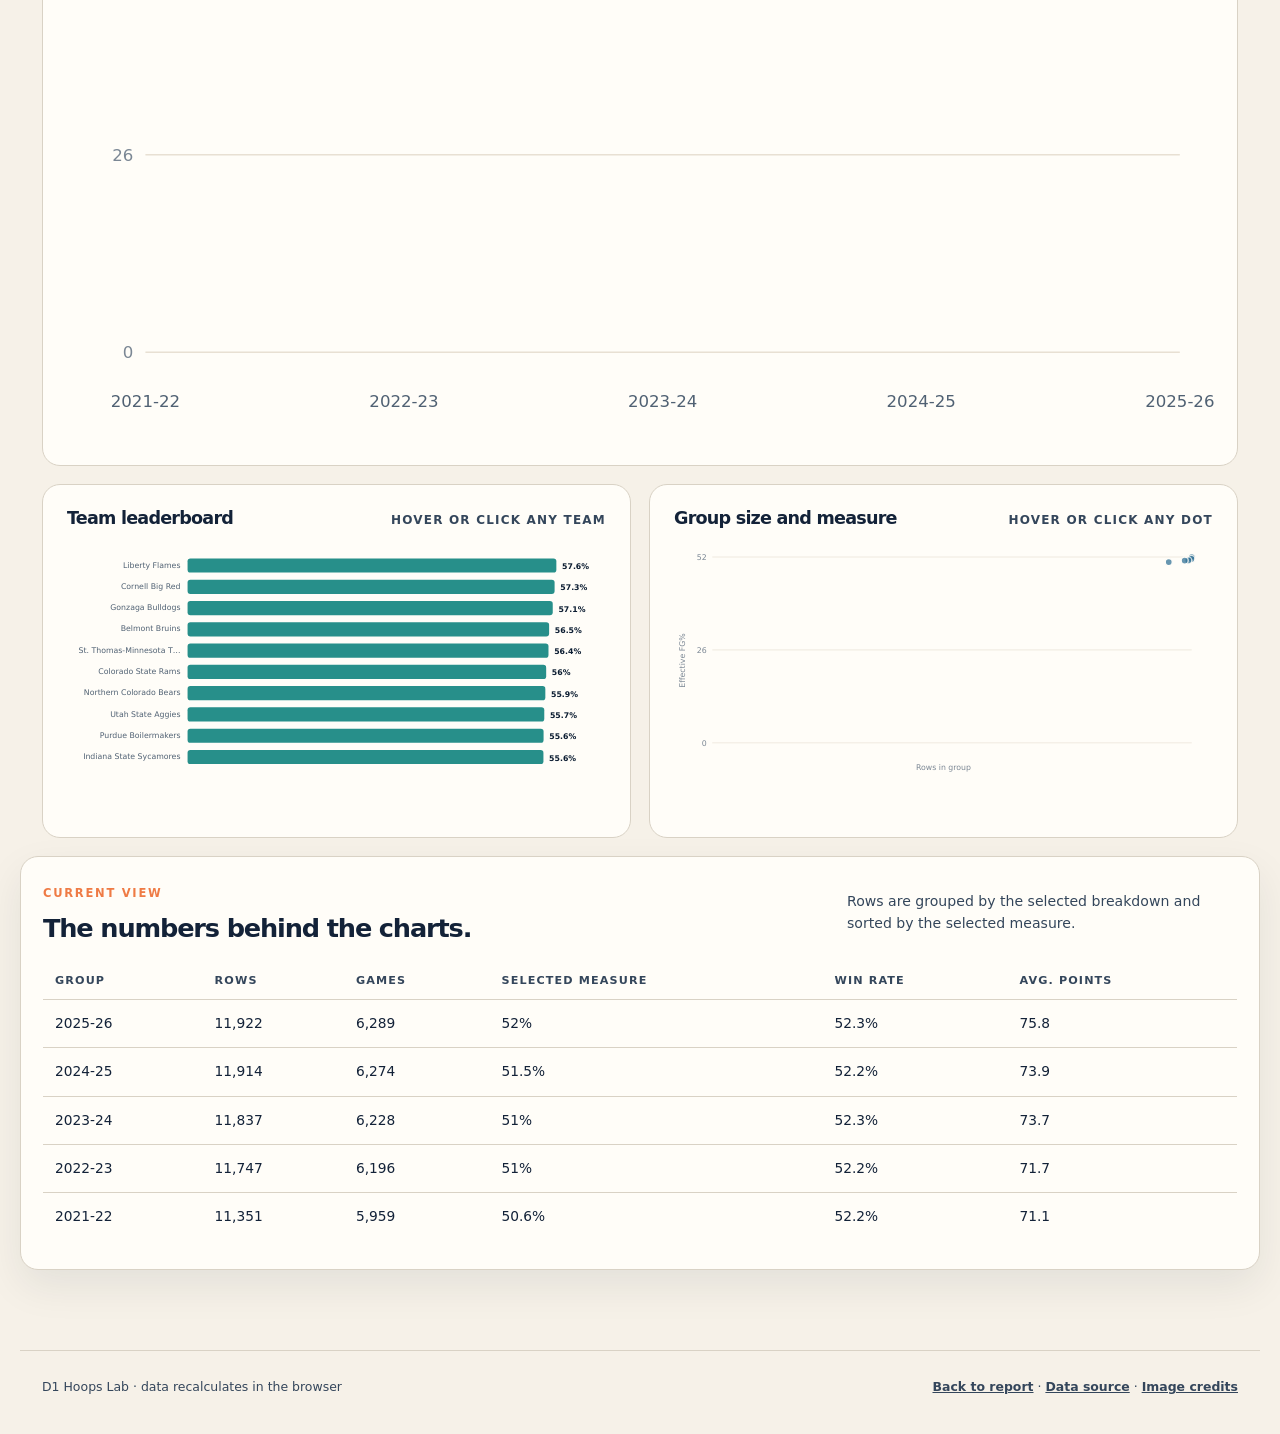
==== commit 6d3f6ced: "Make team matchups interactive and visual" ====
--- a/dashboard.html
+++ b/dashboard.html
@@ -66,8 +66,8 @@
         <div class="comparison-heading">
           <div>
             <p class="eyebrow">Head-to-head scouting</p>
-            <h2 id="comparison-heading">Put two programs on the same graph.</h2>
-            <p>Choose two programs for a focused matchup, or select multiple teams in Control the context for a multi-team season race. The comparison respects the season, conference, venue, and result filters above.</p>
+            <h2 id="comparison-heading">Why does one team win this matchup?</h2>
+            <p>Choose two programs for a focused scouting read. The graph tracks the selected measure over time, then the faceoff below shows which team owns the four factors that travel with March wins. Use the multi-team picker for a wider season race.</p>
           </div>
           <div class="comparison-controls">
             <label>Team one<select id="compare-team-a" aria-label="First team to compare"></select></label>
@@ -77,6 +77,14 @@
         <p id="comparison-status" class="comparison-status">Choose two teams to begin.</p>
         <div id="comparison-identities" class="comparison-identities" aria-live="polite"></div>
         <div id="dashboard-chart-compare" class="chart comparison-chart loading">Loading…</div>
+        <div class="comparison-story-grid">
+          <div class="head-to-head-factor-panel">
+            <div class="chart-card-heading"><h3>The four-factor faceoff</h3><span>School colors · click a row to learn why</span></div>
+            <p id="factor-board-status" class="comparison-status">Choose two teams to reveal the matchup story.</p>
+            <div id="dashboard-chart-factor-bars" class="factor-bar-chart"></div>
+          </div>
+          <aside id="concept-explainer" class="concept-explainer" aria-live="polite"></aside>
+        </div>
         <div class="multi-comparison-block">
           <div class="chart-card-heading"><h3>Selected-team season race</h3><span>Up to eight teams · hover for exact values</span></div>
           <p id="multi-comparison-status" class="comparison-status">Select at least two teams in Control the context.</p>
--- a/styles.css
+++ b/styles.css
@@ -356,6 +356,58 @@
 .comparison-controls { display: grid; grid-template-columns: repeat(2, minmax(170px, 1fr)); gap: 12px; min-width: min(100%, 520px); }
 .comparison-status { margin: 22px 0 0; color: var(--ink-soft); font-size: 0.9rem; }
 .comparison-chart { margin-top: 12px; }
+.comparison-story-grid { margin-top: 24px; display: grid; grid-template-columns: minmax(0, 1.18fr) minmax(280px, 0.82fr); gap: 14px; }
+.head-to-head-factor-panel { min-width: 0; padding: 20px; border: 1px solid var(--line); border-radius: 14px; background: #faf6ed; }
+.head-to-head-factor-panel .comparison-status { margin: 8px 0 14px; font-size: 0.78rem; }
+.factor-bar-chart { display: grid; gap: 8px; }
+.factor-duel-row { width: 100%; padding: 12px; border: 1px solid transparent; border-radius: 11px; background: var(--paper); color: var(--ink); cursor: pointer; font: inherit; text-align: left; transition: border-color 160ms ease, box-shadow 160ms ease, transform 160ms ease; }
+.factor-duel-row:hover, .factor-duel-row:focus-visible { border-color: var(--teal); box-shadow: 0 7px 18px rgba(19, 34, 56, 0.1); outline: none; transform: translateY(-2px); }
+.factor-duel-heading { display: flex; align-items: center; justify-content: space-between; gap: 12px; margin-bottom: 9px; color: var(--navy); font-size: 0.78rem; font-weight: 850; }
+.factor-duel-heading > span small { margin-left: 5px; color: var(--ink-soft); font-size: 0.63rem; font-weight: 600; }
+.factor-duel-heading strong { display: inline-flex; align-items: center; color: var(--teal); font-size: 0.7rem; text-align: right; }
+.factor-duel-b .factor-duel-heading strong { color: var(--orange); }
+.factor-bar-line { display: grid; grid-template-columns: minmax(132px, 0.48fr) minmax(0, 0.9fr); gap: 10px; align-items: center; margin-top: 5px; }
+.factor-bar-team { display: flex; align-items: center; gap: 6px; overflow: hidden; color: var(--ink-soft); font-size: 0.66rem; font-weight: 750; white-space: nowrap; }
+.factor-bar-team i { width: 7px; height: 7px; flex: 0 0 auto; border-radius: 50%; }
+.factor-bar-team b { margin-left: auto; color: var(--navy); }
+.factor-track { height: 9px; overflow: hidden; border-radius: 999px; background: #e5ded1; }
+.factor-track i { display: block; height: 100%; border-radius: inherit; }
+.concept-explainer { min-width: 0; padding: 22px; overflow: hidden; background: var(--navy); border-radius: 14px; color: white; box-shadow: 0 12px 28px rgba(11, 28, 49, 0.16); }
+.concept-heading .eyebrow { margin-bottom: 8px; color: var(--gold); font-size: 0.62rem; }
+.concept-heading h3 { margin-bottom: 8px; color: white; font-size: 1.35rem; }
+.concept-heading p { margin: 0; color: #cbd4df; font-size: 0.78rem; line-height: 1.45; }
+.concept-formula { margin-top: 13px; padding: 10px 12px; border: 1px solid rgba(255,255,255,0.15); border-radius: 9px; background: rgba(255,255,255,0.07); }
+.concept-formula span { display: block; color: var(--gold); font-size: 0.6rem; font-weight: 850; letter-spacing: 0.1em; text-transform: uppercase; }
+.concept-formula strong { display: block; margin-top: 5px; color: white; font-family: "SFMono-Regular", Consolas, monospace; font-size: 0.72rem; }
+.concept-formula small { display: block; margin-top: 6px; color: #93a3b4; font-size: 0.65rem; line-height: 1.3; }
+.concept-video { margin-top: 14px; }
+.concept-video iframe { display: block; width: 100%; aspect-ratio: 16 / 9; border: 0; border-radius: 9px; background: #071321; }
+.concept-video a { display: inline-block; margin-top: 7px; color: var(--gold); font-size: 0.66rem; font-weight: 800; text-decoration: none; }
+.concept-video-placeholder > div { margin: 0; }
+.concept-video-caption { padding: 15px; border: 1px dashed rgba(255,255,255,0.18); border-radius: 9px; color: #93a3b4; font-size: 0.68rem; line-height: 1.4; }
+.concept-visual { height: 126px; position: relative; margin-top: 16px; overflow: hidden; border: 1px solid rgba(255,255,255,0.12); border-radius: 11px; background: linear-gradient(145deg, rgba(39,143,138,0.28), rgba(11,28,49,0.1)); }
+.concept-visual b { position: absolute; right: 12px; bottom: 10px; color: var(--gold); font-size: 0.65rem; letter-spacing: 0.04em; text-transform: uppercase; }
+.concept-visual small { position: absolute; right: 12px; bottom: 28px; max-width: 145px; color: #cbd4df; font-size: 0.61rem; line-height: 1.25; text-align: right; }
+.concept-visual-shots .court-hoop { position: absolute; left: 24px; top: 43px; width: 30px; height: 30px; border: 4px solid var(--gold); border-radius: 50%; }
+.shot-dot { position: absolute; display: grid; width: 27px; height: 27px; place-items: center; border-radius: 50%; color: var(--navy); font-size: 0.7rem; font-weight: 900; }
+.shot-two { left: 123px; top: 74px; background: var(--teal); }
+.shot-three { left: 206px; top: 25px; background: var(--orange); }
+.shot-path { position: absolute; width: 82px; border-top: 2px dashed rgba(255,255,255,0.7); transform-origin: left center; }
+.path-two { left: 57px; top: 75px; transform: rotate(4deg); }
+.path-three { left: 57px; top: 57px; transform: rotate(-20deg); }
+.concept-visual-turnover .possession-ball { position: absolute; left: 45px; top: 44px; display: grid; width: 36px; height: 36px; place-items: center; border: 2px solid var(--gold); border-radius: 50%; color: var(--gold); font-size: 1.3rem; }
+.possession-path { position: absolute; left: 86px; top: 61px; width: 85px; border-top: 3px solid var(--teal); transform: rotate(-12deg); }
+.possession-x { position: absolute; left: 164px; top: 30px; color: var(--orange); font-size: 3rem; font-weight: 900; }
+.concept-visual-rebound .backboard { position: absolute; left: 48px; top: 18px; width: 7px; height: 66px; background: white; }
+.concept-visual-rebound .rim { position: absolute; left: 54px; top: 77px; width: 43px; height: 13px; border: 4px solid var(--orange); border-top: 0; border-radius: 0 0 22px 22px; }
+.rebound-ball { position: absolute; display: grid; width: 22px; height: 22px; place-items: center; border: 2px solid white; border-radius: 50%; color: var(--gold); font-size: 0.8rem; }
+.ball-miss { left: 101px; top: 38px; }
+.ball-board { left: 111px; top: 89px; background: var(--teal); }
+.rebound-arrow { position: absolute; left: 92px; top: 64px; color: var(--gold); font-size: 2rem; transform: rotate(28deg); }
+.concept-visual-freethrow .free-line { position: absolute; left: 50px; top: 83px; width: 170px; border-top: 2px dashed rgba(255,255,255,0.5); }
+.free-hoop { position: absolute; left: 217px; top: 66px; width: 31px; height: 31px; border: 4px solid var(--orange); border-radius: 50%; }
+.free-ball { position: absolute; left: 87px; top: 68px; color: var(--gold); font-size: 1.7rem; }
+.free-arrow { position: absolute; left: 144px; top: 37px; color: var(--teal); font-size: 2.5rem; }
 .team-dna-panel { margin-top: 22px; padding: 28px; background: var(--navy); border-radius: var(--radius); color: white; box-shadow: var(--shadow); }
 .team-dna-heading { display: flex; align-items: end; justify-content: space-between; gap: 28px; }
 .team-dna-heading h2 { margin-bottom: 8px; font-size: 1.6rem; }
@@ -509,6 +561,7 @@
   .mode-switcher { margin-top: 20px; }
   .control-grid { margin-top: 24px; }
   .comparison-controls { margin-top: 24px; }
+  .comparison-story-grid { grid-template-columns: 1fr; }
   .team-dna-status { margin-top: 18px; }
   .matchup-insights { grid-template-columns: 1fr; }
   .matchup-rule { margin-top: 24px; }
@@ -534,6 +587,7 @@
   .filter-grid, .control-grid { grid-template-columns: 1fr; }
   .filter-grid label:last-child { grid-column: auto; }
   .comparison-controls { grid-template-columns: 1fr; }
+  .factor-bar-line { grid-template-columns: minmax(112px, 0.56fr) minmax(0, 0.9fr); }
   .matchup-summary { grid-template-columns: 1fr 1fr; gap: 9px; }
   .matchup-stat { min-height: 112px; padding: 14px; }
   .matchup-stat strong { font-size: 1.45rem; }
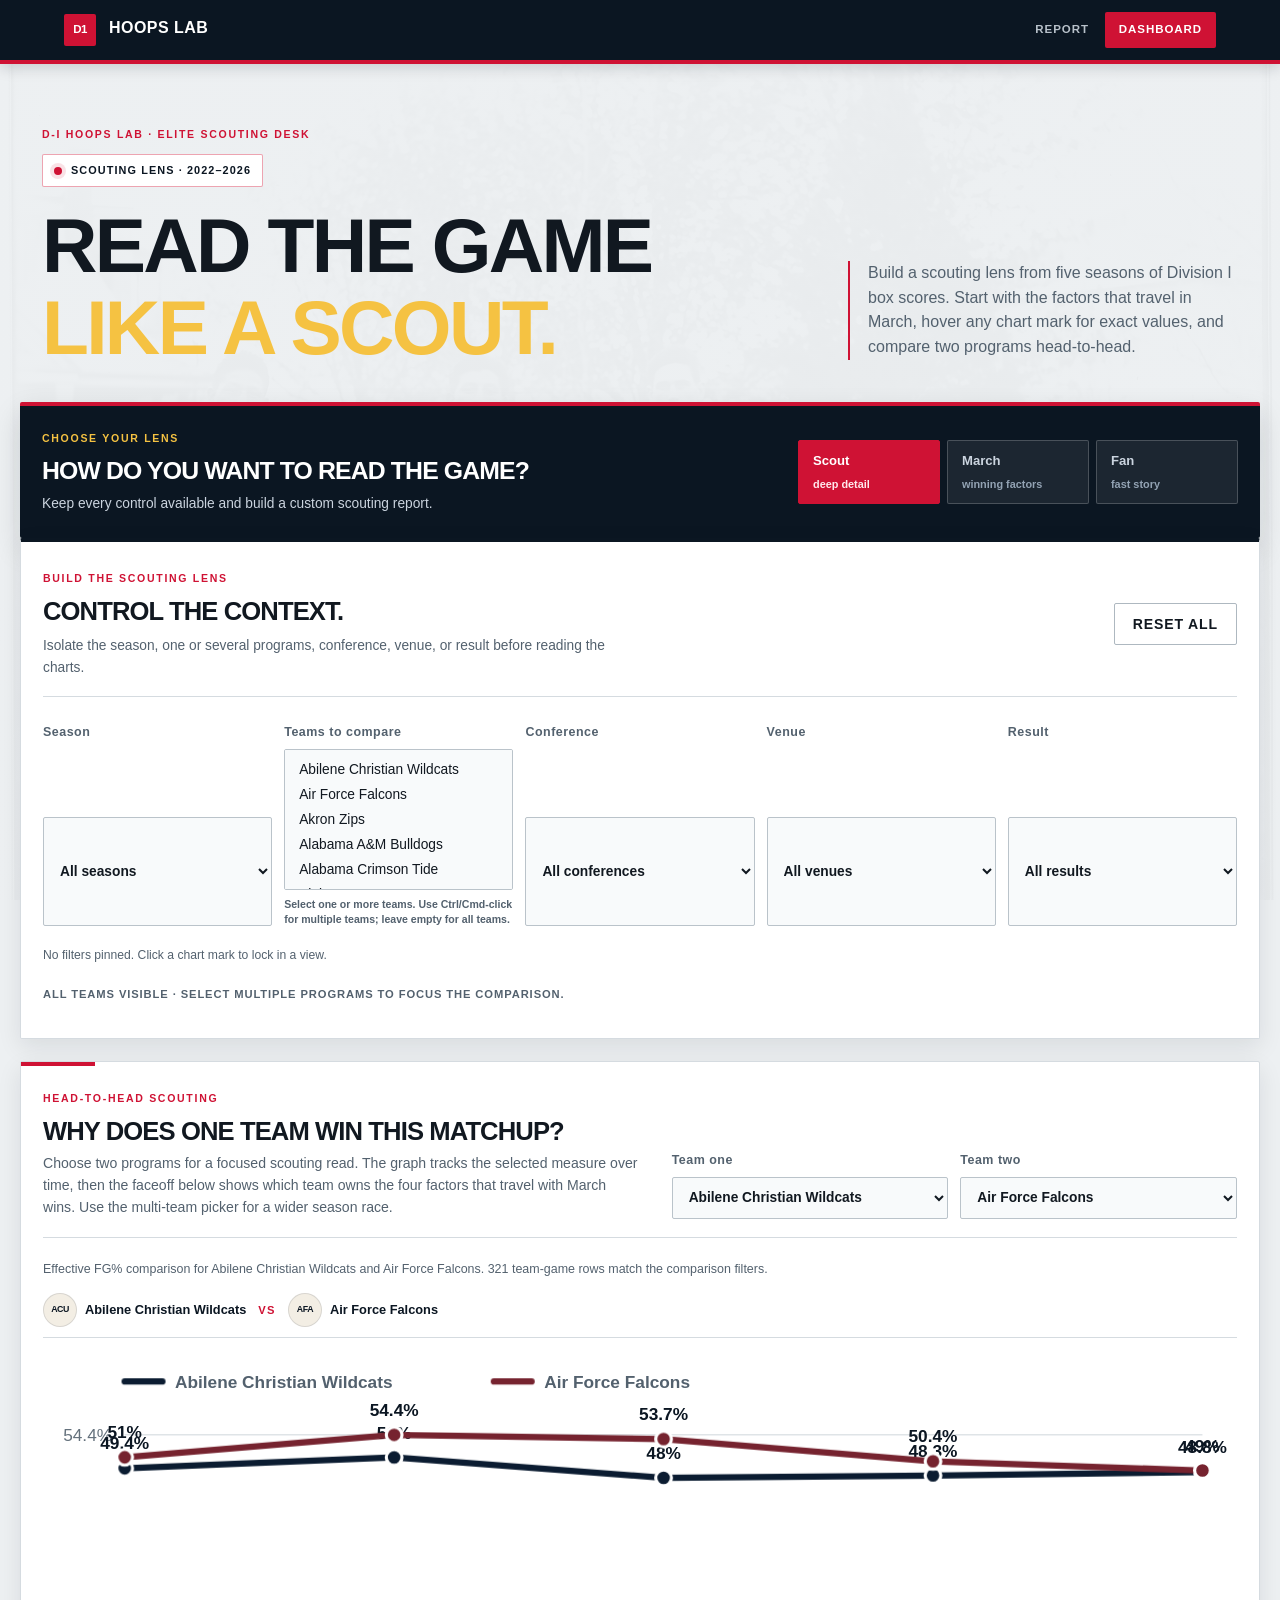
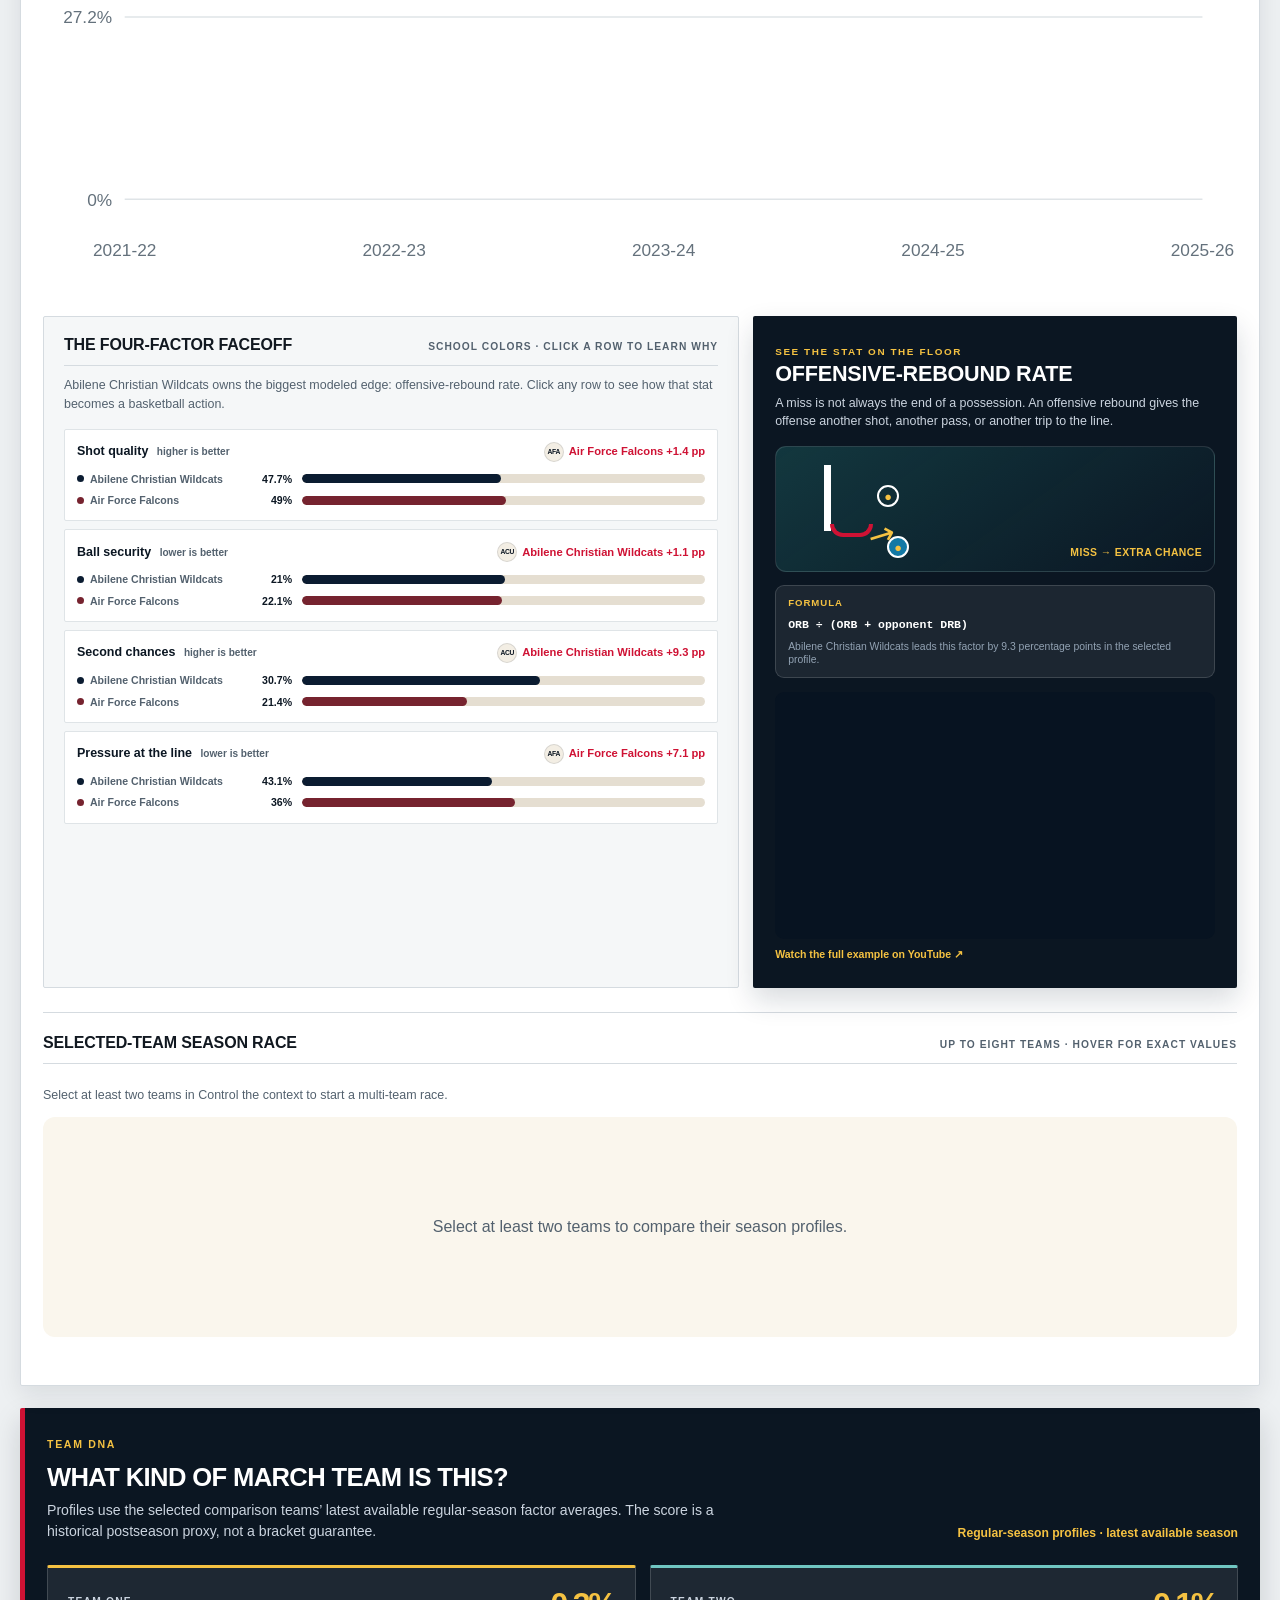
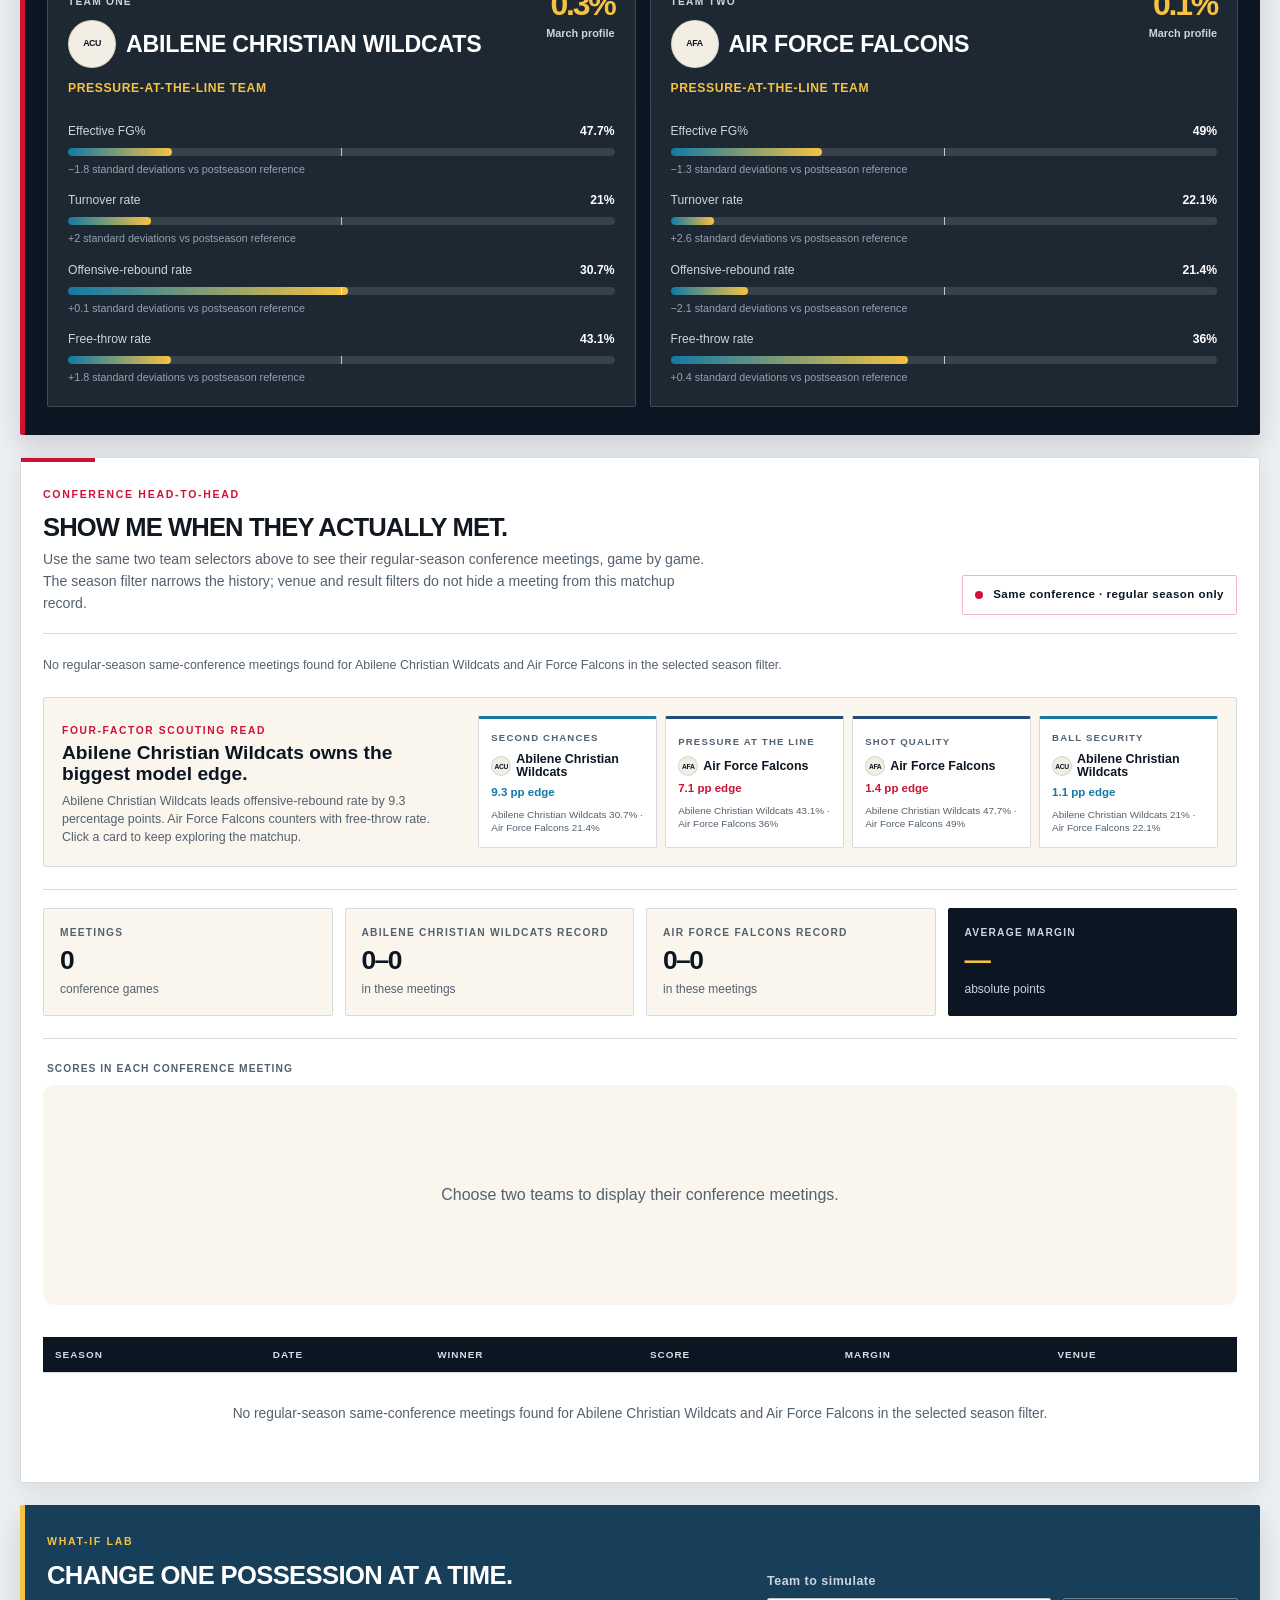
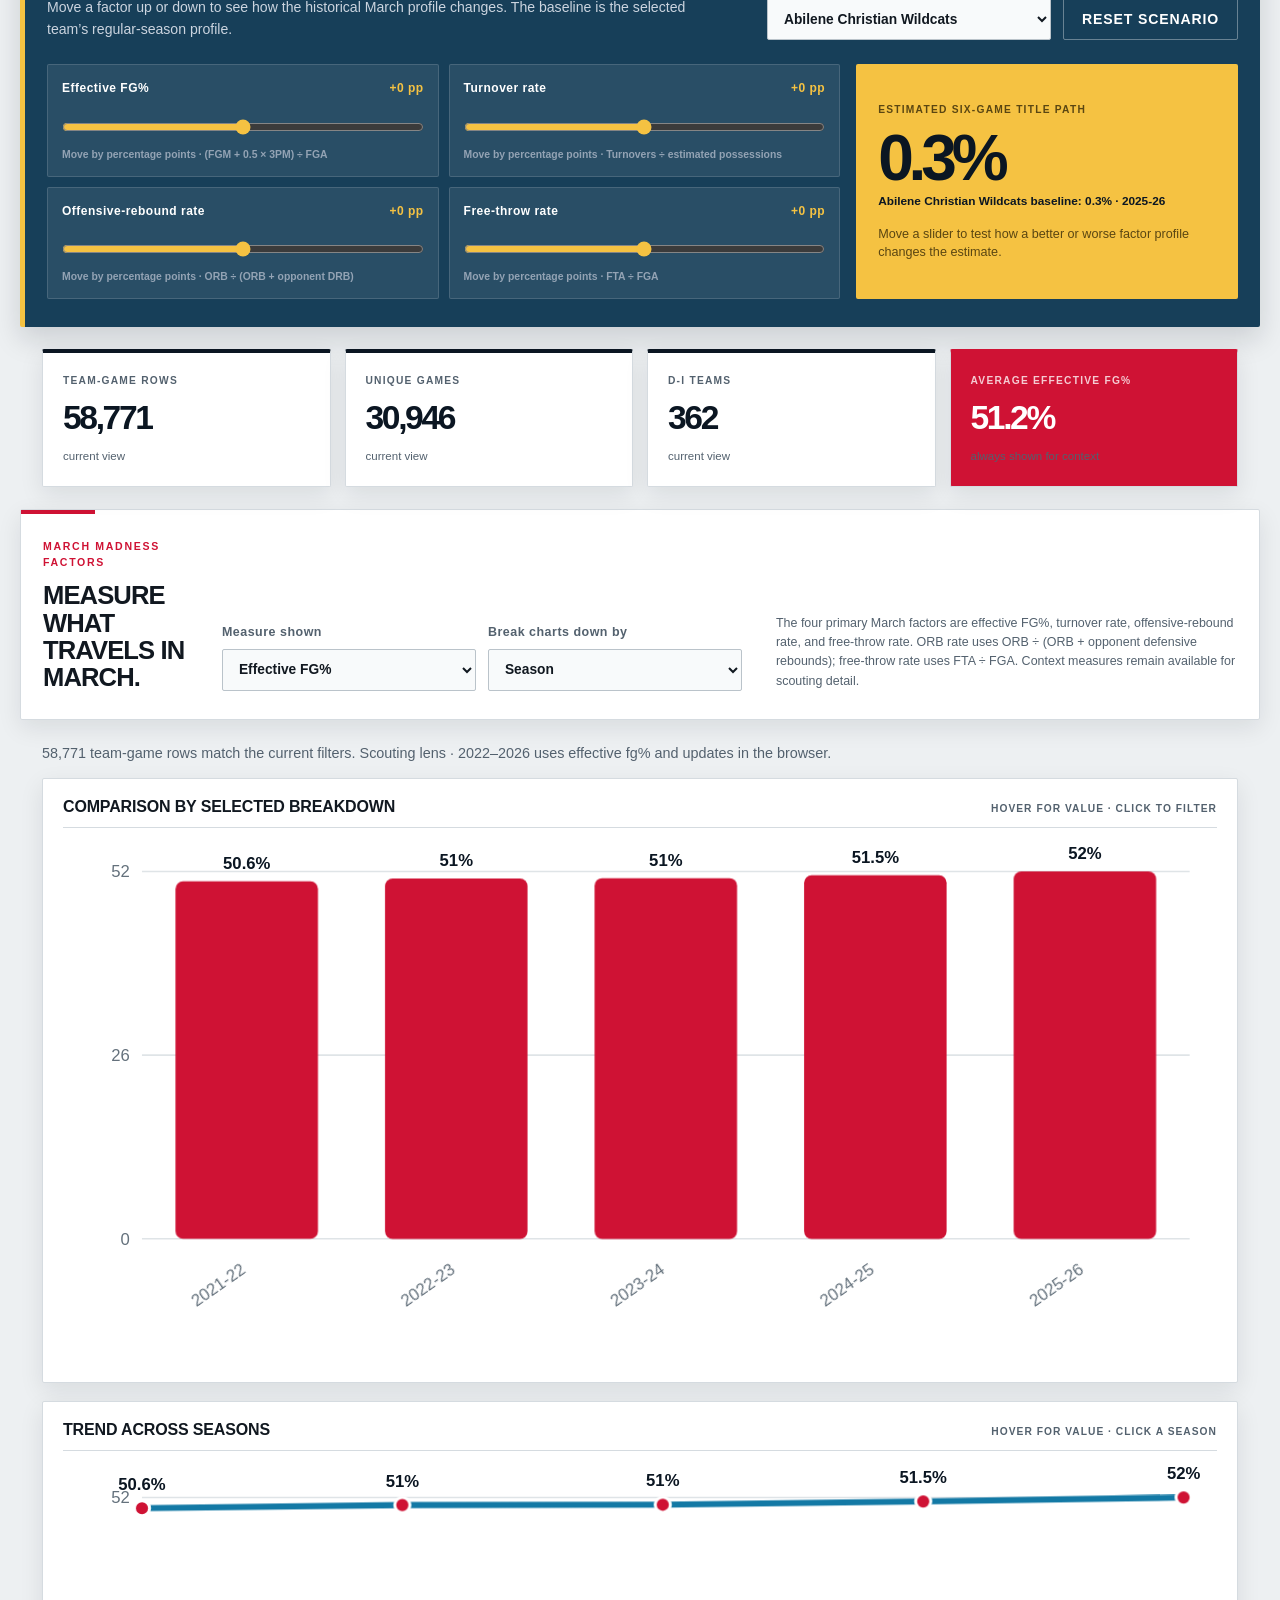
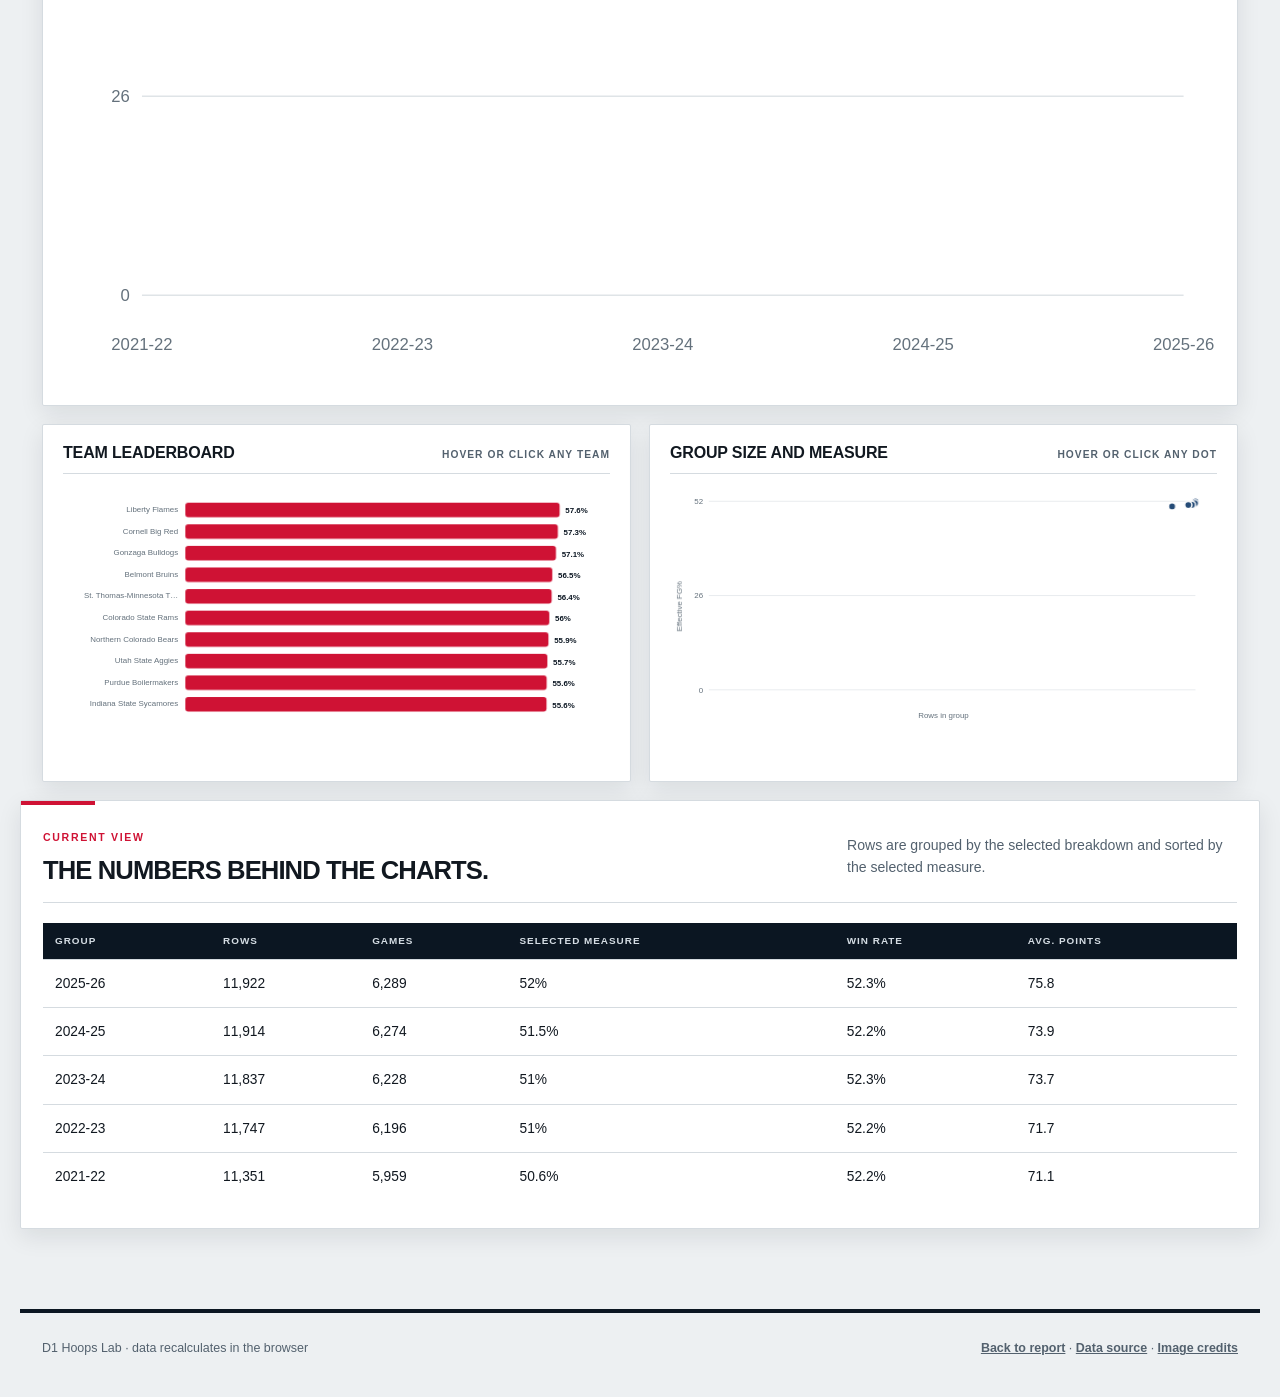
==== commit fd1496e4: "Give the site a broadcast sports desk look" ====
--- a/dashboard.html
+++ b/dashboard.html
@@ -19,7 +19,7 @@
     <main class="dashboard-page">
       <section class="dashboard-heading">
         <div>
-          <p class="eyebrow">Elite Sports Knowledge Mode</p>
+          <p class="eyebrow">D-I Hoops Lab · Elite Scouting Desk</p>
           <div class="dashboard-mode" aria-label="Current dashboard mode">
             <span class="mode-dot" aria-hidden="true"></span>
             <span id="dashboard-mode-badge">Scouting lens · 2022–2026</span>
--- a/styles.css
+++ b/styles.css
@@ -261,6 +261,11 @@
 .chart-title { margin: 0 0 8px 4px; }
 .chart { min-height: 240px; position: relative; }
 .chart svg { width: 100%; height: auto; min-height: 240px; overflow: visible; }
+.chart-is-refreshing > svg, .chart-is-refreshing > .empty-chart { animation: chart-surface-in 520ms cubic-bezier(0.22, 1, 0.36, 1) both; animation-delay: var(--chart-delay, 0ms); transform-origin: center center; }
+.chart-is-refreshing > svg .chart-bar { transform-box: fill-box; transform-origin: center bottom; animation: chart-bar-in 620ms cubic-bezier(0.22, 1, 0.36, 1) both; animation-delay: calc(var(--chart-delay, 0ms) + 80ms); }
+.chart-is-refreshing > svg .chart-line, .chart-is-refreshing > svg .chart-line-alt, .chart-is-refreshing > svg .chart-line-third, .chart-is-refreshing > svg .chart-line-fourth, .chart-is-refreshing > svg .chart-dumbbell-line, .chart-is-refreshing > svg .chart-lollipop-line { stroke-dasharray: 1100; stroke-dashoffset: 1100; animation: chart-line-in 760ms ease-out both; animation-delay: calc(var(--chart-delay, 0ms) + 95ms); }
+.chart-is-refreshing > svg .chart-dot, .chart-is-refreshing > svg .chart-dot-primary, .chart-is-refreshing > svg .chart-dot-alt, .chart-is-refreshing > svg .chart-dot-third, .chart-is-refreshing > svg .chart-dot-fourth, .chart-is-refreshing > svg .chart-dot-soft, .chart-is-refreshing > svg .chart-radar-point, .chart-is-refreshing > svg .chart-dumbbell-point, .chart-is-refreshing > svg .chart-lollipop-point { transform-box: fill-box; transform-origin: center; animation: chart-point-in 460ms cubic-bezier(0.22, 1, 0.36, 1) both; animation-delay: calc(var(--chart-delay, 0ms) + 210ms); }
+.chart-is-refreshing > svg .chart-radar-area { transform-box: fill-box; transform-origin: center; animation: chart-area-in 620ms cubic-bezier(0.22, 1, 0.36, 1) both; animation-delay: calc(var(--chart-delay, 0ms) + 110ms); }
 .chart [data-tooltip] { cursor: crosshair; outline: none; transition: filter 140ms ease, opacity 140ms ease; }
 .chart [data-tooltip]:hover, .chart [data-tooltip]:focus { filter: brightness(0.82) saturate(1.18); }
 .chart [data-tooltip].is-selected { filter: brightness(0.78) saturate(1.3); stroke: var(--gold); stroke-width: 3; }
@@ -295,6 +300,27 @@
 .chart-lollipop-line { stroke: var(--teal); stroke-width: 5; stroke-linecap: round; opacity: 0.35; }
 .chart-lollipop-point { fill: var(--orange); stroke: var(--paper); stroke-width: 3; cursor: crosshair; }
 .empty-chart { min-height: 220px; display: grid; place-items: center; color: var(--ink-soft); background: #faf6ed; border-radius: 12px; }
+
+@keyframes chart-surface-in {
+  from { opacity: 0; transform: translate3d(0, 16px, 0) scale(0.985); }
+  to { opacity: 1; transform: translate3d(0, 0, 0) scale(1); }
+}
+@keyframes chart-bar-in {
+  from { opacity: 0.25; transform: scaleY(0.08); }
+  to { opacity: 1; transform: scaleY(1); }
+}
+@keyframes chart-line-in {
+  from { opacity: 0.2; stroke-dashoffset: 1100; }
+  to { opacity: 1; stroke-dashoffset: 0; }
+}
+@keyframes chart-point-in {
+  from { opacity: 0; transform: scale(0.35); }
+  to { opacity: 1; transform: scale(1); }
+}
+@keyframes chart-area-in {
+  from { opacity: 0; transform: scale(0.72); }
+  to { opacity: 1; transform: scale(1); }
+}
 
 .methodology-section {
   margin-top: 18px;
@@ -608,4 +634,240 @@
 @media (prefers-reduced-motion: reduce) {
   body[data-page="report"], body[data-page="dashboard"] { background-attachment: scroll; }
   .report-section, .dashboard-chart-card, .chart-tooltip { transition: none; }
-}
+  .chart-is-refreshing > svg, .chart-is-refreshing > .empty-chart, .chart-is-refreshing > svg * { animation: none !important; }
+}
+
+/* Broadcast desk theme: compact, high-contrast, and scoreboard-led. */
+:root {
+  --ink: #111820;
+  --ink-soft: #53616e;
+  --navy: #0b1622;
+  --cream: #edf0f2;
+  --paper: #ffffff;
+  --line: #d5dbe0;
+  --orange: #cf1234;
+  --gold: #f5c242;
+  --teal: #1379a5;
+  --blue: #254b76;
+  --shadow: 0 8px 24px rgba(11, 22, 34, 0.09);
+  --radius: 4px;
+}
+
+body {
+  background-color: var(--cream);
+  color: var(--ink);
+  font-family: Arial, Helvetica, sans-serif;
+}
+
+body[data-page="report"], body[data-page="dashboard"] {
+  background-image: linear-gradient(rgba(237, 240, 242, 0.965), rgba(237, 240, 242, 0.965)), url("assets/basketball-1901-purdue.jpg");
+  background-position: center top;
+  background-size: cover;
+  background-attachment: fixed;
+}
+
+body[data-page="dashboard"] {
+  background-image: linear-gradient(rgba(237, 240, 242, 0.975), rgba(237, 240, 242, 0.975)), url("assets/basketball-1909-nara.jpg");
+}
+
+.site-nav {
+  height: 64px;
+  padding: 0 clamp(18px, 5vw, 76px);
+  background: var(--navy);
+  border-bottom: 4px solid var(--orange);
+  color: white;
+  box-shadow: 0 3px 14px rgba(11, 22, 34, 0.18);
+}
+
+.brand {
+  color: white;
+  font-family: "Arial Narrow", Arial, Helvetica, sans-serif;
+  font-size: 1rem;
+  font-weight: 900;
+  letter-spacing: 0.03em;
+  text-transform: uppercase;
+}
+
+.brand-mark {
+  width: 32px;
+  height: 32px;
+  margin-right: 8px;
+  border-radius: 2px;
+  background: var(--orange);
+  color: white;
+  font-size: 0.72rem;
+  font-weight: 900;
+}
+
+nav { gap: 2px; }
+nav a {
+  padding: 9px 14px;
+  border-radius: 2px;
+  color: #b8c1ca;
+  font-size: 0.72rem;
+  font-weight: 900;
+  letter-spacing: 0.08em;
+  text-transform: uppercase;
+}
+nav a:hover, nav a.active { background: var(--orange); color: white; }
+
+h1, h2, h3 {
+  font-family: "Arial Narrow", Arial, Helvetica, sans-serif;
+  font-weight: 900;
+  letter-spacing: -0.035em;
+  text-transform: uppercase;
+}
+
+h1 { font-size: clamp(3rem, 6.5vw, 7rem); }
+h2 { font-size: clamp(1.65rem, 2.8vw, 2.8rem); }
+h3 { font-size: 1rem; letter-spacing: -0.01em; }
+
+.eyebrow {
+  color: var(--orange);
+  font-size: 0.66rem;
+  font-weight: 900;
+  letter-spacing: 0.16em;
+}
+
+.hero {
+  min-height: 450px;
+  border-bottom: 7px solid var(--orange);
+}
+
+.report-hero {
+  background-image: linear-gradient(112deg, rgba(11, 22, 34, 0.97) 0%, rgba(11, 22, 34, 0.91) 55%, rgba(207, 18, 52, 0.58) 100%), url("assets/basketball-1901-purdue.jpg");
+}
+
+.hero .eyebrow { color: var(--gold); }
+.hero-summary { color: #c9d1d8; }
+.hero-note { border-left: 2px solid var(--orange); padding-left: 14px; }
+.hero-note p { color: var(--gold); font-family: "Arial Narrow", Arial, sans-serif; text-transform: uppercase; }
+.button { border-radius: 2px; text-transform: uppercase; letter-spacing: 0.06em; }
+.button-light { background: var(--gold); color: var(--navy); }
+.button-dark { background: var(--orange); color: white; }
+.button-outline { border-color: #aeb8c0; }
+.button-outline:hover { background: var(--orange); border-color: var(--orange); color: white; }
+
+.headline-card, .summary-card {
+  min-height: 138px;
+  padding: 20px;
+  border: 1px solid var(--line);
+  border-top: 4px solid var(--navy);
+  border-radius: 2px;
+  box-shadow: var(--shadow);
+}
+.headline-card.accent-card, .summary-card.accent-card { border-top-color: var(--orange); background: var(--orange); }
+.card-label { color: var(--ink-soft); font-size: 0.64rem; font-weight: 900; letter-spacing: 0.12em; }
+.headline-card strong, .summary-card strong { font-family: "Arial Narrow", Arial, sans-serif; font-weight: 900; }
+.headline-card > span:last-child, .summary-card > span:last-child { color: var(--ink-soft); font-size: 0.72rem; }
+
+.intro-section { padding-top: 92px; padding-bottom: 48px; }
+.intro-section h2 { max-width: 900px; }
+.intro-section p:not(.interaction-note) { color: var(--ink-soft); font-size: 0.98rem; }
+.interaction-note { color: var(--orange); }
+.interaction-note span { border-radius: 2px; background: var(--orange); color: white; }
+
+.march-takeaway, .mode-panel, .team-dna-panel, .simulator-panel {
+  border-radius: 2px;
+  box-shadow: 0 12px 28px rgba(11, 22, 34, 0.15);
+}
+.march-takeaway { border-left: 5px solid var(--orange); }
+.march-takeaway .eyebrow, .mode-panel .eyebrow, .team-dna-panel .eyebrow, .simulator-panel .eyebrow { color: var(--gold); }
+.march-takeaway-header h2, .team-dna-heading h2, .simulator-heading h2 { letter-spacing: -0.025em; }
+.march-model-chart { border-radius: 2px; }
+.march-factor { border-radius: 2px; }
+
+.report-section, .filter-panel, .comparison-panel, .matchup-panel, .control-panel, .table-section, .dashboard-chart-card {
+  border-radius: 2px;
+  border-color: var(--line);
+  box-shadow: var(--shadow);
+}
+.report-section { border-left: 4px solid var(--navy); }
+.report-section:hover, .dashboard-chart-card:hover { border-color: var(--orange); box-shadow: 0 12px 28px rgba(11, 22, 34, 0.12); }
+.why-it-matters { border-left-color: var(--orange); border-radius: 0 2px 2px 0; background: #f7f8f9; }
+.why-it-matters span { color: var(--orange); }
+
+.dashboard-heading { padding-top: 62px; padding-bottom: 34px; }
+.dashboard-heading h1 { font-size: clamp(3rem, 6vw, 6.4rem); }
+.dashboard-mode { border-radius: 2px; border-color: rgba(207, 18, 52, 0.38); background: white; color: var(--navy); }
+.mode-dot { background: var(--orange); box-shadow: 0 0 0 4px rgba(207, 18, 52, 0.12); }
+.mode-panel { border-top: 4px solid var(--orange); }
+.mode-button { border-radius: 2px; }
+.mode-button.is-active { background: var(--orange); border-color: var(--orange); color: white; }
+.mode-button.is-active span { color: #ffe8ec; }
+
+.filter-panel, .control-panel, .table-section { background: var(--paper); }
+.filter-panel { border-top: 4px solid var(--navy); }
+.filter-heading, .table-heading { border-bottom: 1px solid var(--line); padding-bottom: 18px; }
+.filter-heading-note, .control-note { color: var(--ink-soft); }
+select { border-radius: 2px; border-color: #bac3ca; background: #f8fafb; }
+select:focus { outline: 3px solid rgba(207, 18, 52, 0.14); border-color: var(--orange); }
+.multi-team-field select option:checked { background: var(--orange) linear-gradient(0deg, var(--orange), var(--orange)); }
+.filter-chip { border-radius: 2px; background: #fff1f3; border-color: rgba(207, 18, 52, 0.3); }
+.filter-chip span, .filter-chip b { color: var(--orange); }
+
+.comparison-panel, .matchup-panel, .control-panel, .table-section { position: relative; background: var(--paper); }
+.comparison-panel::before, .matchup-panel::before, .control-panel::before, .table-section::before {
+  content: "";
+  position: absolute;
+  top: 0;
+  left: 0;
+  width: 74px;
+  height: 4px;
+  background: var(--orange);
+}
+.comparison-heading, .matchup-heading { padding-bottom: 18px; border-bottom: 1px solid var(--line); }
+.comparison-status { color: var(--ink-soft); font-size: 0.78rem; }
+.comparison-identities { border-bottom: 1px solid var(--line); padding-bottom: 10px; }
+.comparison-team-identity { font-weight: 900; }
+.vs-mark { color: var(--orange); }
+.head-to-head-factor-panel { border-radius: 2px; background: #f5f7f8; }
+.factor-duel-row { border-radius: 2px; border-color: #dfe4e7; }
+.factor-duel-row:hover, .factor-duel-row:focus-visible { border-color: var(--orange); }
+.factor-duel-heading strong, .factor-duel-b .factor-duel-heading strong { color: var(--orange); }
+.concept-explainer { border-radius: 2px; }
+.multi-comparison-block { border-top-color: var(--line); }
+
+.team-dna-panel { border-left: 5px solid var(--orange); }
+.dna-card, .scenario-slider { border-radius: 2px; }
+.matchup-rule { border-radius: 2px; border-color: rgba(207, 18, 52, 0.3); }
+.matchup-rule .mode-dot { background: var(--orange); box-shadow: none; }
+.matchup-insights { border-radius: 2px; }
+.matchup-edge-card { border-radius: 2px; }
+.matchup-edge-card:hover, .matchup-edge-card:focus-visible { border-color: var(--orange); }
+.matchup-edge-card.edge-b { border-top-color: var(--blue); }
+.matchup-summary { border-top: 1px solid var(--line); padding-top: 18px; }
+.matchup-stat { border-radius: 2px; }
+.matchup-stat-accent { background: var(--navy); }
+
+.simulator-panel { border-left: 5px solid var(--gold); }
+.scenario-result { border-radius: 2px; }
+
+.dashboard-chart-card { padding: 20px; }
+.chart-card-heading { padding-bottom: 10px; border-bottom: 1px solid var(--line); }
+.chart-title, .chart-card-heading span { color: var(--ink-soft); font-size: 0.64rem; }
+.chart-grid { stroke: #dfe4e7; }
+.chart-axis, .chart-label { fill: #64717c; }
+.chart-value { fill: var(--navy); }
+.chart-bar, .chart-dumbbell-loss, .chart-lollipop-point { fill: var(--orange); }
+.chart-line-alt { stroke: var(--orange); }
+.chart-dumbbell-win { fill: var(--teal); }
+.chart-tooltip { border-radius: 2px; background: var(--navy); }
+
+table { background: white; }
+th { background: var(--navy); color: #d5dde4; font-size: 0.62rem; }
+td { border-top-color: var(--line); }
+tbody tr:hover { background: #fff4f5; }
+.site-footer { border-top: 4px solid var(--navy); }
+.noscript { background: var(--orange); }
+
+@media (max-width: 620px) {
+  .site-nav { height: 62px; }
+  .brand { font-size: 0.86rem; }
+  nav a { padding: 8px 9px; font-size: 0.64rem; }
+  .hero { border-bottom-width: 5px; }
+  .dashboard-heading { padding-top: 44px; }
+  .filter-heading, .table-heading { display: block; }
+  .filter-heading .button { margin-top: 18px; }
+  .comparison-heading, .matchup-heading { padding-bottom: 14px; }
+}
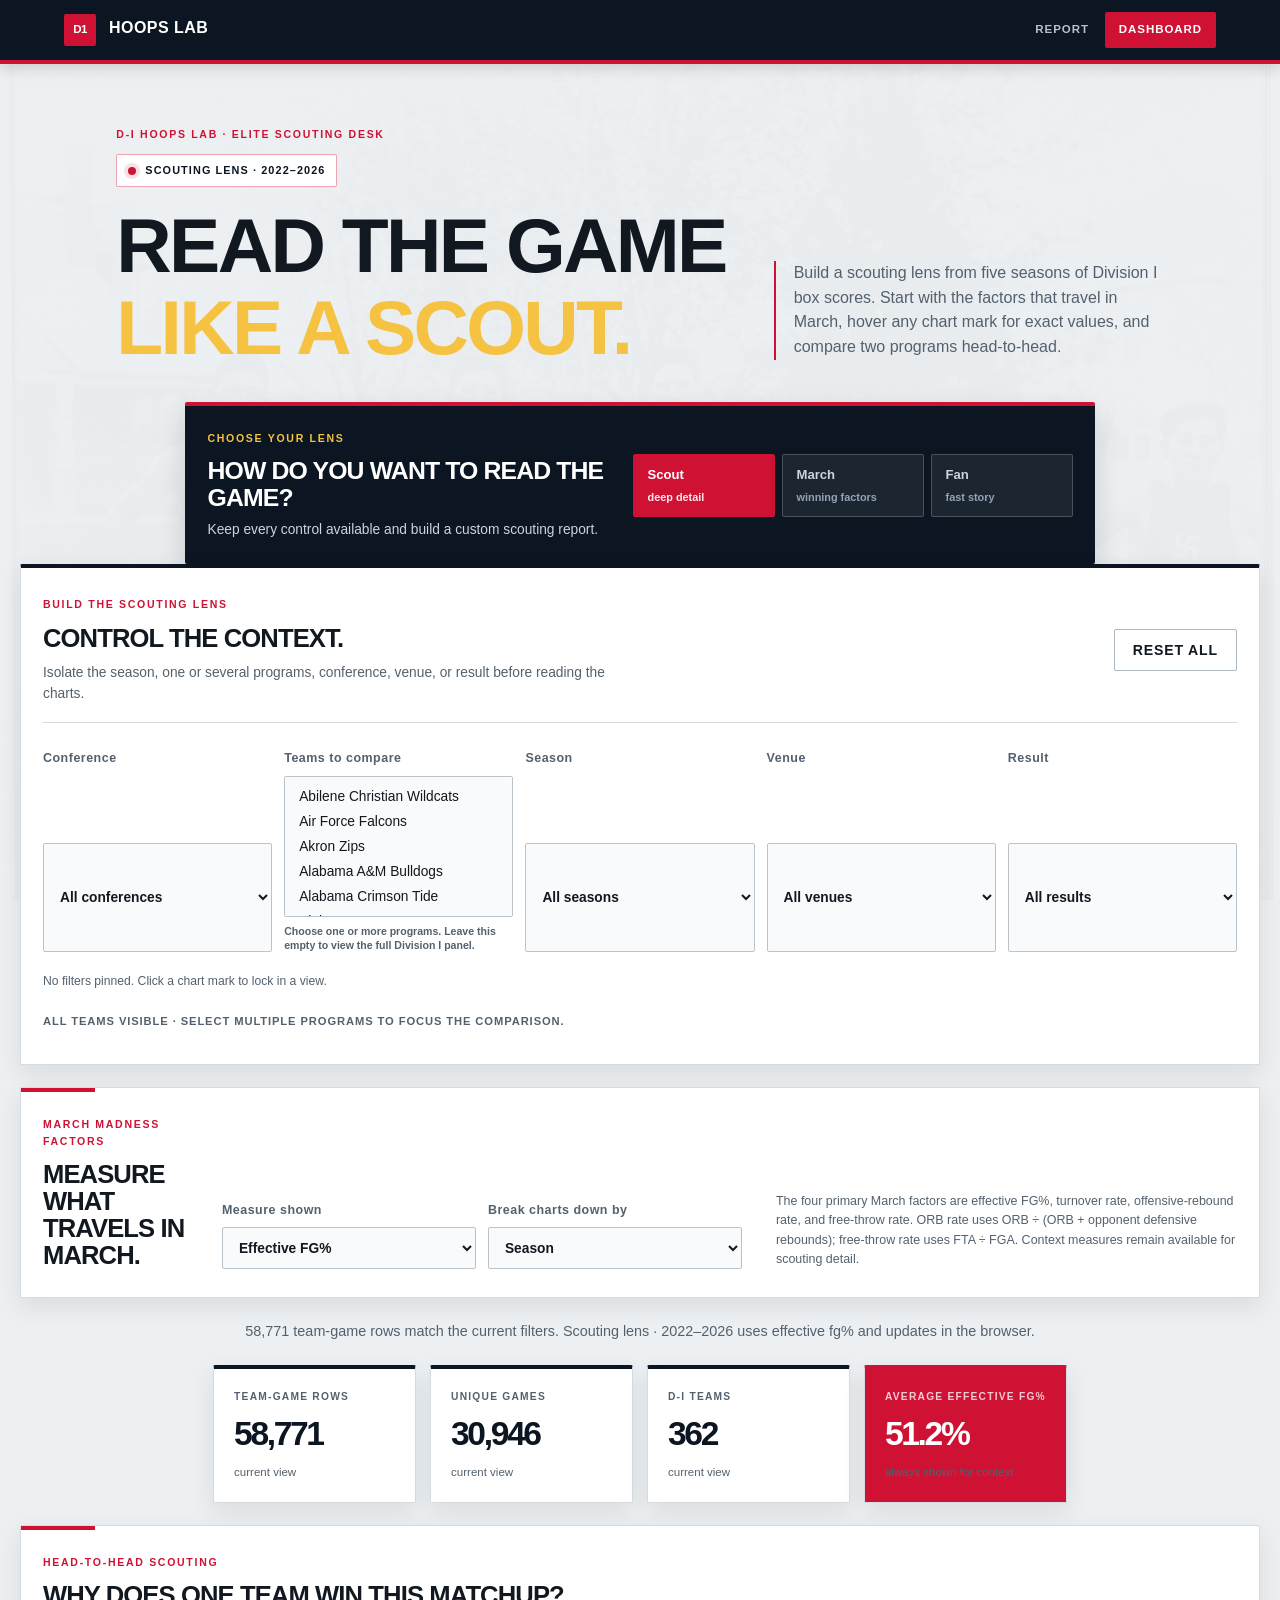
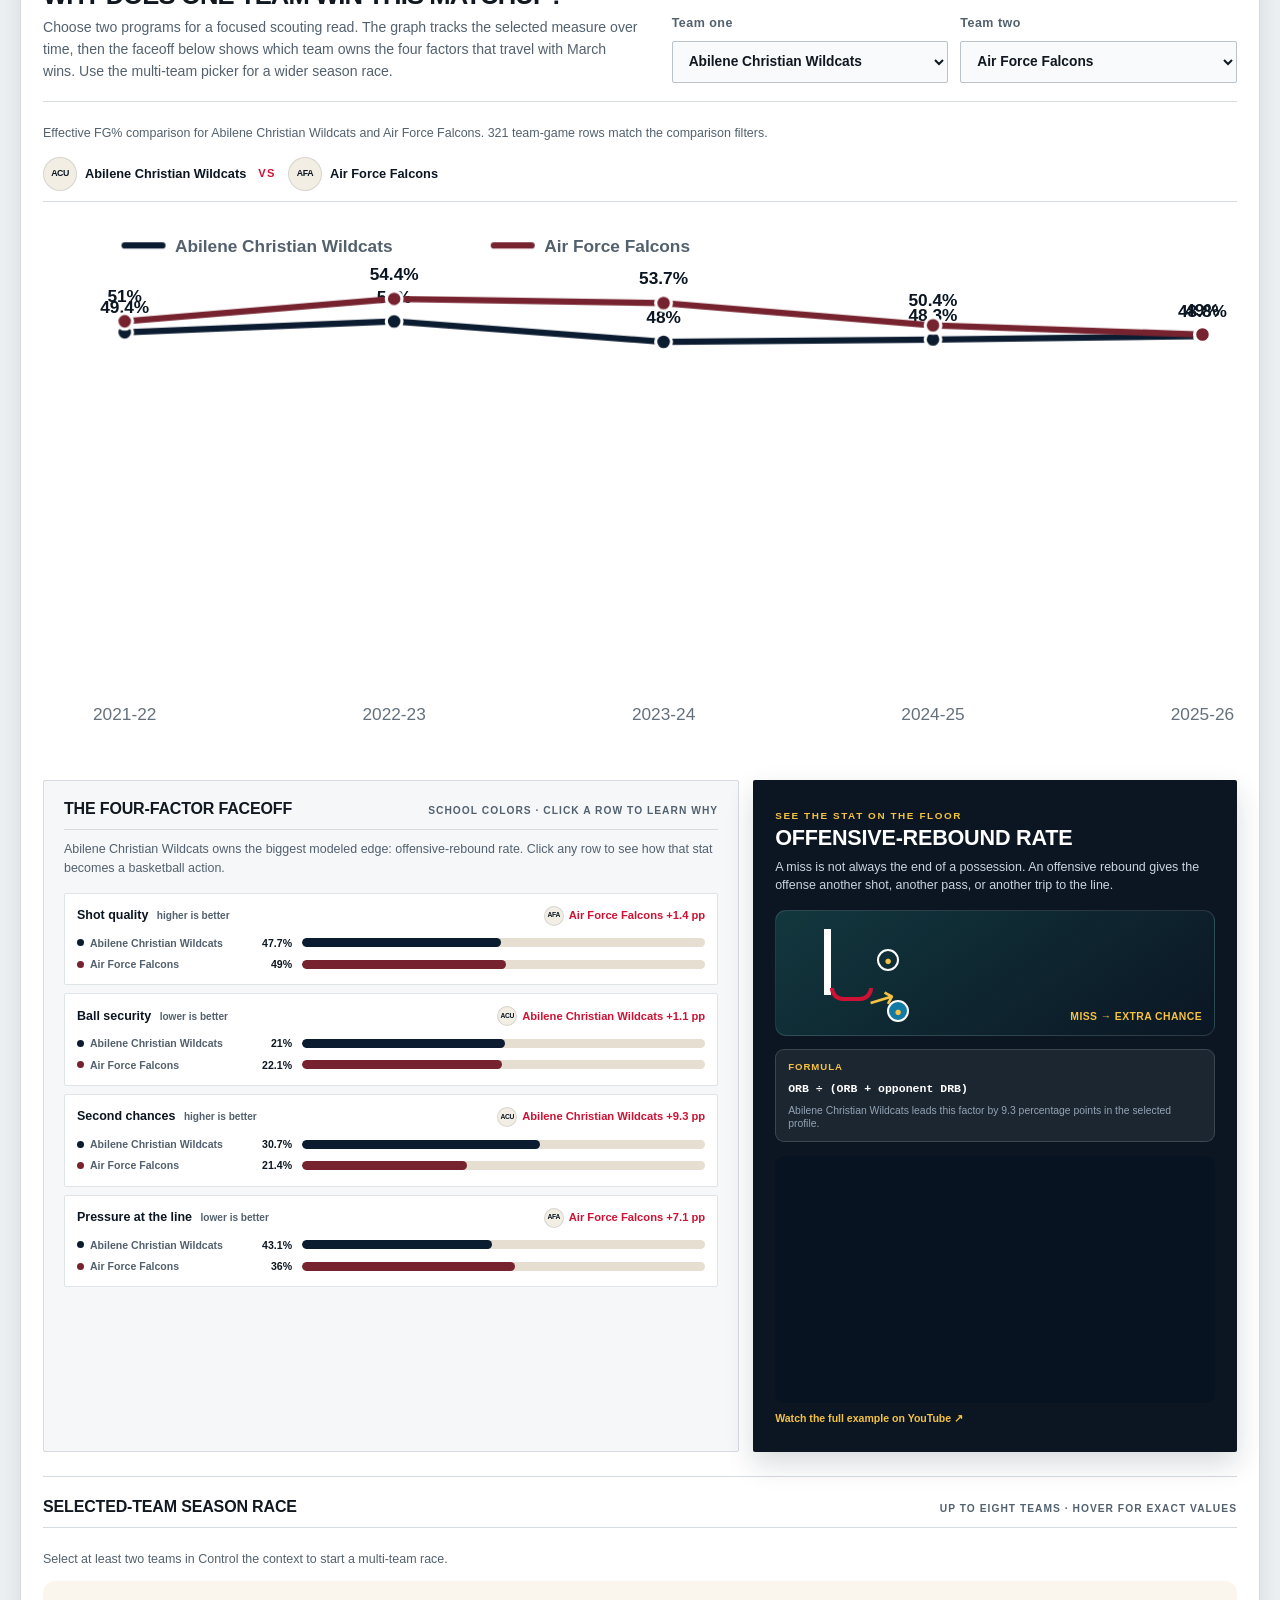
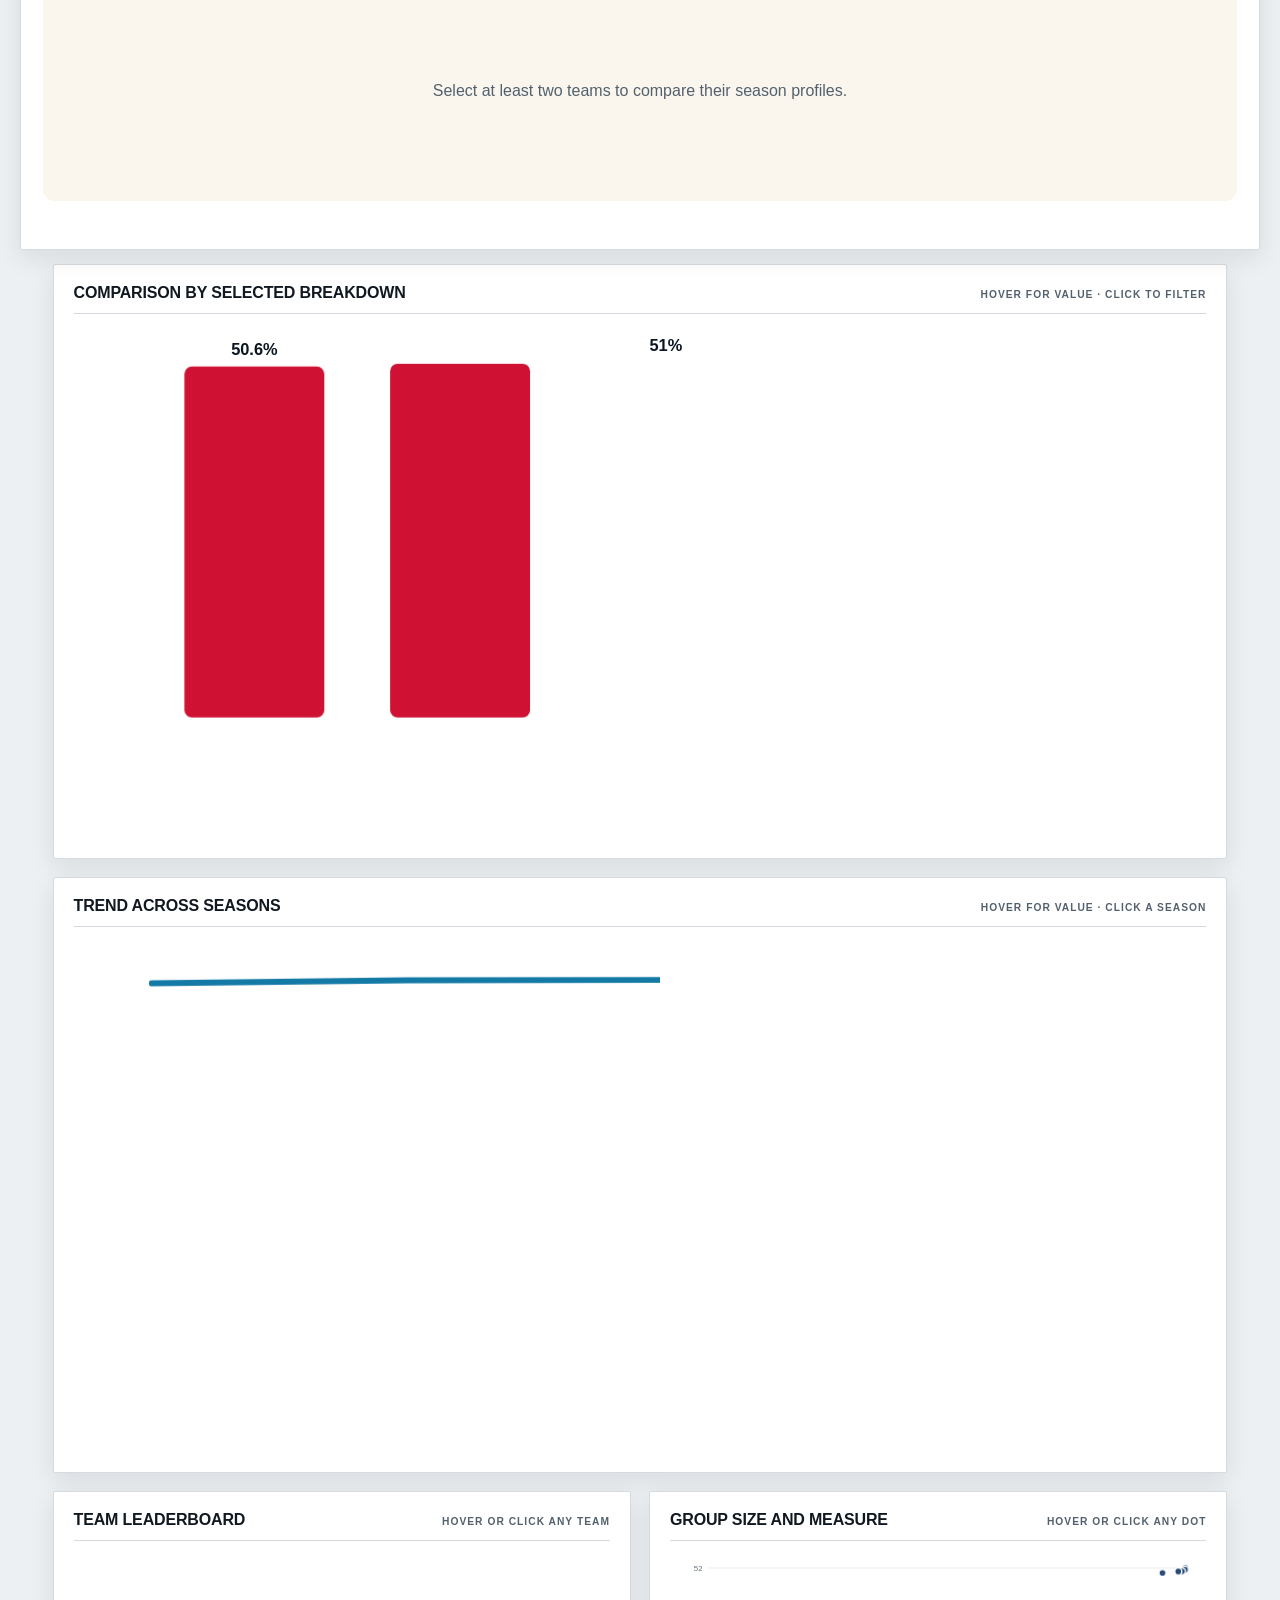
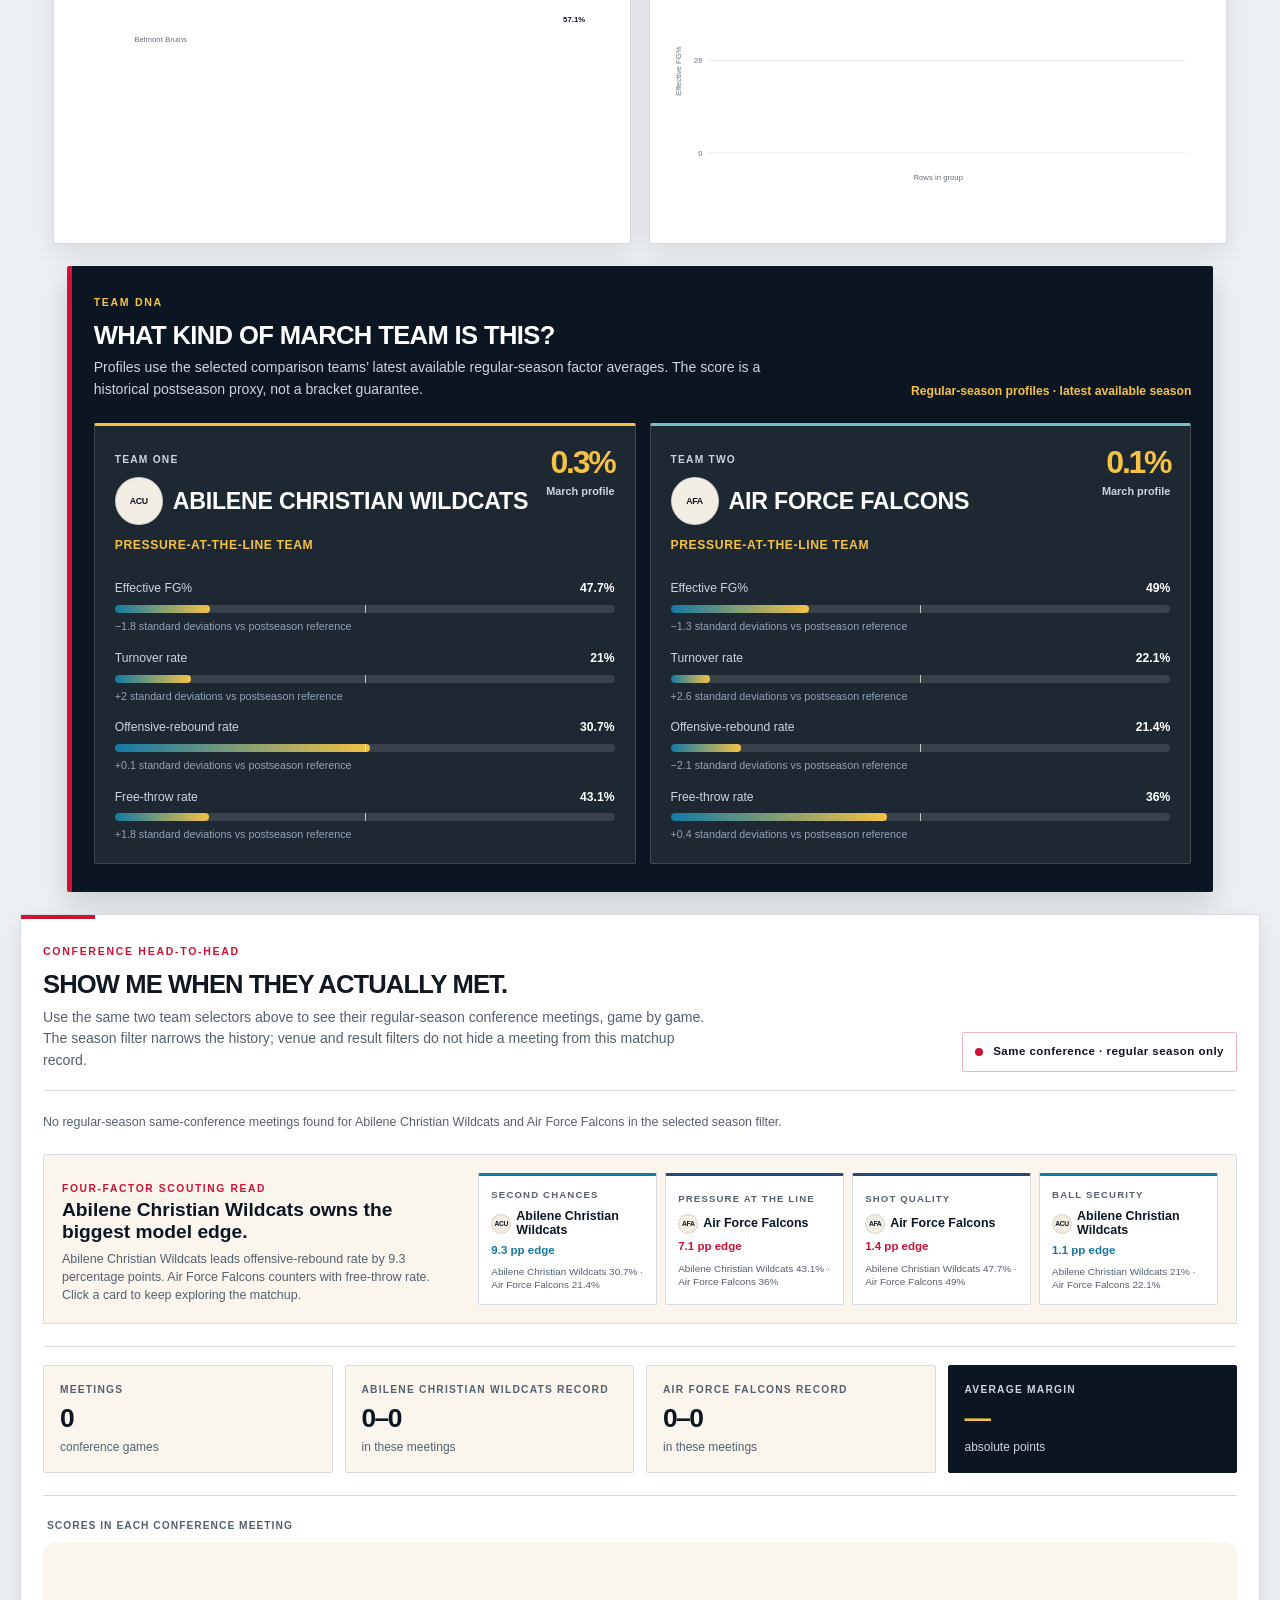
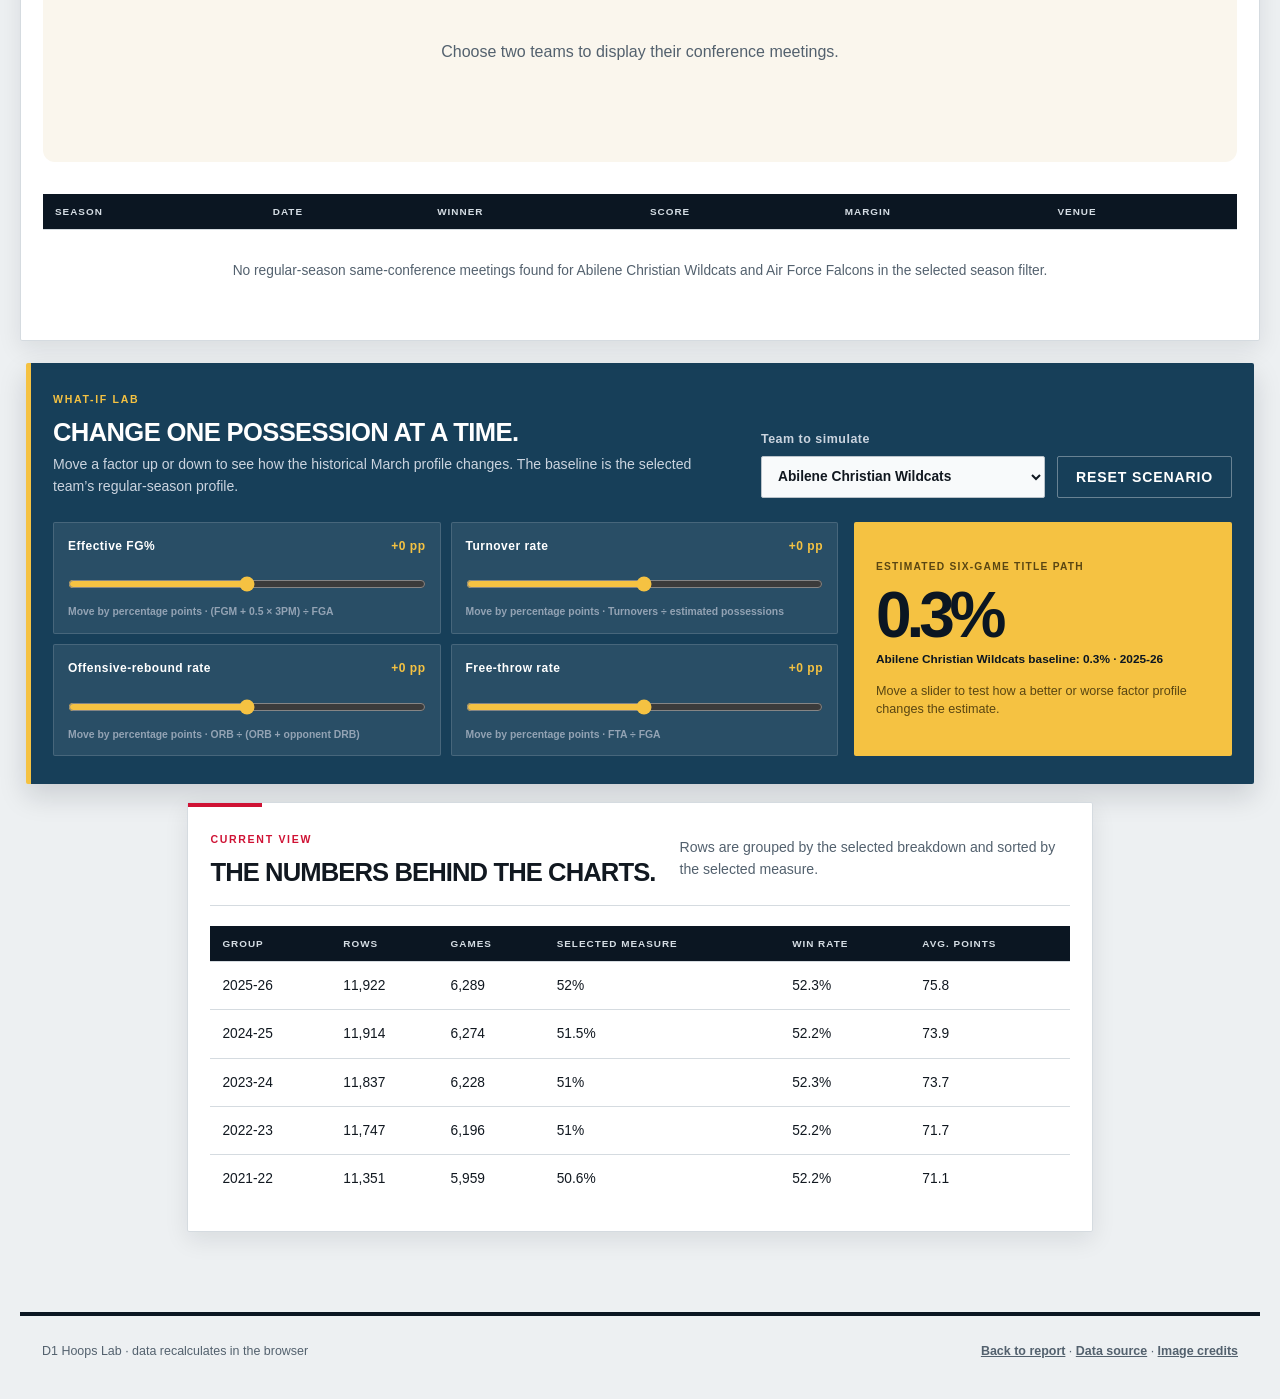
==== commit 8c0a2c40: "Simplify report cover and dashboard flow" ====
--- a/dashboard.html
+++ b/dashboard.html
@@ -52,9 +52,9 @@
           <button id="reset-filters" class="button button-outline" type="button">Reset all</button>
         </div>
         <div class="filter-grid">
+          <label>Conference<select id="filter-conference"></select></label>
+          <label class="multi-team-field">Teams to compare<select id="filter-team" multiple size="5" aria-describedby="team-filter-help"></select><small id="team-filter-help">Choose a conference to load its teams, or leave this empty to view the full Division I panel.</small></label>
           <label>Season<select id="filter-season"></select></label>
-          <label class="multi-team-field">Teams to compare<select id="filter-team" multiple size="5" aria-describedby="team-filter-help"></select><small id="team-filter-help">Select one or more teams. Use Ctrl/Cmd-click for multiple teams; leave empty for all teams.</small></label>
-          <label>Conference<select id="filter-conference"></select></label>
           <label>Venue<select id="filter-venue"></select></label>
           <label>Result<select id="filter-result"></select></label>
         </div>
--- a/styles.css
+++ b/styles.css
@@ -871,3 +871,40 @@
   .filter-heading .button { margin-top: 18px; }
   .comparison-heading, .matchup-heading { padding-bottom: 14px; }
 }
+
+/* Cover treatment and a single top-to-bottom dashboard reading order. */
+.report-hero {
+  align-items: center;
+  background-image: linear-gradient(112deg, rgba(11, 22, 34, 0.88) 0%, rgba(11, 22, 34, 0.72) 55%, rgba(207, 18, 52, 0.52) 100%), url("https://gray-wilx-prod.gtv-cdn.com/resizer/v2/ZOZ3BNY4YVGGHGRJCWXXZDDQZQ.jpg?auth=793c2abdf2753f2aaa5f131597b4863712c8e77e8fa5243a2d68815b93568afb&height=1200&smart=true&width=2000");
+}
+.report-hero .hero-copy { max-width: 1000px; }
+.report-hero h1 {
+  margin: 0;
+  font-family: Impact, Haettenschweiler, "Arial Narrow Bold", sans-serif;
+  font-size: clamp(4.5rem, 12vw, 12rem);
+  font-weight: 900;
+  letter-spacing: 0.015em;
+  line-height: 0.82;
+  text-transform: uppercase;
+  text-shadow: 0 6px 0 rgba(0, 0, 0, 0.16), 0 18px 36px rgba(0, 0, 0, 0.28);
+}
+.report-hero h1 span { color: var(--gold); }
+
+.dashboard-page { display: flex; flex-direction: column; }
+.dashboard-page > .dashboard-heading { order: 1; }
+.dashboard-page > .mode-panel { order: 2; }
+.dashboard-page > .filter-panel { order: 3; }
+.dashboard-page > .control-panel { order: 4; }
+.dashboard-page > .dashboard-status { order: 5; }
+.dashboard-page > .summary-grid { order: 6; margin-top: 22px; }
+.dashboard-page > .comparison-panel { order: 7; }
+.dashboard-page > .dashboard-charts { order: 8; }
+.dashboard-page > .team-dna-panel { order: 9; }
+.dashboard-page > .matchup-panel { order: 10; }
+.dashboard-page > .simulator-panel { order: 11; }
+.dashboard-page > .table-section { order: 12; }
+
+@media (max-width: 620px) {
+  .report-hero h1 { font-size: clamp(4rem, 19vw, 7rem); }
+  .dashboard-page > .summary-grid { margin-top: 14px; }
+}
